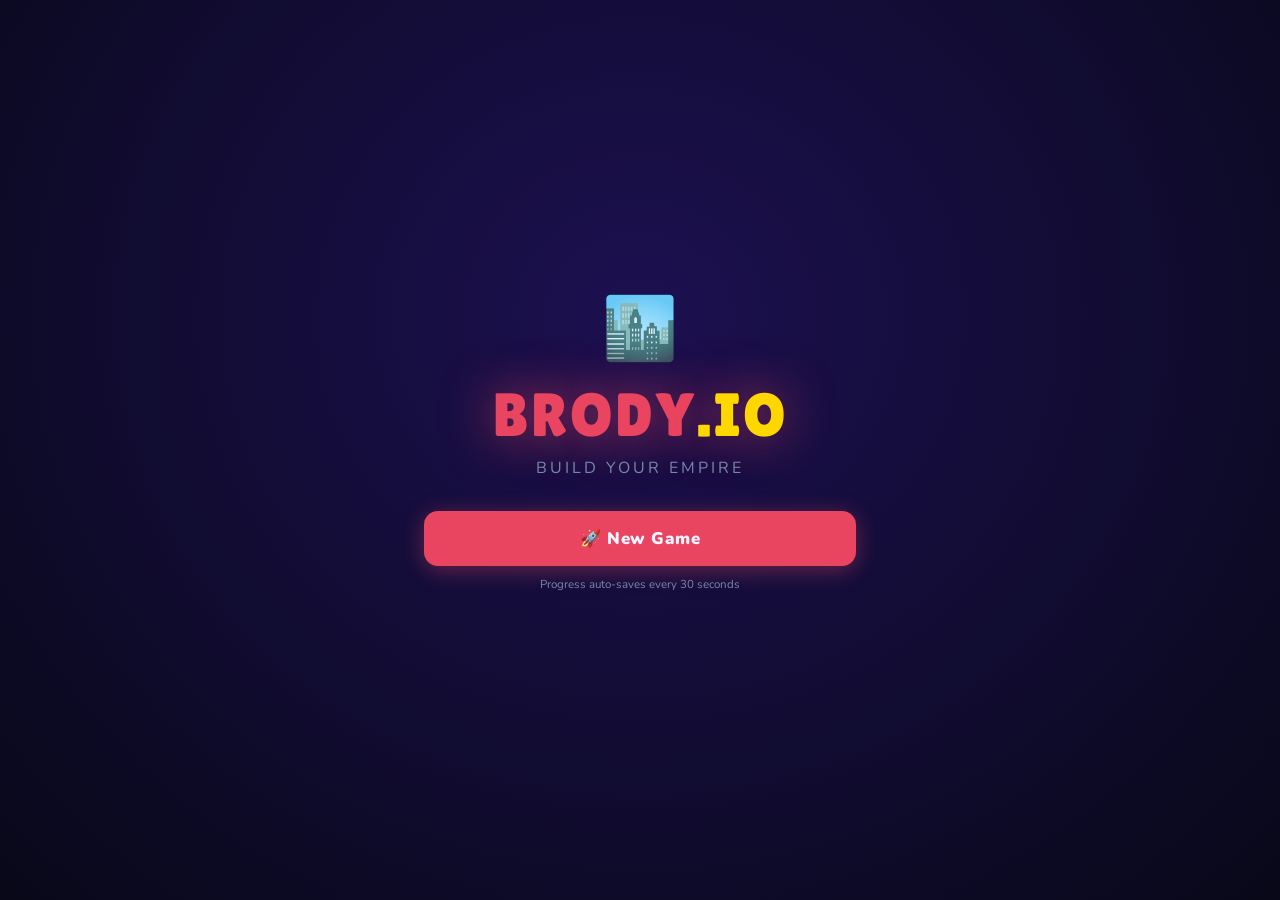
==== index.html @ e06c518a "Update print statement from 'Hello' to 'Goodbye'" ====
<!DOCTYPE html>
<html lang="en">
<head>
<meta charset="UTF-8">
<meta name="viewport" content="width=device-width, initial-scale=1.0">
<title>Brody.io — Trade or Die</title>
<link href="https://fonts.googleapis.com/css2?family=Lilita+One&family=Nunito:wght@700;800;900&display=swap" rel="stylesheet">
<style>
:root{
  --bg:#0f0f1a;--panel:rgba(255,255,255,.06);--panel2:rgba(255,255,255,.11);
  --border:rgba(255,255,255,.09);--accent:#e94560;--gold:#ffd700;
  --green:#00e676;--red:#ff1744;--blue:#00b0ff;--purple:#d500f9;
  --white:#f0f4ff;--dim:#7788aa;
}
*{margin:0;padding:0;box-sizing:border-box;}
html,body{width:100%;min-height:100vh;font-family:'Nunito',sans-serif;background:var(--bg);color:var(--white);overflow-x:hidden;}

/* ═══ CITY SKYLINE ═══ */
#skyline{position:fixed;bottom:0;left:0;right:0;height:200px;pointer-events:none;z-index:0;background:linear-gradient(to top,#050510 0%,transparent 100%);}
.bld{position:absolute;bottom:0;background:linear-gradient(to top,#0a1535,#162860);border-top:2px solid rgba(0,176,255,.5);overflow:hidden;transition:height .7s cubic-bezier(.34,1.56,.64,1),width .5s;}
.bld::after{content:'';position:absolute;top:0;left:0;right:0;height:3px;background:var(--blue);box-shadow:0 0 14px var(--blue);opacity:.8;}
.bw{display:inline-block;width:5px;height:5px;margin:2px;border-radius:1px;}
.bw.on{background:rgba(255,215,0,.8);} .bw.off{background:rgba(0,0,30,.6);}

/* ═══ HEADER ═══ */
#hdr{position:relative;z-index:50;background:rgba(8,8,22,.97);backdrop-filter:blur(12px);border-bottom:2px solid var(--accent);padding:10px 18px;display:flex;align-items:center;gap:10px;flex-wrap:wrap;box-shadow:0 0 32px rgba(233,69,96,.25);}
#logo{font-family:'Lilita One',cursive;font-size:2rem;color:var(--accent);text-shadow:0 0 20px rgba(233,69,96,.6);letter-spacing:2px;user-select:none;}
#logo span{color:var(--gold);}
.hs{background:var(--panel);border:1px solid var(--border);border-radius:10px;padding:5px 12px;text-align:center;min-width:80px;}
.hs .lb{font-size:.56rem;color:var(--dim);text-transform:uppercase;letter-spacing:1px;}
.hs .vl{font-size:1.05rem;font-weight:900;color:var(--gold);}
.hs .vl.g{color:var(--green);}.hs .vl.r{color:var(--red);}
#hdr-right{margin-left:auto;display:flex;align-items:center;gap:8px;flex-wrap:wrap;}
.hbtn{padding:5px 13px;border-radius:8px;cursor:pointer;font-family:'Nunito',sans-serif;font-weight:800;font-size:.76rem;border:1px solid;transition:all .15s;}
#spd-btn{background:var(--panel2);border-color:rgba(255,255,255,.15);color:var(--white);}
#spd-btn:hover{filter:brightness(1.4);}
#save-btn{background:rgba(0,230,118,.08);border-color:var(--green);color:var(--green);}
#save-btn:hover{background:rgba(0,230,118,.2);}
#day-badge{background:var(--accent);border:none;color:var(--white);border-radius:8px;padding:5px 13px;font-family:'Nunito',sans-serif;font-weight:900;font-size:.82rem;}

/* ═══ TABS ═══ */
#tabs{position:relative;z-index:50;display:flex;gap:4px;padding:10px 18px 0;background:rgba(8,8,22,.85);}
.tab{padding:8px 20px;border-radius:10px 10px 0 0;cursor:pointer;font-weight:800;font-size:.82rem;background:var(--panel);color:var(--dim);border:1px solid var(--border);border-bottom:none;transition:all .15s;user-select:none;}
.tab.active{background:rgba(233,69,96,.15);color:var(--accent);border-color:var(--accent);}
.tab:hover:not(.active){color:var(--white);background:var(--panel2);}

/* ═══ MAIN CONTENT ═══ */
#main{position:relative;z-index:50;background:rgba(8,8,22,.92);backdrop-filter:blur(6px);border-top:1px solid rgba(233,69,96,.3);min-height:calc(100vh - 130px);}
.tp{display:none;padding:18px;}
.tp.active{display:block;}

/* ═══ STOCK CARDS ═══ */
#sg{display:grid;grid-template-columns:repeat(auto-fill,minmax(185px,1fr));gap:11px;}
.sc{background:var(--panel);border:1px solid var(--border);border-radius:14px;padding:13px;cursor:pointer;transition:transform .18s,border-color .18s,background .18s;position:relative;overflow:hidden;}
.sc:hover{transform:translateY(-3px);border-color:rgba(255,255,255,.22);box-shadow:0 6px 24px rgba(0,0,0,.45);}
.sc.sel{border-color:var(--accent);background:rgba(233,69,96,.1);}
.sc::before{content:'';position:absolute;top:0;left:0;right:0;height:3px;border-radius:14px 14px 0 0;}
.sc.up::before{background:var(--green)}.sc.dn::before{background:var(--red);}
.sc-top{display:flex;justify-content:space-between;align-items:flex-start;margin-bottom:5px;}
.sc-tkr{font-family:'Lilita One',cursive;font-size:1.1rem;color:var(--gold);}
.sc-tag{font-size:.55rem;color:var(--dim);background:rgba(255,255,255,.06);padding:2px 7px;border-radius:20px;margin-top:2px;}
.sc-nm{font-size:.65rem;color:var(--dim);margin-bottom:4px;white-space:nowrap;overflow:hidden;text-overflow:ellipsis;}
.sc-pr{font-size:1.3rem;font-weight:900;}
.sc-ch{font-size:.75rem;font-weight:800;}
.sc-ch.up{color:var(--green);}.sc-ch.dn{color:var(--red);}
.sc-sp{margin-top:7px;height:28px;}
.sc-sp canvas{width:100%;height:28px;display:block;}

/* ═══ TRADE PANEL ═══ */
#tpanel{background:var(--panel);border:1px solid rgba(255,255,255,.12);border-radius:16px;padding:18px;margin-top:14px;display:none;}
#tpanel.show{display:block;}
#tp-title{font-family:'Lilita One',cursive;font-size:1.25rem;color:var(--accent);margin-bottom:14px;}
.tp-row{display:flex;gap:14px;align-items:flex-start;flex-wrap:wrap;margin-bottom:12px;}
.tp-left{min-width:140px;}
.big-pr{font-size:2rem;font-weight:900;}
.pr-ch{font-size:.9rem;font-weight:800;margin-top:3px;}
.qc{display:flex;align-items:center;gap:5px;background:rgba(0,0,0,.35);border-radius:10px;padding:6px 10px;margin-bottom:8px;}
.qc button{width:30px;height:30px;border:none;border-radius:8px;background:rgba(255,255,255,.1);color:var(--white);font-size:1.1rem;cursor:pointer;font-weight:900;transition:background .1s;}
.qc button:hover{background:var(--accent);}
#qdis{font-size:1.3rem;font-weight:900;min-width:44px;text-align:center;}
.sh-row{display:flex;gap:5px;flex-wrap:wrap;}
.sh{padding:4px 10px;border-radius:8px;border:1px solid var(--border);background:var(--panel);color:var(--dim);cursor:pointer;font-family:'Nunito',sans-serif;font-weight:800;font-size:.7rem;transition:all .1s;}
.sh:hover{background:rgba(255,255,255,.14);color:var(--white);}
#tp-info{font-size:.82rem;color:var(--dim);margin-bottom:10px;}
#tp-info span{color:var(--gold);font-weight:900;}
.tb-row{display:flex;gap:8px;}
.tbtn{flex:1;padding:11px;border:none;border-radius:12px;font-family:'Nunito',sans-serif;font-weight:900;font-size:.95rem;cursor:pointer;letter-spacing:.5px;transition:all .15s;}
.tbtn.buy{background:var(--green);color:#001a00;}
.tbtn.sell{background:var(--red);color:var(--white);}
.tbtn.buy:hover{filter:brightness(1.15);transform:translateY(-2px);}
.tbtn.sell:hover{filter:brightness(1.15);transform:translateY(-2px);}
.tbtn:active{transform:scale(.97)!important;}

/* ═══ PORTFOLIO ═══ */
#port-stats{display:grid;grid-template-columns:1fr 1fr;gap:10px;margin-bottom:14px;}
.ps{background:var(--panel);border:1px solid var(--border);border-radius:14px;padding:14px;text-align:center;}
.ps .lb{font-size:.65rem;color:var(--dim);text-transform:uppercase;letter-spacing:1px;}
.ps .vl{font-size:1.65rem;font-weight:900;margin-top:4px;}
#hold-list{display:grid;gap:8px;}
.hr{background:var(--panel);border:1px solid var(--border);border-radius:12px;padding:11px 14px;display:flex;align-items:center;gap:10px;flex-wrap:wrap;}
.hr-t{font-family:'Lilita One',cursive;font-size:1rem;color:var(--gold);width:55px;}
.hr-mid{flex:1;min-width:120px;}
.hr-q{font-size:.7rem;color:var(--dim);}
.hr-v{font-size:.92rem;font-weight:900;}
.hr-pnl{font-weight:900;font-size:.88rem;text-align:right;}
.hr-pnl.g{color:var(--green);}.hr-pnl.r{color:var(--red);}
.sa-btn{padding:5px 11px;border:1px solid var(--red);background:rgba(255,23,68,.1);color:var(--red);border-radius:8px;cursor:pointer;font-family:'Nunito',sans-serif;font-weight:800;font-size:.68rem;white-space:nowrap;transition:background .1s;}
.sa-btn:hover{background:rgba(255,23,68,.25);}

/* ═══ CITY ═══ */
#city-hd{display:flex;gap:12px;align-items:center;flex-wrap:wrap;margin-bottom:8px;}
#city-name{font-family:'Lilita One',cursive;font-size:1.45rem;color:var(--blue);text-shadow:0 0 18px rgba(0,176,255,.5);}
#pass-badge{background:rgba(0,230,118,.08);border:1px solid var(--green);border-radius:10px;padding:4px 12px;font-size:.8rem;font-weight:800;color:var(--green);}
#bld-grid{display:grid;grid-template-columns:repeat(auto-fill,minmax(205px,1fr));gap:11px;}
.bcard{background:var(--panel);border:1px solid var(--border);border-radius:16px;padding:15px;position:relative;transition:transform .2s,border-color .2s;}
.bcard:hover{transform:translateY(-2px);border-color:rgba(255,255,255,.2);}
.bcard-lv{position:absolute;top:10px;right:10px;background:rgba(0,230,118,.15);border:1px solid var(--green);border-radius:20px;padding:2px 9px;font-size:.66rem;font-weight:900;color:var(--green);}
.bcard-ico{font-size:2.2rem;margin-bottom:6px;}
.bcard-nm{font-family:'Lilita One',cursive;font-size:1rem;}
.bcard-ds{font-size:.68rem;color:var(--dim);margin:4px 0 8px;line-height:1.45;}
.bcard-bar{height:4px;background:rgba(255,255,255,.07);border-radius:2px;margin-bottom:7px;}
.bcard-fill{height:100%;border-radius:2px;background:var(--blue);transition:width .4s;}
.bcard-inc{font-size:.76rem;color:var(--green);font-weight:800;margin-bottom:9px;}
.bcard-btn{width:100%;padding:9px;border:none;border-radius:10px;font-family:'Nunito',sans-serif;font-weight:900;font-size:.8rem;cursor:pointer;transition:all .15s;}
.bcard-btn.can{background:var(--gold);color:#150a00;}
.bcard-btn.cant{background:rgba(255,255,255,.05);color:var(--dim);cursor:not-allowed;}
.bcard-btn.maxd{background:rgba(0,230,118,.1);color:var(--green);cursor:default;border:1px solid var(--green);}
.bcard-btn.can:hover{filter:brightness(1.15);transform:scale(1.02);}

/* ═══ UPGRADES ═══ */
#upg-grid{display:grid;grid-template-columns:repeat(auto-fill,minmax(205px,1fr));gap:11px;}
.ucard{background:var(--panel);border:1px solid var(--border);border-radius:16px;padding:15px;transition:transform .2s;}
.ucard:hover{transform:translateY(-2px);}
.ucard-ico{font-size:2rem;margin-bottom:6px;}
.ucard-nm{font-family:'Lilita One',cursive;font-size:.98rem;color:var(--purple);}
.ucard-ds{font-size:.68rem;color:var(--dim);margin:4px 0 8px;line-height:1.45;}
.ucard-ef{font-size:.74rem;color:var(--blue);font-weight:800;margin-bottom:9px;}
.ucard-btn{width:100%;padding:8px;border:none;border-radius:10px;font-family:'Nunito',sans-serif;font-weight:900;font-size:.78rem;cursor:pointer;transition:all .15s;}
.ucard-btn.can{background:var(--purple);color:var(--white);}
.ucard-btn.cant{background:rgba(255,255,255,.05);color:var(--dim);cursor:not-allowed;}
.ucard-btn.owned{background:rgba(0,230,118,.1);color:var(--green);cursor:default;border:1px solid var(--green);}
.ucard-btn.can:hover{filter:brightness(1.2);transform:scale(1.02);}

/* ═══ NEWS TOASTS ═══ */
#news-area{position:fixed;bottom:18px;left:18px;z-index:300;display:flex;flex-direction:column;gap:7px;pointer-events:none;max-width:290px;}
.nt{background:rgba(8,8,28,.96);border-left:4px solid var(--green);border-radius:10px;padding:8px 13px;font-size:.74rem;line-height:1.45;animation:ntIn .3s ease,ntOut .35s 4s ease forwards;}
.nt.r{border-left-color:var(--red);}.nt.y{border-left-color:var(--gold);}
@keyframes ntIn{from{transform:translateX(-16px);opacity:0}to{transform:none;opacity:1}}
@keyframes ntOut{from{opacity:1}to{opacity:0}}

/* ═══ COIN POP ═══ */
.coin{position:fixed;z-index:400;pointer-events:none;font-weight:900;font-size:.95rem;color:var(--gold);text-shadow:0 0 8px rgba(255,215,0,.6);animation:coinUp 1.1s ease forwards;}
@keyframes coinUp{0%{opacity:1;transform:translateY(0) scale(1)}60%{opacity:1}100%{opacity:0;transform:translateY(-65px) scale(.8)}}

/* ═══ CRASH FX ═══ */
#crash-fx{position:fixed;inset:0;background:rgba(255,20,60,.1);z-index:350;pointer-events:none;display:none;animation:crFx .55s infinite;}
@keyframes crFx{0%,100%{opacity:1}50%{opacity:.15}}

/* ═══ GENERIC POPUP ═══ */
#gpop{position:fixed;inset:0;background:rgba(0,0,0,.82);z-index:600;display:none;align-items:center;justify-content:center;}
#gpop.on{display:flex;}
#gpop-box{background:#0c1530;border:2px solid var(--accent);border-radius:20px;padding:32px;max-width:400px;width:92%;text-align:center;box-shadow:0 0 60px rgba(233,69,96,.35);animation:pIn .38s cubic-bezier(.34,1.56,.64,1);}
@keyframes pIn{from{transform:scale(.7);opacity:0}to{transform:none;opacity:1}}
#gpop-emo{font-size:3.5rem;margin-bottom:10px;}
#gpop-title{font-family:'Lilita One',cursive;font-size:1.65rem;color:var(--accent);margin-bottom:8px;}
#gpop-msg{font-size:.86rem;color:var(--dim);line-height:1.65;margin-bottom:22px;}
#gpop-btn{background:var(--accent);color:var(--white);border:none;border-radius:12px;padding:11px 34px;font-family:'Nunito',sans-serif;font-weight:900;font-size:.94rem;cursor:pointer;transition:all .15s;letter-spacing:.5px;}
#gpop-btn:hover{filter:brightness(1.2);transform:scale(1.04);}

/* ═══════════════════════════════
   WELCOME SCREEN
═══════════════════════════════ */
#welcome{position:fixed;inset:0;z-index:1000;display:flex;align-items:center;justify-content:center;background:radial-gradient(ellipse at 50% 35%,#1c1050 0%,#080818 100%);}
#wbox{text-align:center;padding:28px 24px;max-width:480px;width:100%;}
#w-skyline{font-size:3.8rem;animation:wFloat 3.2s ease-in-out infinite;display:block;margin-bottom:10px;}
@keyframes wFloat{0%,100%{transform:translateY(0)}50%{transform:translateY(-13px)}}
#w-logo{font-family:'Lilita One',cursive;font-size:3.8rem;color:var(--accent);letter-spacing:3px;text-shadow:0 0 50px rgba(233,69,96,.7);animation:logoGlow 2.5s ease-in-out infinite;}
@keyframes logoGlow{0%,100%{text-shadow:0 0 30px rgba(233,69,96,.5)}50%{text-shadow:0 0 70px rgba(233,69,96,.95),0 0 120px rgba(233,69,96,.3)}}
#w-logo span{color:var(--gold);}
#w-tagline{font-size:1rem;color:var(--dim);letter-spacing:3px;margin:8px 0 32px;text-transform:uppercase;}
#w-actions{display:flex;flex-direction:column;gap:10px;}
.wbtn{padding:14px;border-radius:14px;font-family:'Nunito',sans-serif;font-weight:900;font-size:1.05rem;cursor:pointer;letter-spacing:.5px;transition:all .2s;border:2px solid transparent;}
#w-new{background:var(--accent);color:var(--white);box-shadow:0 4px 22px rgba(233,69,96,.4);}
#w-new:hover{transform:translateY(-2px);filter:brightness(1.12);box-shadow:0 8px 32px rgba(233,69,96,.5);}
#w-cont{background:rgba(0,230,118,.08);border-color:var(--green);color:var(--green);display:none;}
#w-cont:hover{background:rgba(0,230,118,.2);transform:translateY(-2px);}
#w-save-info{font-size:.72rem;color:var(--dim);margin-top:10px;}
#w-save-detail{font-size:.68rem;color:rgba(0,230,118,.55);margin-top:4px;min-height:16px;}

/* ═══════════════════════════════
   TUTORIAL  — full-screen card overlay
   (no DOM-position tricks)
═══════════════════════════════ */
#tut-wrap{
  position:fixed;inset:0;z-index:900;
  background:rgba(0,0,0,.88);
  display:none;
  align-items:flex-end;
  justify-content:center;
  padding:0 0 40px 0;
}
#tut-wrap.on{display:flex;}

/* animated image / graphic area at top of card */
#tut-graphic{
  font-size:4rem;margin-bottom:16px;
  animation:tGfx .5s cubic-bezier(.34,1.56,.64,1);
}
@keyframes tGfx{from{transform:scale(.5);opacity:0}to{transform:none;opacity:1}}

#tut-card{
  background:linear-gradient(145deg,#0d1b40,#0a1228);
  border:2px solid var(--accent);
  border-radius:22px;
  padding:28px 28px 24px;
  max-width:420px;width:92%;
  text-align:center;
  box-shadow:0 0 60px rgba(233,69,96,.35),0 20px 60px rgba(0,0,0,.6);
  animation:tCardIn .4s cubic-bezier(.34,1.56,.64,1);
  position:relative;
}
@keyframes tCardIn{from{transform:translateY(60px);opacity:0}to{transform:none;opacity:1}}

/* progress bar at top */
#tut-prog-bar{
  position:absolute;top:0;left:0;right:0;height:4px;
  background:rgba(255,255,255,.08);border-radius:22px 22px 0 0;overflow:hidden;
}
#tut-prog-fill{height:100%;background:var(--accent);transition:width .45s ease;border-radius:22px;}

#tut-step-lbl{font-size:.6rem;color:var(--dim);text-transform:uppercase;letter-spacing:2px;margin-bottom:6px;}
#tut-title{font-family:'Lilita One',cursive;font-size:1.55rem;color:var(--accent);margin-bottom:10px;}
#tut-body{font-size:.88rem;color:var(--white);line-height:1.65;margin-bottom:20px;}

/* dot indicators */
#tut-dots{display:flex;gap:5px;justify-content:center;margin-bottom:20px;}
.tut-dot{width:7px;height:7px;border-radius:50%;background:rgba(255,255,255,.15);transition:all .25s;}
.tut-dot.on{background:var(--accent);width:20px;border-radius:4px;}

#tut-btns{display:flex;gap:8px;}
#tut-next{
  flex:1;padding:11px;border:none;border-radius:12px;
  background:var(--accent);color:var(--white);
  font-family:'Nunito',sans-serif;font-weight:900;font-size:.92rem;
  cursor:pointer;letter-spacing:.5px;transition:all .15s;
}
#tut-next:hover{filter:brightness(1.18);}
#tut-skip{
  padding:11px 16px;border-radius:12px;border:1px solid rgba(255,255,255,.15);
  background:transparent;color:var(--dim);
  font-family:'Nunito',sans-serif;font-weight:800;font-size:.82rem;cursor:pointer;transition:all .15s;
}
#tut-skip:hover{color:var(--white);border-color:rgba(255,255,255,.3);}

/* highlight ring for tutorial targets */
.tut-highlight{
  outline:3px solid var(--accent)!important;
  outline-offset:3px!important;
  border-radius:14px!important;
  animation:hlPulse 1.2s ease-in-out infinite;
}
@keyframes hlPulse{0%,100%{outline-color:var(--accent)}50%{outline-color:rgba(233,69,96,.3)}}

/* ═══ SCROLLBAR ═══ */
::-webkit-scrollbar{width:4px}
::-webkit-scrollbar-track{background:transparent}
::-webkit-scrollbar-thumb{background:rgba(255,255,255,.12);border-radius:3px}
::-webkit-scrollbar-thumb:hover{background:rgba(255,255,255,.22)}

/* save flash */
@keyframes saveFlash{0%,100%{opacity:1}50%{opacity:.4}}
.flashing{animation:saveFlash .45s ease;}
</style>
</head>
<body>

<!-- ═══ CITY SKYLINE ═══ -->
<div id="skyline"></div>

<!-- ═══ CRASH FX ═══ -->
<div id="crash-fx"></div>

<!-- ═══ NEWS AREA ═══ -->
<div id="news-area"></div>

<!-- ═══════════════════════════════════════
     WELCOME SCREEN
═══════════════════════════════════════ -->
<div id="welcome">
  <div id="wbox">
    <span id="w-skyline">🏙️</span>
    <div id="w-logo">BRODY<span>.IO</span></div>
    <div id="w-tagline">Build Your Empire</div>
    <div id="w-actions">
      <button class="wbtn" id="w-new" onclick="startNew()">🚀 New Game</button>
      <button class="wbtn" id="w-cont" onclick="loadGame()">▶ Continue</button>
    </div>
    <div id="w-save-info">Progress auto-saves every 30 seconds</div>
    <div id="w-save-detail"></div>
  </div>
</div>

<!-- ═══════════════════════════════════════
     TUTORIAL OVERLAY
═══════════════════════════════════════ -->
<div id="tut-wrap">
  <div id="tut-card">
    <div id="tut-prog-bar"><div id="tut-prog-fill" style="width:0%"></div></div>
    <div id="tut-graphic">🏙️</div>
    <div id="tut-step-lbl">STEP 1 OF 7</div>
    <div id="tut-title">Welcome!</div>
    <div id="tut-dots"></div>
    <div id="tut-body">Let's get started.</div>
    <div id="tut-btns">
      <button id="tut-next" onclick="tutAdvance()">Next →</button>
      <button id="tut-skip" onclick="tutEnd()">Skip</button>
    </div>
  </div>
</div>

<!-- ═══════════════════════════════════════
     GENERIC POPUP
═══════════════════════════════════════ -->
<div id="gpop">
  <div id="gpop-box">
    <div id="gpop-emo">🎉</div>
    <div id="gpop-title">Title</div>
    <div id="gpop-msg">Message</div>
    <button id="gpop-btn" onclick="closeGpop()">OK!</button>
  </div>
</div>

<!-- ═══════════════════════════════════════
     GAME UI
═══════════════════════════════════════ -->
<div id="hdr">
  <div id="logo">BRODY<span>.IO</span></div>
  <div class="hs"><div class="lb">Cash</div><div class="vl" id="h-cash">$5,000</div></div>
  <div class="hs"><div class="lb">Net Worth</div><div class="vl g" id="h-nw">$5,000</div></div>
  <div class="hs"><div class="lb">Today P&L</div><div class="vl" id="h-pnl">$0.00</div></div>
  <div class="hs"><div class="lb">Passive/min</div><div class="vl g" id="h-pass">$0</div></div>
  <div id="hdr-right">
    <div id="day-badge">DAY 1</div>
    <button class="hbtn" id="spd-btn" onclick="toggleSpeed()">⚡ 1×</button>
    <button class="hbtn" id="save-btn" onclick="manualSave()">💾 Save</button>
  </div>
</div>

<div id="tabs">
  <div class="tab active" id="tab-btn-market" onclick="showTab('market',this)">📈 Market</div>
  <div class="tab" id="tab-btn-port"   onclick="showTab('port',this)">💼 Portfolio</div>
  <div class="tab" id="tab-btn-city"   onclick="showTab('city',this)">🏙️ City</div>
  <div class="tab" id="tab-btn-upg"    onclick="showTab('upg',this)">⚗️ Upgrades</div>
</div>

<div id="main">

  <!-- MARKET TAB -->
  <div class="tp active" id="tab-market">
    <div id="sg"></div>
    <div id="tpanel">
      <div id="tp-title">Select a stock above ↑</div>
      <div class="tp-row">
        <div class="tp-left">
          <div class="big-pr" id="tp-pr">—</div>
          <div class="pr-ch" id="tp-ch"></div>
        </div>
        <div>
          <div class="qc">
            <button onclick="adjQ(-10)">−−</button>
            <button onclick="adjQ(-1)">−</button>
            <div id="qdis">1</div>
            <button onclick="adjQ(1)">+</button>
            <button onclick="adjQ(10)">++</button>
          </div>
          <div class="sh-row">
            <div class="sh" onclick="setQ(1)">1</div>
            <div class="sh" onclick="setQ(5)">5</div>
            <div class="sh" onclick="setQ(10)">10</div>
            <div class="sh" onclick="setQ(25)">25</div>
            <div class="sh" onclick="setQP(.5)">½ Cash</div>
            <div class="sh" onclick="setQP(1)">🔥 All In</div>
          </div>
        </div>
      </div>
      <div id="tp-info">Cost: <span id="tp-cost">$0</span> &nbsp;·&nbsp; You own: <span id="tp-own">0 shares</span></div>
      <div class="tb-row">
        <button class="tbtn buy" onclick="trade('buy')">BUY 🟢</button>
        <button class="tbtn sell" onclick="trade('sell')">SELL 🔴</button>
      </div>
    </div>
  </div>

  <!-- PORTFOLIO TAB -->
  <div class="tp" id="tab-port">
    <div id="port-stats">
      <div class="ps"><div class="lb">Cash</div><div class="vl" id="pt-cash">—</div></div>
      <div class="ps"><div class="lb">Holdings</div><div class="vl" id="pt-hold">—</div></div>
      <div class="ps"><div class="lb">Net Worth</div><div class="vl g" id="pt-nw">—</div></div>
      <div class="ps"><div class="lb">All-Time P&L</div><div class="vl" id="pt-pnl">—</div></div>
    </div>
    <div id="hold-list"></div>
  </div>

  <!-- CITY TAB -->
  <div class="tp" id="tab-city">
    <div id="city-hd">
      <div id="city-name">🏙️ Your City</div>
      <div id="pass-badge">+$0 / min</div>
    </div>
    <p style="color:var(--dim);font-size:.78rem;margin-bottom:14px">Buildings earn <strong style="color:var(--green)">passive cash every minute</strong> — even while you're not trading! Upgrade each one 3× for huge bonuses.</p>
    <div id="bld-grid"></div>
  </div>

  <!-- UPGRADES TAB -->
  <div class="tp" id="tab-upg">
    <p style="color:var(--dim);font-size:.78rem;margin-bottom:14px">Spend cash on <strong style="color:var(--purple)">permanent upgrades</strong> that boost trading and income.</p>
    <div id="upg-grid"></div>
  </div>

</div><!-- #main -->

<script>
/* ════════════════════════════════════════════
   DATA
════════════════════════════════════════════ */
const STOCKS=[
  {t:'JAGN', n:'Jagan Brokerage',       p:100, v:.018, e:'🏦', k:'STOCK'},
  {t:'ABEL', n:'Abel Group',             p:74,  v:.022, e:'💼', k:'STOCK'},
  {t:'BROD', n:'BrodyCoin',              p:12,  v:.055, e:'🪙', k:'CRYPTO'},
  {t:'AUVI', n:'AuviX',                  p:45,  v:.028, e:'💻', k:'STOCK'},
  {t:'SUNY', n:'SunnyD',                 p:33,  v:.020, e:'🍊', k:'STOCK'},
  {t:'JOHN', n:'John Pork Jerky',        p:22,  v:.024, e:'🥩', k:'STOCK'},
  {t:'CARV', n:"Carver's Cars",          p:61,  v:.025, e:'🚗', k:'STOCK'},
  {t:'3000', n:'Turbo Technologies',     p:88,  v:.030, e:'⚙️', k:'STOCK'},
  {t:'MONT', n:'MontyCoin',              p:8,   v:.065, e:'🪙', k:'CRYPTO'},
  {t:'HIMYU',n:'HimyuCoin',              p:5,   v:.070, e:'🪙', k:'CRYPTO'},
  {t:'LIAM', n:'LiamX',                  p:19,  v:.060, e:'🪙', k:'CRYPTO'},
  {t:'JAX',  n:'JaxCoin',                p:15,  v:.062, e:'🪙', k:'CRYPTO'},
  {t:'DYLN', n:'DeylinCoin',             p:11,  v:.068, e:'🪙', k:'CRYPTO'},
  {t:'MATT', n:'MattCoin',               p:9,   v:.072, e:'🪙', k:'CRYPTO'},
  {t:'SAVD', n:'SaviorCoin',             p:6,   v:.080, e:'🪙', k:'CRYPTO'},
  {t:'VINY', n:'Vinny Basketball',       p:55,  v:.021, e:'🏀', k:'STOCK'},
  {t:'TIMM', n:'TimmyCoin',              p:7,   v:.075, e:'🪙', k:'CRYPTO'},
];

const BUILDINGS=[
  {id:'kiosk',   e:'🏪', n:'Street Kiosk',   d:'Humble start. Every empire begins here.',      b:10,  c:400,    m:3},
  {id:'diner',   e:'🍽️', n:'Brody Diner',     d:'Burgers, fries, and steady cash flow.',        b:28,  c:1200,   m:3},
  {id:'carwash', e:'🚗', n:'Speed Wash',      d:'Cars in, money out. Simple.',                  b:50,  c:2800,   m:3},
  {id:'gym',     e:'💪', n:'Gains Gym',       d:'Monthly memberships. Perpetual gains.',        b:80,  c:6000,   m:3},
  {id:'mall',    e:'🛍️', n:'Brody Mall',      d:'Dozens of shops. One roof. All yours.',        b:160, c:14000,  m:3},
  {id:'hotel',   e:'🏨', n:'Hotel Brody',     d:'Five stars. Five figures a minute.',           b:280, c:30000,  m:3},
  {id:'casino',  e:'🎰', n:'Brody Casino',    d:'The house always wins. Especially yours.',     b:500, c:60000,  m:3},
  {id:'tower',   e:'🏢', n:'Brody Tower',     d:'Crown jewel of your skyline.',                 b:900, c:120000, m:3},
  {id:'stadium', e:'🏟️', n:'Vinny Arena',     d:'Home of champions. Pure revenue machine.',     b:1500,c:250000, m:3},
];

const UPGRADES=[
  {id:'turbo',   e:'⚡', n:'Turbo Feed',       d:'Market prices update twice as fast.',           f:'+100% tick speed',    c:2000},
  {id:'insider', e:'🕵️', n:'Insider Network',  d:'Stocks are 20% less volatile — easier trends.', f:'-20% volatility',     c:4000},
  {id:'passive', e:'📦', n:'Logistics Empire', d:'All buildings earn 50% more per minute.',       f:'+50% passive income', c:8000},
  {id:'shield',  e:'🛡️', n:'Crash Insurance',  d:'Market crashes barely scratch your crypto.',    f:'Crash protection',    c:10000},
  {id:'dividend',e:'💸', n:'Dividend Engine',  d:'Earn 1% of your holdings value every minute.',  f:'+1%/min on holdings', c:18000},
  {id:'maker',   e:'🏦', n:'Market Maker',     d:'Get 1% cash back on every buy order.',          f:'+1% buy rebate',      c:25000},
  {id:'moon',    e:'🚀', n:'Moon Protocol',    d:'Once per day a random crypto 5×\'s.',           f:'Daily 5× event',      c:40000},
  {id:'oracle',  e:'🔮', n:'Market Oracle',    d:'See trend direction hints on every stock.',     f:'Price direction hints',c:15000},
];

const NEWS_POOL=[
  {col:'g', f:s=>`${s.t} smashes earnings — shares POPPING! 🔥`,       sent:3},
  {col:'r', f:s=>`${s.t} CEO steps down amid controversy.`,             sent:-3},
  {col:'g', f:s=>`Analysts upgrade ${s.t} to STRONG BUY.`,             sent:2},
  {col:'r', f:s=>`${s.t} faces massive class-action lawsuit.`,          sent:-2},
  {col:'y', f:s=>`${s.t} merger rumors swirling. Hold tight.`,         sent:1},
  {col:'g', f:s=>`Whale buys 100M shares of ${s.t}. 👀`,               sent:4},
  {col:'r', f:s=>`${s.t} exploit discovered. Panic selling.`,           sent:-4},
  {col:'g', f:s=>`Government contract awarded to ${s.t}!`,             sent:3},
  {col:'r', f:s=>`${s.t} misses revenue forecast by 40%. Ouch.`,        sent:-3},
  {col:'y', f:s=>`${s.t} announces stock buyback program.`,            sent:0},
  {col:'g', f:s=>`${s.t} posts record quarterly results. 📈`,          sent:2},
  {col:'r', f:s=>`Insider selling detected at ${s.t}.`,                sent:-2},
];

/* ════════════════════════════════════════════
   GAME STATE
════════════════════════════════════════════ */
const G={
  cash:5000, startCash:5000, dayStartNW:5000,
  stocks:[],
  pos:{},           // {ticker: {qty, avg}}
  buildings:{},     // {id: {level}}
  upgrades:{},      // {id: true}
  sel:null,         // selected ticker
  qty:1,
  day:1,
  speed:1,
  // upgrade flags
  volMult:1, passBoost:1, crashShield:false,
  dividends:false, tradeBonus:0,
  moonActive:false, moonUsed:false, oracle:false,
  totalTrades:0, bestTrade:0,
};

/* ════════════════════════════════════════════
   COOKIE SAVE / LOAD
════════════════════════════════════════════ */
const SAVE_KEY='brodio_v4';

function saveGame(){
  const payload={
    cash:G.cash, startCash:G.startCash, dayStartNW:G.dayStartNW,
    pos:G.pos, buildings:G.buildings, upgrades:G.upgrades,
    day:G.day, speed:G.speed, volMult:G.volMult, passBoost:G.passBoost,
    crashShield:G.crashShield, dividends:G.dividends, tradeBonus:G.tradeBonus,
    moonActive:G.moonActive, moonUsed:G.moonUsed, oracle:G.oracle,
    totalTrades:G.totalTrades, bestTrade:G.bestTrade,
    nw:getNW(), savedAt:new Date().toISOString(),
  };
  const exp=new Date(Date.now()+30*864e5).toUTCString();
  document.cookie=`${SAVE_KEY}=${encodeURIComponent(JSON.stringify(payload))};expires=${exp};path=/;SameSite=Lax`;
}

function readSave(){
  const match=document.cookie.split(';').find(c=>c.trim().startsWith(SAVE_KEY+'='));
  if(!match)return null;
  try{return JSON.parse(decodeURIComponent(match.trim().slice(SAVE_KEY.length+1)));}
  catch{return null;}
}

function nukeSave(){
  document.cookie=`${SAVE_KEY}=;expires=Thu,01 Jan 1970 00:00:00 UTC;path=/;`;
}

function manualSave(){
  saveGame();
  const btn=document.getElementById('save-btn');
  const orig=btn.textContent;
  btn.textContent='✅ Saved!';
  btn.classList.add('flashing');
  setTimeout(()=>{btn.textContent=orig;btn.classList.remove('flashing');},1500);
  toast('💾 Game saved!','y');
}

/* ════════════════════════════════════════════
   WELCOME SCREEN
════════════════════════════════════════════ */
function initWelcome(){
  const sv=readSave();
  if(sv){
    document.getElementById('w-cont').style.display='block';
    const ago=timeAgo(new Date(sv.savedAt));
    document.getElementById('w-save-detail').textContent=
      `Saved ${ago} · Day ${sv.day} · $${fmtN(sv.nw||0)} net worth`;
  }
}

function timeAgo(d){
  const s=Math.floor((Date.now()-d)/1000);
  if(s<60)return'just now';
  if(s<3600)return Math.floor(s/60)+'m ago';
  if(s<86400)return Math.floor(s/3600)+'h ago';
  return Math.floor(s/86400)+'d ago';
}

function startNew(){
  nukeSave();
  resetState();
  initStocks();
  hideWelcome();
  startTutorial();   // tutorial shown BEFORE engine starts
}

function loadGame(){
  const sv=readSave();
  if(!sv){startNew();return;}
  Object.assign(G,{
    cash:sv.cash, startCash:sv.startCash, dayStartNW:sv.dayStartNW,
    pos:sv.pos||{}, buildings:sv.buildings||{}, upgrades:sv.upgrades||{},
    day:sv.day||1, speed:sv.speed||1, volMult:sv.volMult||1,
    passBoost:sv.passBoost||1, crashShield:sv.crashShield||false,
    dividends:sv.dividends||false, tradeBonus:sv.tradeBonus||0,
    moonActive:sv.moonActive||false, moonUsed:sv.moonUsed||false,
    oracle:sv.oracle||false, totalTrades:sv.totalTrades||0, bestTrade:sv.bestTrade||0,
  });
  initStocks();
  applyAllUpgrades();
  hideWelcome();
  bootGame();   // skip tutorial for loaded saves
  toast('▶ Welcome back! Day '+G.day,'y');
}

function hideWelcome(){
  document.getElementById('welcome').style.display='none';
}

function resetState(){
  Object.assign(G,{
    cash:5000, startCash:5000, dayStartNW:5000,
    pos:{}, buildings:{}, upgrades:{},
    day:1, speed:1, volMult:1, passBoost:1,
    crashShield:false, dividends:false, tradeBonus:0,
    moonActive:false, moonUsed:false, oracle:false,
    totalTrades:0, bestTrade:0, sel:null, qty:1,
  });
}

/* ════════════════════════════════════════════
   STOCKS INIT
════════════════════════════════════════════ */
function initStocks(){
  G.stocks=STOCKS.map(s=>({
    ...s,
    cur:s.p,
    open:s.p,
    prev:s.p,
    sent:0,
    hist:Array.from({length:40},()=>s.p*(1+(Math.random()-.5)*.08)),
  }));
}

/* ════════════════════════════════════════════
   ENGINE  (only runs after tutorial ends)
════════════════════════════════════════════ */
let _tick,_pass,_news,_day,_render,_autoSave;

function bootGame(){
  stopEngine();
  const sp=G.speed;
  const baseMs=G.upgrades['turbo']?400:800;
  _tick    =setInterval(tickPrices,  baseMs/sp);
  _pass    =setInterval(passiveTick, 60000/sp);
  _news    =setInterval(fireNews,    9000/sp);
  _day     =setInterval(advanceDay,  90000/sp);
  _render  =setInterval(renderAll,   600);
  _autoSave=setInterval(saveGame,    30000);
  renderAll();
  renderBuildings();
  renderUpgrades();
  rebuildSkyline();
}

function stopEngine(){
  [_tick,_pass,_news,_day,_render,_autoSave].forEach(t=>clearInterval(t));
}

function tickPrices(){
  G.stocks.forEach(s=>{
    const d=(Math.random()-.496+s.sent*.008)*s.v*G.volMult;
    s.prev=s.cur;
    s.cur=Math.max(.01, s.cur+s.cur*d);
    s.hist.push(s.cur);
    if(s.hist.length>90)s.hist.shift();
    s.sent*=.93;
  });
}

function passiveTick(){
  const inc=calcPassive();
  if(inc>0){ G.cash+=inc; spawnCoin('+$'+Math.round(inc)+' 🏙️'); }
  if(G.dividends){
    let hv=0;
    Object.entries(G.pos).forEach(([t,p])=>{
      const s=G.stocks.find(x=>x.t===t);
      if(s&&p.qty>0) hv+=s.cur*p.qty;
    });
    const div=hv*.01;
    if(div>0){ G.cash+=div; spawnCoin('+$'+div.toFixed(0)+' 💸'); }
  }
}

function calcPassive(){
  let total=0;
  BUILDINGS.forEach(b=>{
    const o=G.buildings[b.id];
    if(!o||o.level<1)return;
    // level 1=1×, level 2=2×, level 3=3.5× (index is level-1)
    const lm=[1,2,3.5][o.level-1]||1;
    total+=b.b*lm*G.passBoost;
  });
  return Math.floor(total);
}

function fireNews(){
  const s=G.stocks[Math.floor(Math.random()*G.stocks.length)];
  const n=NEWS_POOL[Math.floor(Math.random()*NEWS_POOL.length)];
  s.sent=(s.sent||0)+n.sent;
  const icon=n.col==='g'?'🟢':n.col==='r'?'🔴':'🟡';
  toast(icon+' '+n.f(s), n.col==='r'?'r':n.col==='y'?'y':'');
  if(Math.random()<.03) triggerCrash();
  if(G.moonActive&&!G.moonUsed&&Math.random()<.12) doMoonShot();
}

function triggerCrash(){
  document.getElementById('crash-fx').style.display='block';
  const severity=G.crashShield?-3:-10;
  G.stocks.filter(s=>s.k==='CRYPTO').forEach(s=>s.sent+=severity);
  toast('💥 MARKET CRASH! Crypto bleeding!','r');
  if(G.crashShield) setTimeout(()=>toast('🛡️ Crash Insurance softened the blow!','y'),400);
  setTimeout(()=>document.getElementById('crash-fx').style.display='none',3000);
}

function doMoonShot(){
  G.moonUsed=true;
  const cryptos=G.stocks.filter(s=>s.k==='CRYPTO');
  const target=cryptos[Math.floor(Math.random()*cryptos.length)];
  target.cur*=5; target.sent=15;
  toast('🚀 MOON SHOT! '+target.t+' just 5×\'d!','y');
  showGpop('🚀','MOON SHOT!',`<strong style="color:var(--green)">${target.n} (${target.t})</strong> rocketed <strong style="color:var(--gold)">5×</strong> overnight!<br><br>Hope you were holding some. 💰`);
}

function advanceDay(){
  G.day++;
  G.moonUsed=false;
  G.dayStartNW=getNW();
  G.stocks.forEach(s=>s.open=s.cur);
  const mood=Math.random()<.5?'🐂 Bullish':'🐻 Bearish';
  toast(`📅 Day ${G.day} — ${mood}`,'y');
  saveGame();
  renderAll();
}

/* ════════════════════════════════════════════
   APPLY UPGRADES FROM SAVE
════════════════════════════════════════════ */
function applyAllUpgrades(){
  if(G.upgrades['insider'])  G.volMult=0.8;
  if(G.upgrades['passive'])  G.passBoost=1.5;
  if(G.upgrades['shield'])   G.crashShield=true;
  if(G.upgrades['dividend']) G.dividends=true;
  if(G.upgrades['maker'])    G.tradeBonus=0.01;
  if(G.upgrades['moon'])     G.moonActive=true;
  if(G.upgrades['oracle'])   G.oracle=true;
}

/* ════════════════════════════════════════════
   TRADING
════════════════════════════════════════════ */
function selectStock(ticker){
  G.sel=ticker;
  G.qty=1;
  document.getElementById('tpanel').classList.add('show');
  renderStockCards();
  updateTP();
  setTimeout(()=>document.getElementById('tpanel').scrollIntoView({behavior:'smooth',block:'nearest'}),80);
}

function adjQ(d){
  G.qty=Math.max(1,G.qty+d);
  updateTP();
}
function setQ(n){ G.qty=n; updateTP(); }
function setQP(pct){
  const s=getSel(); if(!s)return;
  G.qty=Math.max(1,Math.floor(G.cash*pct/s.cur));
  updateTP();
}

function getSel(){return G.stocks.find(s=>s.t===G.sel)||null;}

function updateTP(){
  const s=getSel(); if(!s)return;
  const chg=(s.cur-s.open)/s.open*100;
  document.getElementById('tp-title').textContent=s.e+' '+s.t+' — '+s.n;
  document.getElementById('tp-pr').textContent='$'+fmtP(s.cur);
  const ce=document.getElementById('tp-ch');
  ce.textContent=(chg>=0?'▲ +':'▼ ')+Math.abs(chg).toFixed(2)+'%';
  ce.style.color=chg>=0?'var(--green)':'var(--red)';
  document.getElementById('qdis').textContent=G.qty;
  document.getElementById('tp-cost').textContent='$'+fmtN(G.qty*s.cur);
  const pos=G.pos[s.t];
  let ownStr=(pos&&pos.qty>0)?pos.qty+' shares':'0 shares';
  if(G.oracle){
    const hint=s.sent>0.5?'📈 Trending UP':s.sent<-0.5?'📉 Trending DOWN':'➡️ Sideways';
    ownStr+=' · '+hint;
  }
  document.getElementById('tp-own').textContent=ownStr;
}

function trade(side){
  const s=getSel();
  if(!s){toast('❌ Select a stock first!','r');return;}
  if(G.qty<1){toast('❌ Quantity must be at least 1','r');return;}

  if(side==='buy'){
    const cost=G.qty*s.cur;
    if(cost>G.cash){toast('❌ Not enough cash! Need $'+fmtN(cost),'r');return;}
    G.cash-=cost;
    if(G.tradeBonus>0) G.cash+=cost*G.tradeBonus;
    if(!G.pos[s.t]) G.pos[s.t]={qty:0,avg:0};
    const pos=G.pos[s.t];
    pos.avg=(pos.qty*pos.avg+cost)/(pos.qty+G.qty);
    pos.qty+=G.qty;
    G.totalTrades++;
    spawnCoin('Bought '+G.qty+'× '+s.t);
    toast('🟢 Bought '+G.qty+'× '+s.t+' @ $'+fmtP(s.cur),'');

  } else {
    const pos=G.pos[s.t];
    if(!pos||pos.qty<G.qty){toast('❌ Not enough shares to sell!','r');return;}
    const revenue=G.qty*s.cur;
    const pnl=(s.cur-pos.avg)*G.qty;
    G.cash+=revenue;
    pos.qty-=G.qty;
    if(pos.qty===0) pos.avg=0;
    G.totalTrades++;
    if(pnl>G.bestTrade) G.bestTrade=pnl;
    spawnCoin((pnl>=0?'+':'')+' $'+Math.abs(pnl).toFixed(0));
    toast((pnl>=0?'🟢':'🔴')+' Sold '+G.qty+'× '+s.t+' — P&L: '+(pnl>=0?'+':'')+' $'+fmtN(Math.abs(pnl)), pnl<0?'r':'');
  }
  updateTP();
}

function sellAll(ticker){
  const s=G.stocks.find(x=>x.t===ticker);
  const pos=G.pos[ticker];
  if(!s||!pos||pos.qty===0){toast('❌ Nothing to sell','r');return;}
  const revenue=pos.qty*s.cur;
  const pnl=(s.cur-pos.avg)*pos.qty;
  G.cash+=revenue;
  pos.qty=0; pos.avg=0;
  G.totalTrades++;
  if(pnl>G.bestTrade) G.bestTrade=pnl;
  toast((pnl>=0?'🟢':'🔴')+' Sold all '+ticker+' — P&L: '+(pnl>=0?'+':'')+' $'+fmtN(Math.abs(pnl)), pnl<0?'r':'');
  renderPortfolio();
  renderAll();
}

/* ════════════════════════════════════════════
   BUILDINGS
════════════════════════════════════════════ */
function getBCost(b,owned){
  return Math.floor(b.c*Math.pow(2.2, owned?owned.level:0));
}

function buyBuilding(id){
  const b=BUILDINGS.find(x=>x.id===id);
  if(!b){return;}
  const owned=G.buildings[id];
  if(owned&&owned.level>=b.m){toast('✅ Already maxed out!','y');return;}
  const cost=getBCost(b,owned);
  if(G.cash<cost){toast('❌ Need $'+fmtN(cost)+' — keep trading!','r');return;}
  G.cash-=cost;
  if(!owned) G.buildings[id]={level:1};
  else owned.level++;
  const lv=G.buildings[id].level;
  spawnCoin(b.e+' '+b.n+' LV'+lv+'!');
  toast('🏗️ '+b.n+' built! (Level '+lv+')','y');
  rebuildSkyline();
  renderBuildings();
  renderAll();
}

/* ════════════════════════════════════════════
   UPGRADES
════════════════════════════════════════════ */
function buyUpgrade(id){
  if(G.upgrades[id]){toast('✅ Already active!','y');return;}
  const u=UPGRADES.find(x=>x.id===id);
  if(!u){return;}
  if(G.cash<u.c){toast('❌ Need $'+fmtN(u.c)+' for this upgrade','r');return;}
  G.cash-=u.c;
  G.upgrades[id]=true;
  // Apply effect immediately
  if(id==='turbo'){
    clearInterval(_tick);
    _tick=setInterval(tickPrices,400/G.speed);
  }
  if(id==='insider')  G.volMult=0.8;
  if(id==='passive')  G.passBoost=1.5;
  if(id==='shield')   G.crashShield=true;
  if(id==='dividend') G.dividends=true;
  if(id==='maker')    G.tradeBonus=0.01;
  if(id==='moon')     G.moonActive=true;
  if(id==='oracle')   G.oracle=true;
  toast('⚗️ Unlocked: '+u.n+'!','y');
  showGpop(u.e, 'UPGRADE UNLOCKED', '<strong style="color:var(--white)">'+u.n+'</strong><br><br>'+u.d+'<br><br><strong style="color:var(--blue)">'+u.f+'</strong>');
  renderUpgrades();
  renderAll();
}

/* ════════════════════════════════════════════
   SKYLINE BUILDER
════════════════════════════════════════════ */
function rebuildSkyline(){
  const sky=document.getElementById('skyline');
  sky.innerHTML='';
  const owned=Object.entries(G.buildings).filter(([_,v])=>v&&v.level>0);
  if(!owned.length)return;
  let x=16;
  owned.forEach(([id,data],i)=>{
    const b=BUILDINGS.find(b=>b.id===id);
    if(!b)return;
    const lv=data.level;
    const w=32+lv*16+i*6;
    const h=36+lv*26+i*9;
    const el=document.createElement('div');
    el.className='bld';
    el.style.cssText=`left:${x}px;width:${w}px;height:${h}px;`;
    let wins='';
    const cols=Math.floor(w/9), rows2=Math.floor(h/11);
    for(let r=0;r<rows2;r++)
      for(let c=0;c<cols;c++)
        wins+=`<span class="bw ${Math.random()<.62?'on':'off'}"></span>`;
    el.innerHTML=wins;
    sky.appendChild(el);
    x+=w+5;
  });
}

/* ════════════════════════════════════════════
   RENDER FUNCTIONS
════════════════════════════════════════════ */
function renderAll(){
  renderHeader();
  renderStockCards();
  renderPortfolio();
  // passive
  const inc=calcPassive();
  document.getElementById('h-pass').textContent='+$'+inc+'/min';
  document.getElementById('pass-badge').textContent='+$'+inc+' / min';
  const nw=getNW();
  document.getElementById('city-name').textContent=
    nw>=1e6?'🌆 Brody Metropolis':nw>=250000?'🏙️ Brody City':nw>=50000?'🏘️ Brody Town':'🏙️ Your City';
  // keep building/upgrade buttons fresh if tabs open
  if(document.getElementById('tab-city').classList.contains('active')) renderBuildings();
  if(document.getElementById('tab-upg').classList.contains('active')) renderUpgrades();
}

function renderHeader(){
  const nw=getNW(), dp=nw-G.dayStartNW;
  document.getElementById('h-cash').textContent='$'+fmtN(G.cash);
  document.getElementById('h-nw').textContent='$'+fmtN(nw);
  const pe=document.getElementById('h-pnl');
  pe.textContent=(dp>=0?'+ $':'- $')+fmtN(Math.abs(dp));
  pe.className='vl '+(dp>=0?'g':'r');
  document.getElementById('day-badge').textContent='DAY '+G.day;
  if(G.sel) updateTP();
}

function renderStockCards(){
  const grid=document.getElementById('sg');
  grid.innerHTML=G.stocks.map(s=>{
    const chg=(s.cur-s.open)/s.open*100;
    const dir=chg>=0?'up':'dn';
    const sel=s.t===G.sel?'sel':'';
    return `<div class="sc ${dir} ${sel}" onclick="selectStock('${s.t}')">
      <div class="sc-top">
        <span class="sc-tkr">${s.e} ${s.t}</span>
        <span class="sc-tag">${s.k}</span>
      </div>
      <div class="sc-nm">${s.n}</div>
      <div class="sc-pr" style="color:${chg>=0?'var(--green)':'var(--red)'}">${'$'+fmtP(s.cur)}</div>
      <div class="sc-ch ${dir}">${chg>=0?'▲':'▼'} ${Math.abs(chg).toFixed(2)}%</div>
      <div class="sc-sp"><canvas id="sp-${s.t}" width="160" height="28"></canvas></div>
    </div>`;
  }).join('');
  // draw sparklines after DOM update
  requestAnimationFrame(()=>{
    G.stocks.forEach(s=>{
      const c=document.getElementById('sp-'+s.t);
      if(c) drawSpark(c, s.hist, s.cur>=s.open);
    });
  });
}

function drawSpark(canvas,pts,isUp){
  const ctx=canvas.getContext('2d');
  const W=canvas.width, H=canvas.height;
  ctx.clearRect(0,0,W,H);
  if(pts.length<2)return;
  const mn=Math.min(...pts), mx=Math.max(...pts), rng=mx-mn||1;
  const tx=i=>(i/(pts.length-1))*W;
  const ty=p=>H-((p-mn)/rng)*(H-4)-2;
  ctx.beginPath();
  pts.forEach((p,i)=>i===0?ctx.moveTo(tx(0),ty(p)):ctx.lineTo(tx(i),ty(p)));
  ctx.strokeStyle=isUp?'#00e676':'#ff1744';
  ctx.lineWidth=1.5;
  ctx.stroke();
}

function renderPortfolio(){
  const nw=getNW(), hold=nw-G.cash, pnl=nw-G.startCash;
  document.getElementById('pt-cash').textContent='$'+fmtN(G.cash);
  document.getElementById('pt-hold').textContent='$'+fmtN(Math.max(0,hold));
  const nwEl=document.getElementById('pt-nw');
  nwEl.textContent='$'+fmtN(nw);
  nwEl.className='vl '+(pnl>=0?'g':'r');
  const pEl=document.getElementById('pt-pnl');
  pEl.textContent=(pnl>=0?'+ $':'- $')+fmtN(Math.abs(pnl));
  pEl.className='vl '+(pnl>=0?'g':'r');

  const rows=Object.entries(G.pos)
    .filter(([_,p])=>p.qty>0)
    .map(([ticker,pos])=>{
      const s=G.stocks.find(x=>x.t===ticker);
      if(!s)return'';
      const val=s.cur*pos.qty;
      const pnl2=(s.cur-pos.avg)*pos.qty;
      return `<div class="hr">
        <div class="hr-t">${s.e} ${ticker}</div>
        <div class="hr-mid">
          <div class="hr-q">${pos.qty} shares · avg $${fmtP(pos.avg)}</div>
          <div class="hr-v">$${fmtN(val)}</div>
        </div>
        <div class="hr-pnl ${pnl2>=0?'g':'r'}">${pnl2>=0?'+ $':'- $'}${fmtN(Math.abs(pnl2))}</div>
        <button class="sa-btn" onclick="sellAll('${ticker}')">Sell All</button>
      </div>`;
    }).join('');

  document.getElementById('hold-list').innerHTML=rows||
    '<div style="color:var(--dim);padding:24px;text-align:center;font-size:.9rem">No positions yet.<br>Go to the Market tab and buy something! 📈</div>';
}

function renderBuildings(){
  document.getElementById('bld-grid').innerHTML=BUILDINGS.map(b=>{
    const o=G.buildings[b.id];
    const lv=o?o.level:0;
    const cost=getBCost(b,o);
    const maxd=lv>=b.m;
    const can=!maxd&&G.cash>=cost;
    const incMult=lv>0?([1,2,3.5][lv-1]||1):1;
    const inc=Math.floor(b.b*incMult*G.passBoost);
    const pct=(lv/b.m)*100;
    const bCls=maxd?'maxd':can?'can':'cant';
    const bTxt=maxd?'✅ MAXED OUT'
      :can?(lv>0?'⬆ UPGRADE — $'+fmtN(cost):'🏗️ BUILD — $'+fmtN(cost))
      :'$'+fmtN(cost)+' needed';
    return `<div class="bcard">
      ${lv>0?`<div class="bcard-lv">LV ${lv}</div>`:''}
      <div class="bcard-ico">${b.e}</div>
      <div class="bcard-nm">${b.n}</div>
      <div class="bcard-ds">${b.d}</div>
      <div class="bcard-bar"><div class="bcard-fill" style="width:${pct}%"></div></div>
      <div class="bcard-inc">+$${inc}/min</div>
      <button class="bcard-btn ${bCls}" onclick="buyBuilding('${b.id}')">${bTxt}</button>
    </div>`;
  }).join('');
}

function renderUpgrades(){
  document.getElementById('upg-grid').innerHTML=UPGRADES.map(u=>{
    const owned=!!G.upgrades[u.id];
    const can=!owned&&G.cash>=u.c;
    const bCls=owned?'owned':can?'can':'cant';
    const bTxt=owned?'✅ ACTIVE':can?'UNLOCK — $'+fmtN(u.c):'$'+fmtN(u.c)+' needed';
    return `<div class="ucard">
      <div class="ucard-ico">${u.e}</div>
      <div class="ucard-nm">${u.n}</div>
      <div class="ucard-ds">${u.d}</div>
      <div class="ucard-ef">${u.f}</div>
      <button class="ucard-btn ${bCls}" onclick="buyUpgrade('${u.id}')">${bTxt}</button>
    </div>`;
  }).join('');
}

/* ════════════════════════════════════════════
   UI HELPERS
════════════════════════════════════════════ */
function showTab(id,el){
  document.querySelectorAll('.tp').forEach(p=>p.classList.remove('active'));
  document.querySelectorAll('.tab').forEach(t=>t.classList.remove('active'));
  const panel=document.getElementById('tab-'+id);
  if(panel) panel.classList.add('active');
  if(el) el.classList.add('active');
  if(id==='city'){renderBuildings();rebuildSkyline();}
  if(id==='upg')renderUpgrades();
  if(id==='port')renderPortfolio();
}

function toggleSpeed(){
  G.speed=G.speed===1?3:G.speed===3?6:1;
  document.getElementById('spd-btn').textContent='⚡ '+G.speed+'×';
  bootGame();
}

function getNW(){
  let nw=G.cash;
  Object.entries(G.pos).forEach(([t,p])=>{
    const s=G.stocks.find(x=>x.t===t);
    if(s&&p.qty>0) nw+=s.cur*p.qty;
  });
  return nw;
}

function fmtN(n){
  const abs=Math.abs(n);
  if(abs>=1e6) return (n/1e6).toFixed(2)+'M';
  if(abs>=1000)return (n/1000).toFixed(1)+'K';
  return n.toFixed(2);
}
function fmtP(n){
  return n<1?n.toFixed(4):n.toFixed(2);
}

function toast(msg, col){
  const a=document.getElementById('news-area');
  const el=document.createElement('div');
  el.className='nt'+(col?' '+col:'');
  el.textContent=msg;
  a.appendChild(el);
  setTimeout(()=>el&&el.remove(), 4600);
}

function spawnCoin(txt){
  const el=document.createElement('div');
  el.className='coin';
  el.textContent=txt;
  el.style.left=(20+Math.random()*60)+'vw';
  el.style.top=(30+Math.random()*30)+'vh';
  document.body.appendChild(el);
  setTimeout(()=>el&&el.remove(), 1200);
}

function showGpop(emo,title,msg){
  document.getElementById('gpop-emo').textContent=emo;
  document.getElementById('gpop-title').textContent=title;
  document.getElementById('gpop-msg').innerHTML=msg;
  document.getElementById('gpop').classList.add('on');
}
function closeGpop(){ document.getElementById('gpop').classList.remove('on'); }

/* ════════════════════════════════════════════
   TUTORIAL
   — Full-screen bottom card, no DOM position
   — Game engine does NOT run during tutorial
════════════════════════════════════════════ */
const TUT=[
  {
    g:'🏙️',
    title:'Welcome to Brody.io!',
    body:'You start with <strong style="color:var(--gold)">$5,000 cash</strong>. Buy stocks to profit, build a city for passive income, and unlock upgrades to dominate the market!',
    hl:null, btn:'Let\'s go! →',
  },
  {
    g:'📈',
    title:'The Market Tab',
    body:'The <strong style="color:var(--accent)">Market tab</strong> shows all 17 stocks — regular stocks and wild crypto coins. Each card shows the current price and a mini chart. <strong>Green = going up. Red = going down.</strong>',
    hl:'tab-btn-market', btn:'Got it →',
    action:()=>showTab('market',document.getElementById('tab-btn-market')),
  },
  {
    g:'💰',
    title:'Buying Stocks',
    body:'<strong>Tap any stock card</strong> to open the trade panel. Use <strong>+/−</strong> to set how many shares, or hit <strong>🔥 All In</strong> to go big. Then press <strong style="color:var(--green)">BUY</strong>!',
    hl:'sg', btn:'Nice →',
  },
  {
    g:'💸',
    title:'Selling for Profit',
    body:'When a stock goes up, <strong>sell it for profit!</strong> Press <strong style="color:var(--red)">SELL</strong> in the trade panel, or go to the <strong>Portfolio tab</strong> and hit <em>Sell All</em> on any position.',
    hl:null, btn:'Understood →',
  },
  {
    g:'🏗️',
    title:'Build Your City',
    body:'Go to the <strong style="color:var(--blue)">City tab</strong> to buy buildings. A <strong>Street Kiosk</strong> earns you $10/min passively — even when you\'re not trading. Upgrade buildings 3× for massive bonuses!',
    hl:'tab-btn-city', btn:'Show me →',
    action:()=>showTab('city',document.getElementById('tab-btn-city')),
  },
  {
    g:'⚗️',
    title:'Market Upgrades',
    body:'The <strong style="color:var(--purple)">Upgrades tab</strong> has permanent power-ups: faster prices, crash insurance, dividends, and the legendary <strong>Moon Protocol</strong> that 5×\'s a crypto once a day!',
    hl:'tab-btn-upg', btn:'Awesome →',
    action:()=>showTab('upg',document.getElementById('tab-btn-upg')),
  },
  {
    g:'🚀',
    title:'Ready to Trade!',
    body:'📈 <strong>Trade stocks</strong> to grow your cash fast.<br>🏗️ <strong>Build your city</strong> for passive income.<br>⚗️ <strong>Buy upgrades</strong> to go parabolic.<br><br><strong style="color:var(--gold)">Good luck. The market waits for no one!</strong>',
    hl:null, btn:'Start Trading! 🚀',
    action:()=>showTab('market',document.getElementById('tab-btn-market')),
  },
];

let tutIdx=0;

function startTutorial(){
  tutIdx=0;
  document.getElementById('tut-wrap').classList.add('on');
  renderTutStep();
}

function renderTutStep(){
  const step=TUT[tutIdx];
  const total=TUT.length;

  // progress bar
  document.getElementById('tut-prog-fill').style.width=((tutIdx/total)*100)+'%';
  // step label
  document.getElementById('tut-step-lbl').textContent='STEP '+(tutIdx+1)+' OF '+total;
  // content (re-create graphic to re-trigger animation)
  const gEl=document.getElementById('tut-graphic');
  gEl.style.animation='none';
  gEl.textContent=step.g;
  requestAnimationFrame(()=>{ gEl.style.animation=''; gEl.style.animation='tGfx .5s cubic-bezier(.34,1.56,.64,1)'; });
  document.getElementById('tut-title').textContent=step.title;
  document.getElementById('tut-body').innerHTML=step.body;
  document.getElementById('tut-next').textContent=step.btn||'Next →';

  // dots
  let dots='';
  for(let i=0;i<total;i++) dots+=`<div class="tut-dot${i===tutIdx?' on':''}"></div>`;
  document.getElementById('tut-dots').innerHTML=dots;

  // clear old highlight
  document.querySelectorAll('.tut-highlight').forEach(el=>el.classList.remove('tut-highlight'));
  // apply new highlight
  if(step.hl){
    const target=document.getElementById(step.hl);
    if(target) target.classList.add('tut-highlight');
  }
  // run any tab-switch action
  if(step.action) step.action();
}

function tutAdvance(){
  // clear highlight from current step
  const cur=TUT[tutIdx];
  if(cur.hl){
    const el=document.getElementById(cur.hl);
    if(el) el.classList.remove('tut-highlight');
  }
  tutIdx++;
  if(tutIdx>=TUT.length){
    tutEnd();
    return;
  }
  renderTutStep();
}

function tutEnd(){
  // clear any leftover highlights
  document.querySelectorAll('.tut-highlight').forEach(el=>el.classList.remove('tut-highlight'));
  document.getElementById('tut-wrap').classList.remove('on');
  // Go to market
  showTab('market',document.getElementById('tab-btn-market'));
  // NOW start the game engine
  bootGame();
  toast('🚀 Let\'s trade! Good luck!','y');
}

/* ════════════════════════════════════════════
   BOOT
════════════════════════════════════════════ */
initWelcome();
</script>
</body>
</html>
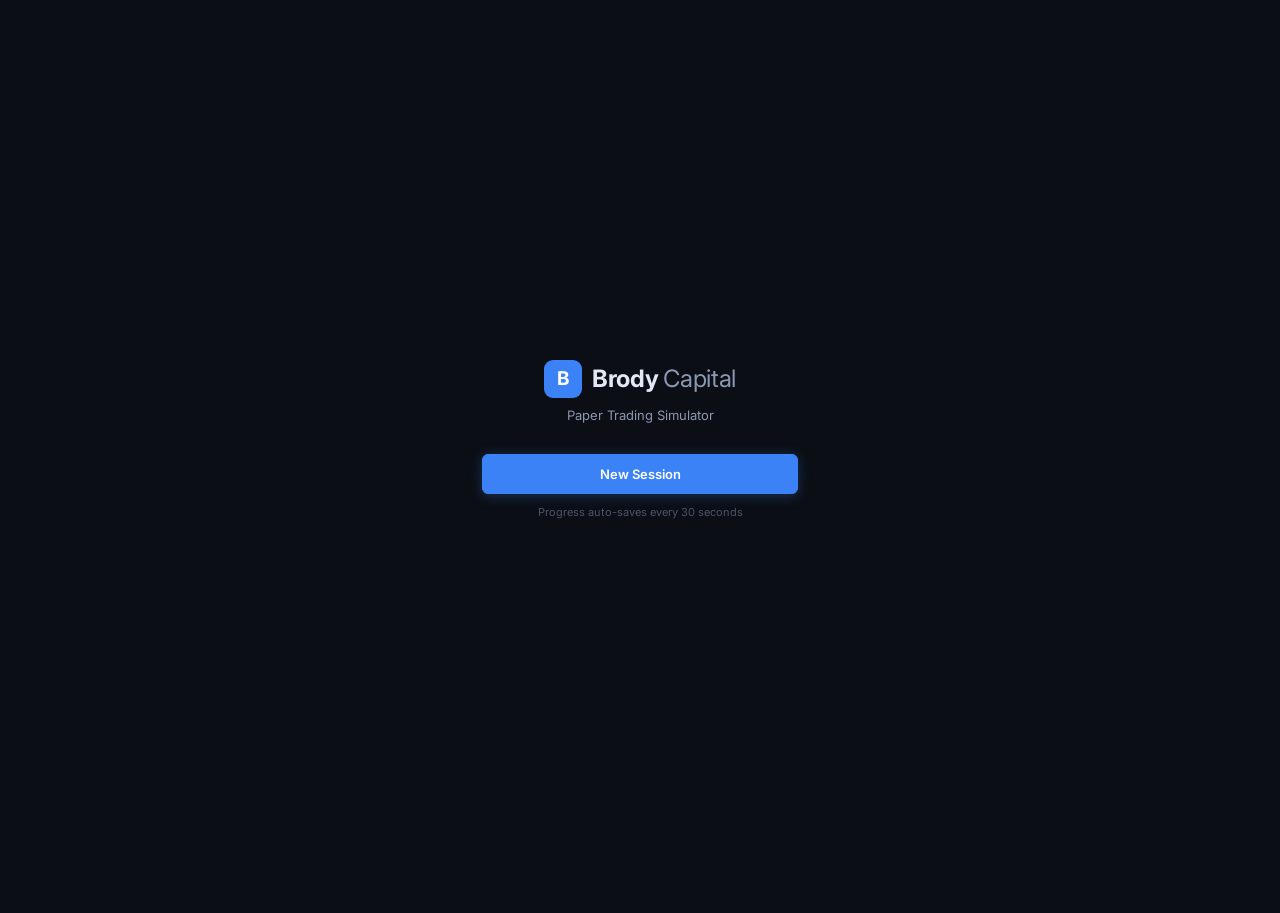
==== commit 77db94c8: "Update index.html" ====
--- a/index.html
+++ b/index.html
@@ -3,314 +3,281 @@
 <head>
 <meta charset="UTF-8">
 <meta name="viewport" content="width=device-width, initial-scale=1.0">
-<title>Brody.io — Trade or Die</title>
-<link href="https://fonts.googleapis.com/css2?family=Lilita+One&family=Nunito:wght@700;800;900&display=swap" rel="stylesheet">
+<title>Brody Capital — Paper Trading Platform</title>
+<link href="https://fonts.googleapis.com/css2?family=Inter:wght@400;500;600;700&family=DM+Mono:wght@400;500&display=swap" rel="stylesheet">
 <style>
 :root{
-  --bg:#0f0f1a;--panel:rgba(255,255,255,.06);--panel2:rgba(255,255,255,.11);
-  --border:rgba(255,255,255,.09);--accent:#e94560;--gold:#ffd700;
-  --green:#00e676;--red:#ff1744;--blue:#00b0ff;--purple:#d500f9;
-  --white:#f0f4ff;--dim:#7788aa;
+  --bg:#0b0e14;--surface:#111620;--surface2:#161c28;
+  --border:#1e2738;--border2:#252f42;
+  --text:#e2e8f4;--text2:#8a97b0;--text3:#4a5568;
+  --green:#22c55e;--red:#ef4444;--blue:#3b82f6;
+  --gold:#f59e0b;
 }
 *{margin:0;padding:0;box-sizing:border-box;}
-html,body{width:100%;min-height:100vh;font-family:'Nunito',sans-serif;background:var(--bg);color:var(--white);overflow-x:hidden;}
-
-/* ═══ CITY SKYLINE ═══ */
-#skyline{position:fixed;bottom:0;left:0;right:0;height:200px;pointer-events:none;z-index:0;background:linear-gradient(to top,#050510 0%,transparent 100%);}
-.bld{position:absolute;bottom:0;background:linear-gradient(to top,#0a1535,#162860);border-top:2px solid rgba(0,176,255,.5);overflow:hidden;transition:height .7s cubic-bezier(.34,1.56,.64,1),width .5s;}
-.bld::after{content:'';position:absolute;top:0;left:0;right:0;height:3px;background:var(--blue);box-shadow:0 0 14px var(--blue);opacity:.8;}
-.bw{display:inline-block;width:5px;height:5px;margin:2px;border-radius:1px;}
-.bw.on{background:rgba(255,215,0,.8);} .bw.off{background:rgba(0,0,30,.6);}
-
-/* ═══ HEADER ═══ */
-#hdr{position:relative;z-index:50;background:rgba(8,8,22,.97);backdrop-filter:blur(12px);border-bottom:2px solid var(--accent);padding:10px 18px;display:flex;align-items:center;gap:10px;flex-wrap:wrap;box-shadow:0 0 32px rgba(233,69,96,.25);}
-#logo{font-family:'Lilita One',cursive;font-size:2rem;color:var(--accent);text-shadow:0 0 20px rgba(233,69,96,.6);letter-spacing:2px;user-select:none;}
-#logo span{color:var(--gold);}
-.hs{background:var(--panel);border:1px solid var(--border);border-radius:10px;padding:5px 12px;text-align:center;min-width:80px;}
-.hs .lb{font-size:.56rem;color:var(--dim);text-transform:uppercase;letter-spacing:1px;}
-.hs .vl{font-size:1.05rem;font-weight:900;color:var(--gold);}
-.hs .vl.g{color:var(--green);}.hs .vl.r{color:var(--red);}
-#hdr-right{margin-left:auto;display:flex;align-items:center;gap:8px;flex-wrap:wrap;}
-.hbtn{padding:5px 13px;border-radius:8px;cursor:pointer;font-family:'Nunito',sans-serif;font-weight:800;font-size:.76rem;border:1px solid;transition:all .15s;}
-#spd-btn{background:var(--panel2);border-color:rgba(255,255,255,.15);color:var(--white);}
-#spd-btn:hover{filter:brightness(1.4);}
-#save-btn{background:rgba(0,230,118,.08);border-color:var(--green);color:var(--green);}
-#save-btn:hover{background:rgba(0,230,118,.2);}
-#day-badge{background:var(--accent);border:none;color:var(--white);border-radius:8px;padding:5px 13px;font-family:'Nunito',sans-serif;font-weight:900;font-size:.82rem;}
-
-/* ═══ TABS ═══ */
-#tabs{position:relative;z-index:50;display:flex;gap:4px;padding:10px 18px 0;background:rgba(8,8,22,.85);}
-.tab{padding:8px 20px;border-radius:10px 10px 0 0;cursor:pointer;font-weight:800;font-size:.82rem;background:var(--panel);color:var(--dim);border:1px solid var(--border);border-bottom:none;transition:all .15s;user-select:none;}
-.tab.active{background:rgba(233,69,96,.15);color:var(--accent);border-color:var(--accent);}
-.tab:hover:not(.active){color:var(--white);background:var(--panel2);}
-
-/* ═══ MAIN CONTENT ═══ */
-#main{position:relative;z-index:50;background:rgba(8,8,22,.92);backdrop-filter:blur(6px);border-top:1px solid rgba(233,69,96,.3);min-height:calc(100vh - 130px);}
-.tp{display:none;padding:18px;}
+html,body{width:100%;min-height:100vh;font-family:'Inter',system-ui,sans-serif;background:var(--bg);color:var(--text);overflow-x:hidden;font-size:14px;line-height:1.5;}
+
+/* TICKER */
+#ticker-wrap{background:var(--surface);border-bottom:1px solid var(--border);overflow:hidden;height:30px;display:flex;align-items:center;position:relative;z-index:60;}
+#ticker-inner{display:flex;gap:0;white-space:nowrap;animation:tickScroll 55s linear infinite;font-family:'DM Mono',monospace;font-size:11px;}
+@keyframes tickScroll{0%{transform:translateX(0)}100%{transform:translateX(-50%)}}
+.tick-item{padding:0 18px;border-right:1px solid var(--border);display:flex;align-items:center;gap:8px;height:30px;flex-shrink:0;}
+.tick-sym{color:var(--text2);font-weight:500;}
+.tick-pr{color:var(--text);}
+.tick-ch.g{color:var(--green);font-size:10px;} .tick-ch.r{color:var(--red);font-size:10px;}
+
+/* HEADER */
+#hdr{position:relative;z-index:50;background:var(--surface);border-bottom:1px solid var(--border);padding:0 20px;display:flex;align-items:center;gap:0;height:52px;}
+#logo{font-size:15px;font-weight:700;color:var(--text);display:flex;align-items:center;gap:8px;flex-shrink:0;cursor:default;padding-right:20px;margin-right:4px;}
+#logo-mark{width:24px;height:24px;background:var(--blue);border-radius:5px;display:flex;align-items:center;justify-content:center;font-size:12px;font-weight:700;color:#fff;}
+#logo span{color:var(--text2);font-weight:400;}
+.hs{display:flex;flex-direction:column;justify-content:center;padding:0 16px;border-left:1px solid var(--border);height:100%;}
+.hs .lb{font-size:10px;color:var(--text3);text-transform:uppercase;letter-spacing:.8px;font-weight:500;}
+.hs .vl{font-size:13px;font-weight:600;color:var(--text);font-family:'DM Mono',monospace;}
+.hs .vl.g{color:var(--green);} .hs .vl.r{color:var(--red);}
+#hdr-right{margin-left:auto;display:flex;align-items:center;gap:8px;}
+.hbtn{padding:5px 12px;border-radius:5px;cursor:pointer;font-family:'Inter',sans-serif;font-weight:500;font-size:12px;border:1px solid var(--border2);background:transparent;color:var(--text2);transition:all .15s;}
+.hbtn:hover{background:var(--surface2);color:var(--text);}
+#save-btn{border-color:var(--blue);color:var(--blue);}
+#save-btn:hover{background:rgba(59,130,246,.1);}
+#session-badge{font-family:'DM Mono',monospace;font-size:11px;color:var(--text3);padding:4px 10px;background:var(--surface2);border:1px solid var(--border);border-radius:4px;}
+
+/* TABS */
+#tabs{position:relative;z-index:50;display:flex;background:var(--surface);border-bottom:1px solid var(--border);padding:0 20px;}
+.tab{padding:11px 16px;cursor:pointer;font-weight:500;font-size:12px;color:var(--text2);border:none;background:none;border-bottom:2px solid transparent;transition:all .15s;user-select:none;}
+.tab:hover{color:var(--text);}
+.tab.active{color:var(--blue);border-bottom-color:var(--blue);}
+
+/* MAIN */
+#main{position:relative;z-index:50;background:var(--bg);min-height:calc(100vh - 112px);}
+.tp{display:none;padding:20px;}
 .tp.active{display:block;}
 
-/* ═══ STOCK CARDS ═══ */
-#sg{display:grid;grid-template-columns:repeat(auto-fill,minmax(185px,1fr));gap:11px;}
-.sc{background:var(--panel);border:1px solid var(--border);border-radius:14px;padding:13px;cursor:pointer;transition:transform .18s,border-color .18s,background .18s;position:relative;overflow:hidden;}
-.sc:hover{transform:translateY(-3px);border-color:rgba(255,255,255,.22);box-shadow:0 6px 24px rgba(0,0,0,.45);}
-.sc.sel{border-color:var(--accent);background:rgba(233,69,96,.1);}
-.sc::before{content:'';position:absolute;top:0;left:0;right:0;height:3px;border-radius:14px 14px 0 0;}
-.sc.up::before{background:var(--green)}.sc.dn::before{background:var(--red);}
-.sc-top{display:flex;justify-content:space-between;align-items:flex-start;margin-bottom:5px;}
-.sc-tkr{font-family:'Lilita One',cursive;font-size:1.1rem;color:var(--gold);}
-.sc-tag{font-size:.55rem;color:var(--dim);background:rgba(255,255,255,.06);padding:2px 7px;border-radius:20px;margin-top:2px;}
-.sc-nm{font-size:.65rem;color:var(--dim);margin-bottom:4px;white-space:nowrap;overflow:hidden;text-overflow:ellipsis;}
-.sc-pr{font-size:1.3rem;font-weight:900;}
-.sc-ch{font-size:.75rem;font-weight:800;}
-.sc-ch.up{color:var(--green);}.sc-ch.dn{color:var(--red);}
-.sc-sp{margin-top:7px;height:28px;}
-.sc-sp canvas{width:100%;height:28px;display:block;}
-
-/* ═══ TRADE PANEL ═══ */
-#tpanel{background:var(--panel);border:1px solid rgba(255,255,255,.12);border-radius:16px;padding:18px;margin-top:14px;display:none;}
-#tpanel.show{display:block;}
-#tp-title{font-family:'Lilita One',cursive;font-size:1.25rem;color:var(--accent);margin-bottom:14px;}
-.tp-row{display:flex;gap:14px;align-items:flex-start;flex-wrap:wrap;margin-bottom:12px;}
-.tp-left{min-width:140px;}
-.big-pr{font-size:2rem;font-weight:900;}
-.pr-ch{font-size:.9rem;font-weight:800;margin-top:3px;}
-.qc{display:flex;align-items:center;gap:5px;background:rgba(0,0,0,.35);border-radius:10px;padding:6px 10px;margin-bottom:8px;}
-.qc button{width:30px;height:30px;border:none;border-radius:8px;background:rgba(255,255,255,.1);color:var(--white);font-size:1.1rem;cursor:pointer;font-weight:900;transition:background .1s;}
-.qc button:hover{background:var(--accent);}
-#qdis{font-size:1.3rem;font-weight:900;min-width:44px;text-align:center;}
-.sh-row{display:flex;gap:5px;flex-wrap:wrap;}
-.sh{padding:4px 10px;border-radius:8px;border:1px solid var(--border);background:var(--panel);color:var(--dim);cursor:pointer;font-family:'Nunito',sans-serif;font-weight:800;font-size:.7rem;transition:all .1s;}
-.sh:hover{background:rgba(255,255,255,.14);color:var(--white);}
-#tp-info{font-size:.82rem;color:var(--dim);margin-bottom:10px;}
-#tp-info span{color:var(--gold);font-weight:900;}
-.tb-row{display:flex;gap:8px;}
-.tbtn{flex:1;padding:11px;border:none;border-radius:12px;font-family:'Nunito',sans-serif;font-weight:900;font-size:.95rem;cursor:pointer;letter-spacing:.5px;transition:all .15s;}
-.tbtn.buy{background:var(--green);color:#001a00;}
-.tbtn.sell{background:var(--red);color:var(--white);}
-.tbtn.buy:hover{filter:brightness(1.15);transform:translateY(-2px);}
-.tbtn.sell:hover{filter:brightness(1.15);transform:translateY(-2px);}
-.tbtn:active{transform:scale(.97)!important;}
-
-/* ═══ PORTFOLIO ═══ */
-#port-stats{display:grid;grid-template-columns:1fr 1fr;gap:10px;margin-bottom:14px;}
-.ps{background:var(--panel);border:1px solid var(--border);border-radius:14px;padding:14px;text-align:center;}
-.ps .lb{font-size:.65rem;color:var(--dim);text-transform:uppercase;letter-spacing:1px;}
-.ps .vl{font-size:1.65rem;font-weight:900;margin-top:4px;}
-#hold-list{display:grid;gap:8px;}
-.hr{background:var(--panel);border:1px solid var(--border);border-radius:12px;padding:11px 14px;display:flex;align-items:center;gap:10px;flex-wrap:wrap;}
-.hr-t{font-family:'Lilita One',cursive;font-size:1rem;color:var(--gold);width:55px;}
-.hr-mid{flex:1;min-width:120px;}
-.hr-q{font-size:.7rem;color:var(--dim);}
-.hr-v{font-size:.92rem;font-weight:900;}
-.hr-pnl{font-weight:900;font-size:.88rem;text-align:right;}
-.hr-pnl.g{color:var(--green);}.hr-pnl.r{color:var(--red);}
-.sa-btn{padding:5px 11px;border:1px solid var(--red);background:rgba(255,23,68,.1);color:var(--red);border-radius:8px;cursor:pointer;font-family:'Nunito',sans-serif;font-weight:800;font-size:.68rem;white-space:nowrap;transition:background .1s;}
-.sa-btn:hover{background:rgba(255,23,68,.25);}
-
-/* ═══ CITY ═══ */
-#city-hd{display:flex;gap:12px;align-items:center;flex-wrap:wrap;margin-bottom:8px;}
-#city-name{font-family:'Lilita One',cursive;font-size:1.45rem;color:var(--blue);text-shadow:0 0 18px rgba(0,176,255,.5);}
-#pass-badge{background:rgba(0,230,118,.08);border:1px solid var(--green);border-radius:10px;padding:4px 12px;font-size:.8rem;font-weight:800;color:var(--green);}
-#bld-grid{display:grid;grid-template-columns:repeat(auto-fill,minmax(205px,1fr));gap:11px;}
-.bcard{background:var(--panel);border:1px solid var(--border);border-radius:16px;padding:15px;position:relative;transition:transform .2s,border-color .2s;}
-.bcard:hover{transform:translateY(-2px);border-color:rgba(255,255,255,.2);}
-.bcard-lv{position:absolute;top:10px;right:10px;background:rgba(0,230,118,.15);border:1px solid var(--green);border-radius:20px;padding:2px 9px;font-size:.66rem;font-weight:900;color:var(--green);}
-.bcard-ico{font-size:2.2rem;margin-bottom:6px;}
-.bcard-nm{font-family:'Lilita One',cursive;font-size:1rem;}
-.bcard-ds{font-size:.68rem;color:var(--dim);margin:4px 0 8px;line-height:1.45;}
-.bcard-bar{height:4px;background:rgba(255,255,255,.07);border-radius:2px;margin-bottom:7px;}
-.bcard-fill{height:100%;border-radius:2px;background:var(--blue);transition:width .4s;}
-.bcard-inc{font-size:.76rem;color:var(--green);font-weight:800;margin-bottom:9px;}
-.bcard-btn{width:100%;padding:9px;border:none;border-radius:10px;font-family:'Nunito',sans-serif;font-weight:900;font-size:.8rem;cursor:pointer;transition:all .15s;}
-.bcard-btn.can{background:var(--gold);color:#150a00;}
-.bcard-btn.cant{background:rgba(255,255,255,.05);color:var(--dim);cursor:not-allowed;}
-.bcard-btn.maxd{background:rgba(0,230,118,.1);color:var(--green);cursor:default;border:1px solid var(--green);}
-.bcard-btn.can:hover{filter:brightness(1.15);transform:scale(1.02);}
-
-/* ═══ UPGRADES ═══ */
-#upg-grid{display:grid;grid-template-columns:repeat(auto-fill,minmax(205px,1fr));gap:11px;}
-.ucard{background:var(--panel);border:1px solid var(--border);border-radius:16px;padding:15px;transition:transform .2s;}
-.ucard:hover{transform:translateY(-2px);}
-.ucard-ico{font-size:2rem;margin-bottom:6px;}
-.ucard-nm{font-family:'Lilita One',cursive;font-size:.98rem;color:var(--purple);}
-.ucard-ds{font-size:.68rem;color:var(--dim);margin:4px 0 8px;line-height:1.45;}
-.ucard-ef{font-size:.74rem;color:var(--blue);font-weight:800;margin-bottom:9px;}
-.ucard-btn{width:100%;padding:8px;border:none;border-radius:10px;font-family:'Nunito',sans-serif;font-weight:900;font-size:.78rem;cursor:pointer;transition:all .15s;}
-.ucard-btn.can{background:var(--purple);color:var(--white);}
-.ucard-btn.cant{background:rgba(255,255,255,.05);color:var(--dim);cursor:not-allowed;}
-.ucard-btn.owned{background:rgba(0,230,118,.1);color:var(--green);cursor:default;border:1px solid var(--green);}
-.ucard-btn.can:hover{filter:brightness(1.2);transform:scale(1.02);}
-
-/* ═══ NEWS TOASTS ═══ */
-#news-area{position:fixed;bottom:18px;left:18px;z-index:300;display:flex;flex-direction:column;gap:7px;pointer-events:none;max-width:290px;}
-.nt{background:rgba(8,8,28,.96);border-left:4px solid var(--green);border-radius:10px;padding:8px 13px;font-size:.74rem;line-height:1.45;animation:ntIn .3s ease,ntOut .35s 4s ease forwards;}
-.nt.r{border-left-color:var(--red);}.nt.y{border-left-color:var(--gold);}
-@keyframes ntIn{from{transform:translateX(-16px);opacity:0}to{transform:none;opacity:1}}
-@keyframes ntOut{from{opacity:1}to{opacity:0}}
-
-/* ═══ COIN POP ═══ */
-.coin{position:fixed;z-index:400;pointer-events:none;font-weight:900;font-size:.95rem;color:var(--gold);text-shadow:0 0 8px rgba(255,215,0,.6);animation:coinUp 1.1s ease forwards;}
-@keyframes coinUp{0%{opacity:1;transform:translateY(0) scale(1)}60%{opacity:1}100%{opacity:0;transform:translateY(-65px) scale(.8)}}
-
-/* ═══ CRASH FX ═══ */
-#crash-fx{position:fixed;inset:0;background:rgba(255,20,60,.1);z-index:350;pointer-events:none;display:none;animation:crFx .55s infinite;}
-@keyframes crFx{0%,100%{opacity:1}50%{opacity:.15}}
-
-/* ═══ GENERIC POPUP ═══ */
-#gpop{position:fixed;inset:0;background:rgba(0,0,0,.82);z-index:600;display:none;align-items:center;justify-content:center;}
+/* MARKET LAYOUT */
+#market-layout{display:flex;gap:16px;}
+#market-sidebar{width:255px;flex-shrink:0;}
+#market-right{flex:1;min-width:0;}
+
+/* SECTION LABEL */
+.section-label{font-size:10px;font-weight:600;color:var(--text3);text-transform:uppercase;letter-spacing:1px;padding-bottom:8px;border-bottom:1px solid var(--border);margin-bottom:6px;}
+
+/* INSTRUMENT LIST */
+#inst-list{display:flex;flex-direction:column;gap:1px;}
+.inst-row{display:flex;align-items:center;gap:8px;padding:7px 8px;border-radius:5px;cursor:pointer;transition:background .1s;border:1px solid transparent;}
+.inst-row:hover{background:var(--surface);}
+.inst-row.sel{background:var(--surface);border-color:var(--border2);}
+.inst-sym{font-family:'DM Mono',monospace;font-size:11px;font-weight:500;color:var(--text);width:44px;flex-shrink:0;}
+.inst-info{flex:1;min-width:0;}
+.inst-name{font-size:10px;color:var(--text2);white-space:nowrap;overflow:hidden;text-overflow:ellipsis;}
+.inst-tag{display:inline-block;font-size:9px;color:var(--text3);background:var(--surface2);border:1px solid var(--border);padding:0 4px;border-radius:2px;margin-top:1px;}
+.inst-spark{flex-shrink:0;}
+.inst-right{text-align:right;flex-shrink:0;}
+.inst-pr{font-family:'DM Mono',monospace;font-size:11px;font-weight:500;color:var(--text);}
+.inst-ch{font-size:10px;font-weight:500;}
+.inst-ch.g{color:var(--green);} .inst-ch.r{color:var(--red);}
+
+/* ORDER PANEL */
+#order-panel{background:var(--surface);border:1px solid var(--border);border-radius:7px;overflow:hidden;margin-bottom:14px;}
+#op-header{padding:12px 16px;border-bottom:1px solid var(--border);display:flex;align-items:baseline;gap:10px;flex-wrap:wrap;}
+#op-sym{font-family:'DM Mono',monospace;font-size:16px;font-weight:600;color:var(--text);}
+#op-name{font-size:11px;color:var(--text2);}
+#op-price{font-family:'DM Mono',monospace;font-size:20px;font-weight:600;color:var(--text);margin-left:auto;}
+#op-chg{font-size:12px;font-weight:500;}
+#op-chart-wrap{padding:0 12px 12px;display:none;}
+#op-chart-wrap canvas{width:100%;height:72px;display:block;border:1px solid var(--border);border-radius:4px;background:var(--surface2);}
+#op-body{padding:14px 16px;}
+.op-label{font-size:10px;color:var(--text3);font-weight:600;text-transform:uppercase;letter-spacing:.7px;margin-bottom:6px;display:block;}
+.op-tabs{display:flex;gap:6px;margin-bottom:12px;}
+.op-tab{flex:1;padding:7px;border-radius:4px;font-size:12px;font-weight:600;cursor:pointer;border:1px solid var(--border);background:var(--surface2);color:var(--text2);transition:all .15s;text-align:center;}
+.op-tab.act-buy{background:rgba(34,197,94,.1);color:var(--green);border-color:rgba(34,197,94,.25);}
+.op-tab.act-sell{background:rgba(239,68,68,.1);color:var(--red);border-color:rgba(239,68,68,.25);}
+.op-tab:hover:not(.act-buy):not(.act-sell){color:var(--text);background:var(--surface);}
+.qty-row{display:flex;align-items:center;border:1px solid var(--border2);border-radius:5px;overflow:hidden;background:var(--surface2);margin-bottom:8px;}
+.qty-row button{width:32px;height:32px;border:none;background:transparent;color:var(--text2);font-size:14px;cursor:pointer;transition:background .1s;flex-shrink:0;}
+.qty-row button:hover{background:var(--border);color:var(--text);}
+#qdis{flex:1;text-align:center;font-family:'DM Mono',monospace;font-size:14px;font-weight:500;color:var(--text);border:none;border-left:1px solid var(--border);border-right:1px solid var(--border);background:transparent;padding:6px 0;}
+.preset-row{display:flex;gap:4px;margin-bottom:10px;}
+.pre{flex:1;padding:4px 0;text-align:center;border:1px solid var(--border);border-radius:4px;background:var(--surface2);color:var(--text2);cursor:pointer;font-size:10px;font-weight:500;transition:all .1s;}
+.pre:hover{background:var(--border);color:var(--text);}
+.order-meta{font-size:11px;color:var(--text2);margin-bottom:8px;display:flex;justify-content:space-between;}
+.order-meta span{color:var(--text);font-family:'DM Mono',monospace;}
+.exec-btn{width:100%;padding:9px;border:none;border-radius:5px;font-family:'Inter',sans-serif;font-weight:600;font-size:13px;cursor:pointer;transition:all .15s;}
+.exec-btn.buy{background:var(--green);color:#fff;}
+.exec-btn.sell{background:var(--red);color:#fff;}
+.exec-btn:hover{filter:brightness(1.08);}
+.exec-btn:active{filter:brightness(.95);}
+
+/* TABLES */
+.table-wrap{background:var(--surface);border:1px solid var(--border);border-radius:7px;overflow:hidden;}
+.tbl-head{padding:10px 16px;border-bottom:1px solid var(--border);font-size:11px;font-weight:600;color:var(--text2);display:flex;justify-content:space-between;align-items:center;}
+table{width:100%;border-collapse:collapse;font-size:12px;}
+thead th{padding:8px 14px;text-align:left;font-size:10px;font-weight:600;color:var(--text3);text-transform:uppercase;letter-spacing:.7px;border-bottom:1px solid var(--border);}
+tbody tr{border-bottom:1px solid var(--border);transition:background .1s;}
+tbody tr:last-child{border-bottom:none;}
+tbody tr:hover{background:rgba(255,255,255,.02);}
+tbody td{padding:8px 14px;}
+.td-sym{font-family:'DM Mono',monospace;font-weight:500;}
+.td-num{font-family:'DM Mono',monospace;color:var(--text2);}
+.td-g{font-family:'DM Mono',monospace;color:var(--green);}
+.td-r{font-family:'DM Mono',monospace;color:var(--red);}
+.close-btn{padding:3px 8px;border:1px solid var(--border2);background:transparent;color:var(--text2);border-radius:4px;cursor:pointer;font-size:11px;font-family:'Inter',sans-serif;transition:all .1s;}
+.close-btn:hover{border-color:var(--red);color:var(--red);background:rgba(239,68,68,.08);}
+
+/* PORTFOLIO CARDS */
+.port-grid{display:grid;grid-template-columns:repeat(4,1fr);gap:12px;margin-bottom:16px;}
+@media(max-width:800px){.port-grid{grid-template-columns:1fr 1fr;}}
+.pcard{background:var(--surface);border:1px solid var(--border);border-radius:7px;padding:14px;}
+.pcard .lb{font-size:10px;color:var(--text3);text-transform:uppercase;letter-spacing:.8px;font-weight:600;margin-bottom:4px;}
+.pcard .vl{font-family:'DM Mono',monospace;font-size:18px;font-weight:600;color:var(--text);}
+.pcard .vl.g{color:var(--green);} .pcard .vl.r{color:var(--red);}
+
+/* REAL ESTATE */
+#pass-row{display:flex;align-items:center;gap:12px;margin-bottom:14px;}
+#city-name{font-size:14px;font-weight:600;color:var(--text);}
+#pass-badge{font-size:11px;color:var(--green);font-weight:600;font-family:'DM Mono',monospace;background:rgba(34,197,94,.08);border:1px solid rgba(34,197,94,.2);border-radius:4px;padding:3px 8px;}
+.asset-grid{display:grid;grid-template-columns:repeat(auto-fill,minmax(215px,1fr));gap:12px;}
+.acard{background:var(--surface);border:1px solid var(--border);border-radius:7px;padding:14px;position:relative;transition:border-color .15s;}
+.acard:hover{border-color:var(--border2);}
+.acard-badge{position:absolute;top:10px;right:10px;background:rgba(34,197,94,.1);border:1px solid rgba(34,197,94,.25);color:var(--green);border-radius:3px;padding:2px 7px;font-size:10px;font-weight:600;}
+.acard-nm{font-size:13px;font-weight:600;color:var(--text);margin-bottom:3px;}
+.acard-ds{font-size:11px;color:var(--text2);margin-bottom:10px;line-height:1.45;}
+.acard-bar{height:2px;background:var(--border);border-radius:1px;margin-bottom:8px;}
+.acard-fill{height:100%;border-radius:1px;background:var(--blue);transition:width .4s;}
+.acard-yield{font-size:11px;color:var(--green);font-weight:600;font-family:'DM Mono',monospace;margin-bottom:10px;}
+.acard-btn{width:100%;padding:7px;border-radius:4px;border:1px solid var(--border2);font-family:'Inter',sans-serif;font-weight:600;font-size:11px;cursor:pointer;transition:all .15s;background:var(--surface2);color:var(--text2);}
+.acard-btn.can{background:rgba(59,130,246,.08);border-color:rgba(59,130,246,.3);color:var(--blue);}
+.acard-btn.can:hover{background:rgba(59,130,246,.16);}
+.acard-btn.cant{cursor:not-allowed;opacity:.4;}
+.acard-btn.maxd{background:rgba(34,197,94,.08);border-color:rgba(34,197,94,.25);color:var(--green);cursor:default;}
+
+/* TOOLS */
+.tool-grid{display:grid;grid-template-columns:repeat(auto-fill,minmax(215px,1fr));gap:12px;}
+.tcard{background:var(--surface);border:1px solid var(--border);border-radius:7px;padding:14px;transition:border-color .15s;}
+.tcard:hover{border-color:var(--border2);}
+.tcard-nm{font-size:13px;font-weight:600;color:var(--text);margin-bottom:3px;}
+.tcard-ds{font-size:11px;color:var(--text2);margin-bottom:8px;line-height:1.45;}
+.tcard-ef{font-size:10px;color:var(--blue);font-weight:600;text-transform:uppercase;letter-spacing:.5px;margin-bottom:10px;}
+.tcard-btn{width:100%;padding:7px;border-radius:4px;font-family:'Inter',sans-serif;font-weight:600;font-size:11px;cursor:pointer;transition:all .15s;border:1px solid var(--border2);background:var(--surface2);color:var(--text2);}
+.tcard-btn.can{background:rgba(59,130,246,.08);border-color:rgba(59,130,246,.3);color:var(--blue);}
+.tcard-btn.can:hover{background:rgba(59,130,246,.16);}
+.tcard-btn.cant{cursor:not-allowed;opacity:.4;}
+.tcard-btn.owned{background:rgba(34,197,94,.08);border-color:rgba(34,197,94,.25);color:var(--green);cursor:default;}
+
+/* NOTIFICATIONS */
+#notif-area{position:fixed;bottom:20px;right:20px;z-index:500;display:flex;flex-direction:column;gap:6px;pointer-events:none;max-width:310px;}
+.notif{background:var(--surface);border:1px solid var(--border2);border-radius:5px;padding:8px 12px;font-size:12px;color:var(--text);border-left:3px solid var(--blue);animation:nIn .25s ease,nOut .3s 4s ease forwards;box-shadow:0 4px 14px rgba(0,0,0,.5);line-height:1.4;}
+.notif.g{border-left-color:var(--green);} .notif.r{border-left-color:var(--red);} .notif.y{border-left-color:var(--gold);}
+@keyframes nIn{from{transform:translateX(10px);opacity:0}to{transform:none;opacity:1}}
+@keyframes nOut{from{opacity:1}to{opacity:0}}
+
+/* FLASH BADGE */
+.flash-badge{position:fixed;z-index:400;pointer-events:none;font-family:'DM Mono',monospace;font-size:12px;font-weight:500;color:var(--green);background:rgba(34,197,94,.1);border:1px solid rgba(34,197,94,.25);border-radius:4px;padding:3px 8px;animation:fbUp 1s ease forwards;}
+.flash-badge.r{color:var(--red);background:rgba(239,68,68,.1);border-color:rgba(239,68,68,.25);}
+@keyframes fbUp{0%{opacity:1;transform:translateY(0)}70%{opacity:1}100%{opacity:0;transform:translateY(-36px)}}
+
+/* WELCOME */
+#welcome{position:fixed;inset:0;z-index:1000;display:flex;align-items:center;justify-content:center;background:var(--bg);}
+#wbox{text-align:center;padding:40px 32px;max-width:380px;width:100%;}
+#w-logo-area{display:flex;align-items:center;justify-content:center;gap:10px;margin-bottom:8px;}
+#w-logo-mark{width:38px;height:38px;background:var(--blue);border-radius:9px;display:flex;align-items:center;justify-content:center;font-size:19px;font-weight:700;color:#fff;}
+#w-logo-text{font-size:24px;font-weight:700;color:var(--text);letter-spacing:-.3px;}
+#w-logo-text span{color:var(--text2);font-weight:400;}
+#w-tagline{font-size:13px;color:var(--text2);margin:6px 0 28px;}
+#w-actions{display:flex;flex-direction:column;gap:8px;}
+.wbtn{padding:11px;border-radius:6px;font-family:'Inter',sans-serif;font-weight:600;font-size:13px;cursor:pointer;transition:all .2s;border:1px solid;}
+#w-new{background:var(--blue);border-color:var(--blue);color:#fff;box-shadow:0 2px 14px rgba(59,130,246,.3);}
+#w-new:hover{filter:brightness(1.1);}
+#w-cont{background:transparent;border-color:var(--border2);color:var(--text2);display:none;}
+#w-cont:hover{background:var(--surface);color:var(--text);}
+#w-save-info{font-size:11px;color:var(--text3);margin-top:10px;}
+#w-save-detail{font-size:11px;color:var(--text2);margin-top:4px;min-height:16px;}
+
+/* TUTORIAL */
+#tut-wrap{position:fixed;inset:0;z-index:900;background:rgba(0,0,0,.78);display:none;align-items:flex-end;justify-content:center;padding:0 0 28px;}
+#tut-wrap.on{display:flex;}
+#tut-card{background:var(--surface);border:1px solid var(--border2);border-radius:9px;padding:22px;max-width:430px;width:92%;box-shadow:0 8px 40px rgba(0,0,0,.7);animation:tUp .32s cubic-bezier(.4,0,.2,1);position:relative;overflow:hidden;}
+@keyframes tUp{from{transform:translateY(28px);opacity:0}to{transform:none;opacity:1}}
+#tut-prog-bar{position:absolute;top:0;left:0;right:0;height:2px;background:var(--border);}
+#tut-prog-fill{height:100%;background:var(--blue);transition:width .4s ease;}
+#tut-graphic{font-size:2rem;margin-bottom:8px;display:block;}
+#tut-step-lbl{font-size:10px;font-weight:600;color:var(--text3);text-transform:uppercase;letter-spacing:1px;margin-bottom:5px;}
+#tut-title{font-size:16px;font-weight:700;color:var(--text);margin-bottom:8px;}
+#tut-dots{display:flex;gap:4px;margin-bottom:12px;}
+.tut-dot{width:5px;height:5px;border-radius:50%;background:var(--border2);transition:all .2s;}
+.tut-dot.on{background:var(--blue);width:14px;border-radius:3px;}
+#tut-body{font-size:12px;color:var(--text2);line-height:1.65;margin-bottom:16px;}
+#tut-btns{display:flex;gap:8px;}
+#tut-next{flex:1;padding:9px;border:none;border-radius:5px;background:var(--blue);color:#fff;font-family:'Inter',sans-serif;font-weight:600;font-size:12px;cursor:pointer;transition:all .15s;}
+#tut-next:hover{filter:brightness(1.1);}
+#tut-skip{padding:9px 14px;border-radius:5px;border:1px solid var(--border2);background:transparent;color:var(--text2);font-family:'Inter',sans-serif;font-weight:500;font-size:12px;cursor:pointer;transition:all .15s;}
+#tut-skip:hover{color:var(--text);}
+.tut-highlight{outline:2px solid var(--blue)!important;outline-offset:3px!important;border-radius:5px!important;}
+
+/* MODAL */
+#gpop{position:fixed;inset:0;background:rgba(0,0,0,.72);z-index:600;display:none;align-items:center;justify-content:center;}
 #gpop.on{display:flex;}
-#gpop-box{background:#0c1530;border:2px solid var(--accent);border-radius:20px;padding:32px;max-width:400px;width:92%;text-align:center;box-shadow:0 0 60px rgba(233,69,96,.35);animation:pIn .38s cubic-bezier(.34,1.56,.64,1);}
-@keyframes pIn{from{transform:scale(.7);opacity:0}to{transform:none;opacity:1}}
-#gpop-emo{font-size:3.5rem;margin-bottom:10px;}
-#gpop-title{font-family:'Lilita One',cursive;font-size:1.65rem;color:var(--accent);margin-bottom:8px;}
-#gpop-msg{font-size:.86rem;color:var(--dim);line-height:1.65;margin-bottom:22px;}
-#gpop-btn{background:var(--accent);color:var(--white);border:none;border-radius:12px;padding:11px 34px;font-family:'Nunito',sans-serif;font-weight:900;font-size:.94rem;cursor:pointer;transition:all .15s;letter-spacing:.5px;}
-#gpop-btn:hover{filter:brightness(1.2);transform:scale(1.04);}
-
-/* ═══════════════════════════════
-   WELCOME SCREEN
-═══════════════════════════════ */
-#welcome{position:fixed;inset:0;z-index:1000;display:flex;align-items:center;justify-content:center;background:radial-gradient(ellipse at 50% 35%,#1c1050 0%,#080818 100%);}
-#wbox{text-align:center;padding:28px 24px;max-width:480px;width:100%;}
-#w-skyline{font-size:3.8rem;animation:wFloat 3.2s ease-in-out infinite;display:block;margin-bottom:10px;}
-@keyframes wFloat{0%,100%{transform:translateY(0)}50%{transform:translateY(-13px)}}
-#w-logo{font-family:'Lilita One',cursive;font-size:3.8rem;color:var(--accent);letter-spacing:3px;text-shadow:0 0 50px rgba(233,69,96,.7);animation:logoGlow 2.5s ease-in-out infinite;}
-@keyframes logoGlow{0%,100%{text-shadow:0 0 30px rgba(233,69,96,.5)}50%{text-shadow:0 0 70px rgba(233,69,96,.95),0 0 120px rgba(233,69,96,.3)}}
-#w-logo span{color:var(--gold);}
-#w-tagline{font-size:1rem;color:var(--dim);letter-spacing:3px;margin:8px 0 32px;text-transform:uppercase;}
-#w-actions{display:flex;flex-direction:column;gap:10px;}
-.wbtn{padding:14px;border-radius:14px;font-family:'Nunito',sans-serif;font-weight:900;font-size:1.05rem;cursor:pointer;letter-spacing:.5px;transition:all .2s;border:2px solid transparent;}
-#w-new{background:var(--accent);color:var(--white);box-shadow:0 4px 22px rgba(233,69,96,.4);}
-#w-new:hover{transform:translateY(-2px);filter:brightness(1.12);box-shadow:0 8px 32px rgba(233,69,96,.5);}
-#w-cont{background:rgba(0,230,118,.08);border-color:var(--green);color:var(--green);display:none;}
-#w-cont:hover{background:rgba(0,230,118,.2);transform:translateY(-2px);}
-#w-save-info{font-size:.72rem;color:var(--dim);margin-top:10px;}
-#w-save-detail{font-size:.68rem;color:rgba(0,230,118,.55);margin-top:4px;min-height:16px;}
-
-/* ═══════════════════════════════
-   TUTORIAL  — full-screen card overlay
-   (no DOM-position tricks)
-═══════════════════════════════ */
-#tut-wrap{
-  position:fixed;inset:0;z-index:900;
-  background:rgba(0,0,0,.88);
-  display:none;
-  align-items:flex-end;
-  justify-content:center;
-  padding:0 0 40px 0;
-}
-#tut-wrap.on{display:flex;}
-
-/* animated image / graphic area at top of card */
-#tut-graphic{
-  font-size:4rem;margin-bottom:16px;
-  animation:tGfx .5s cubic-bezier(.34,1.56,.64,1);
-}
-@keyframes tGfx{from{transform:scale(.5);opacity:0}to{transform:none;opacity:1}}
-
-#tut-card{
-  background:linear-gradient(145deg,#0d1b40,#0a1228);
-  border:2px solid var(--accent);
-  border-radius:22px;
-  padding:28px 28px 24px;
-  max-width:420px;width:92%;
-  text-align:center;
-  box-shadow:0 0 60px rgba(233,69,96,.35),0 20px 60px rgba(0,0,0,.6);
-  animation:tCardIn .4s cubic-bezier(.34,1.56,.64,1);
-  position:relative;
-}
-@keyframes tCardIn{from{transform:translateY(60px);opacity:0}to{transform:none;opacity:1}}
-
-/* progress bar at top */
-#tut-prog-bar{
-  position:absolute;top:0;left:0;right:0;height:4px;
-  background:rgba(255,255,255,.08);border-radius:22px 22px 0 0;overflow:hidden;
-}
-#tut-prog-fill{height:100%;background:var(--accent);transition:width .45s ease;border-radius:22px;}
-
-#tut-step-lbl{font-size:.6rem;color:var(--dim);text-transform:uppercase;letter-spacing:2px;margin-bottom:6px;}
-#tut-title{font-family:'Lilita One',cursive;font-size:1.55rem;color:var(--accent);margin-bottom:10px;}
-#tut-body{font-size:.88rem;color:var(--white);line-height:1.65;margin-bottom:20px;}
-
-/* dot indicators */
-#tut-dots{display:flex;gap:5px;justify-content:center;margin-bottom:20px;}
-.tut-dot{width:7px;height:7px;border-radius:50%;background:rgba(255,255,255,.15);transition:all .25s;}
-.tut-dot.on{background:var(--accent);width:20px;border-radius:4px;}
-
-#tut-btns{display:flex;gap:8px;}
-#tut-next{
-  flex:1;padding:11px;border:none;border-radius:12px;
-  background:var(--accent);color:var(--white);
-  font-family:'Nunito',sans-serif;font-weight:900;font-size:.92rem;
-  cursor:pointer;letter-spacing:.5px;transition:all .15s;
-}
-#tut-next:hover{filter:brightness(1.18);}
-#tut-skip{
-  padding:11px 16px;border-radius:12px;border:1px solid rgba(255,255,255,.15);
-  background:transparent;color:var(--dim);
-  font-family:'Nunito',sans-serif;font-weight:800;font-size:.82rem;cursor:pointer;transition:all .15s;
-}
-#tut-skip:hover{color:var(--white);border-color:rgba(255,255,255,.3);}
-
-/* highlight ring for tutorial targets */
-.tut-highlight{
-  outline:3px solid var(--accent)!important;
-  outline-offset:3px!important;
-  border-radius:14px!important;
-  animation:hlPulse 1.2s ease-in-out infinite;
-}
-@keyframes hlPulse{0%,100%{outline-color:var(--accent)}50%{outline-color:rgba(233,69,96,.3)}}
-
-/* ═══ SCROLLBAR ═══ */
-::-webkit-scrollbar{width:4px}
+#gpop-box{background:var(--surface);border:1px solid var(--border2);border-radius:9px;padding:26px;max-width:350px;width:90%;text-align:center;box-shadow:0 8px 40px rgba(0,0,0,.6);animation:pIn .28s cubic-bezier(.34,1.56,.64,1);}
+@keyframes pIn{from{transform:scale(.88);opacity:0}to{transform:none;opacity:1}}
+#gpop-emo{font-size:2.2rem;margin-bottom:8px;}
+#gpop-title{font-size:15px;font-weight:700;color:var(--text);margin-bottom:8px;}
+#gpop-msg{font-size:12px;color:var(--text2);line-height:1.6;margin-bottom:18px;}
+#gpop-btn{background:var(--blue);color:#fff;border:none;border-radius:5px;padding:8px 26px;font-family:'Inter',sans-serif;font-weight:600;font-size:12px;cursor:pointer;transition:all .15s;}
+#gpop-btn:hover{filter:brightness(1.1);}
+
+/* CRASH */
+#crash-fx{position:fixed;inset:0;background:rgba(239,68,68,.05);z-index:350;pointer-events:none;display:none;animation:crFx .7s infinite;}
+@keyframes crFx{0%,100%{opacity:1}50%{opacity:0}}
+
+/* SAVE FLASH */
+@keyframes saveFlash{0%,100%{opacity:1}50%{opacity:.4}}
+.flashing{animation:saveFlash .4s ease;}
+
+/* SCROLLBAR */
+::-webkit-scrollbar{width:5px}
 ::-webkit-scrollbar-track{background:transparent}
-::-webkit-scrollbar-thumb{background:rgba(255,255,255,.12);border-radius:3px}
-::-webkit-scrollbar-thumb:hover{background:rgba(255,255,255,.22)}
-
-/* save flash */
-@keyframes saveFlash{0%,100%{opacity:1}50%{opacity:.4}}
-.flashing{animation:saveFlash .45s ease;}
+::-webkit-scrollbar-thumb{background:var(--border2);border-radius:3px}
 </style>
 </head>
 <body>
 
-<!-- ═══ CITY SKYLINE ═══ -->
-<div id="skyline"></div>
-
-<!-- ═══ CRASH FX ═══ -->
 <div id="crash-fx"></div>
-
-<!-- ═══ NEWS AREA ═══ -->
-<div id="news-area"></div>
-
-<!-- ═══════════════════════════════════════
-     WELCOME SCREEN
-═══════════════════════════════════════ -->
+<div id="notif-area"></div>
+
+<!-- MODAL -->
+<div id="gpop">
+  <div id="gpop-box">
+    <div id="gpop-emo">📊</div>
+    <div id="gpop-title">Title</div>
+    <div id="gpop-msg">Message</div>
+    <button id="gpop-btn" onclick="closeGpop()">Dismiss</button>
+  </div>
+</div>
+
+<!-- WELCOME -->
 <div id="welcome">
   <div id="wbox">
-    <span id="w-skyline">🏙️</span>
-    <div id="w-logo">BRODY<span>.IO</span></div>
-    <div id="w-tagline">Build Your Empire</div>
+    <div id="w-logo-area">
+      <div id="w-logo-mark">B</div>
+      <div id="w-logo-text">Brody <span>Capital</span></div>
+    </div>
+    <div id="w-tagline">Paper Trading Simulator</div>
     <div id="w-actions">
-      <button class="wbtn" id="w-new" onclick="startNew()">🚀 New Game</button>
-      <button class="wbtn" id="w-cont" onclick="loadGame()">▶ Continue</button>
+      <button class="wbtn" id="w-new" onclick="startNew()">New Session</button>
+      <button class="wbtn" id="w-cont" onclick="loadGame()">Resume Session</button>
     </div>
     <div id="w-save-info">Progress auto-saves every 30 seconds</div>
     <div id="w-save-detail"></div>
   </div>
 </div>
 
-<!-- ═══════════════════════════════════════
-     TUTORIAL OVERLAY
-═══════════════════════════════════════ -->
+<!-- TUTORIAL -->
 <div id="tut-wrap">
   <div id="tut-card">
     <div id="tut-prog-bar"><div id="tut-prog-fill" style="width:0%"></div></div>
-    <div id="tut-graphic">🏙️</div>
+    <div id="tut-graphic">📊</div>
     <div id="tut-step-lbl">STEP 1 OF 7</div>
-    <div id="tut-title">Welcome!</div>
+    <div id="tut-title">Welcome</div>
     <div id="tut-dots"></div>
-    <div id="tut-body">Let's get started.</div>
+    <div id="tut-body">Loading...</div>
     <div id="tut-btns">
       <button id="tut-next" onclick="tutAdvance()">Next →</button>
       <button id="tut-skip" onclick="tutEnd()">Skip</button>
@@ -318,109 +285,129 @@
   </div>
 </div>
 
-<!-- ═══════════════════════════════════════
-     GENERIC POPUP
-═══════════════════════════════════════ -->
-<div id="gpop">
-  <div id="gpop-box">
-    <div id="gpop-emo">🎉</div>
-    <div id="gpop-title">Title</div>
-    <div id="gpop-msg">Message</div>
-    <button id="gpop-btn" onclick="closeGpop()">OK!</button>
+<!-- TICKER -->
+<div id="ticker-wrap"><div id="ticker-inner"></div></div>
+
+<!-- HEADER -->
+<div id="hdr">
+  <div id="logo">
+    <div id="logo-mark">B</div>
+    <div>Brody <span>Capital</span></div>
+  </div>
+  <div class="hs"><div class="lb">Cash</div><div class="vl" id="h-cash">$5,000.00</div></div>
+  <div class="hs"><div class="lb">Portfolio Value</div><div class="vl" id="h-nw">$5,000.00</div></div>
+  <div class="hs"><div class="lb">Session P&amp;L</div><div class="vl" id="h-pnl">$0.00</div></div>
+  <div class="hs"><div class="lb">Passive Income</div><div class="vl g" id="h-pass">$0/min</div></div>
+  <div id="hdr-right">
+    <div id="session-badge">SESSION 1</div>
+    <button class="hbtn" id="spd-btn" onclick="toggleSpeed()">Speed: 1×</button>
+    <button class="hbtn" id="save-btn" onclick="manualSave()">Save</button>
   </div>
 </div>
 
-<!-- ═══════════════════════════════════════
-     GAME UI
-═══════════════════════════════════════ -->
-<div id="hdr">
-  <div id="logo">BRODY<span>.IO</span></div>
-  <div class="hs"><div class="lb">Cash</div><div class="vl" id="h-cash">$5,000</div></div>
-  <div class="hs"><div class="lb">Net Worth</div><div class="vl g" id="h-nw">$5,000</div></div>
-  <div class="hs"><div class="lb">Today P&L</div><div class="vl" id="h-pnl">$0.00</div></div>
-  <div class="hs"><div class="lb">Passive/min</div><div class="vl g" id="h-pass">$0</div></div>
-  <div id="hdr-right">
-    <div id="day-badge">DAY 1</div>
-    <button class="hbtn" id="spd-btn" onclick="toggleSpeed()">⚡ 1×</button>
-    <button class="hbtn" id="save-btn" onclick="manualSave()">💾 Save</button>
-  </div>
+<!-- TABS -->
+<div id="tabs">
+  <div class="tab active" id="tab-btn-market" onclick="showTab('market',this)">Markets</div>
+  <div class="tab" id="tab-btn-port"   onclick="showTab('port',this)">Portfolio</div>
+  <div class="tab" id="tab-btn-city"   onclick="showTab('city',this)">Real Estate</div>
+  <div class="tab" id="tab-btn-upg"    onclick="showTab('upg',this)">Platform Tools</div>
 </div>
 
-<div id="tabs">
-  <div class="tab active" id="tab-btn-market" onclick="showTab('market',this)">📈 Market</div>
-  <div class="tab" id="tab-btn-port"   onclick="showTab('port',this)">💼 Portfolio</div>
-  <div class="tab" id="tab-btn-city"   onclick="showTab('city',this)">🏙️ City</div>
-  <div class="tab" id="tab-btn-upg"    onclick="showTab('upg',this)">⚗️ Upgrades</div>
-</div>
-
+<!-- MAIN -->
 <div id="main">
 
-  <!-- MARKET TAB -->
+  <!-- MARKETS -->
   <div class="tp active" id="tab-market">
-    <div id="sg"></div>
-    <div id="tpanel">
-      <div id="tp-title">Select a stock above ↑</div>
-      <div class="tp-row">
-        <div class="tp-left">
-          <div class="big-pr" id="tp-pr">—</div>
-          <div class="pr-ch" id="tp-ch"></div>
-        </div>
-        <div>
-          <div class="qc">
-            <button onclick="adjQ(-10)">−−</button>
-            <button onclick="adjQ(-1)">−</button>
-            <div id="qdis">1</div>
-            <button onclick="adjQ(1)">+</button>
-            <button onclick="adjQ(10)">++</button>
+    <div id="market-layout">
+      <div id="market-sidebar">
+        <div class="section-label">Instruments</div>
+        <div id="inst-list"></div>
+      </div>
+      <div id="market-right">
+        <div id="order-panel">
+          <div id="op-header">
+            <div id="op-sym" style="color:var(--text2)">—</div>
+            <div id="op-name">Select an instrument from the list</div>
+            <div id="op-price" style="font-size:14px;color:var(--text2)">—</div>
+            <div id="op-chg"></div>
           </div>
-          <div class="sh-row">
-            <div class="sh" onclick="setQ(1)">1</div>
-            <div class="sh" onclick="setQ(5)">5</div>
-            <div class="sh" onclick="setQ(10)">10</div>
-            <div class="sh" onclick="setQ(25)">25</div>
-            <div class="sh" onclick="setQP(.5)">½ Cash</div>
-            <div class="sh" onclick="setQP(1)">🔥 All In</div>
+          <div id="op-chart-wrap"><canvas id="op-chart" height="72"></canvas></div>
+          <div id="op-body">
+            <div class="op-tabs">
+              <div class="op-tab act-buy" id="side-buy" onclick="setOrderSide('buy')">Buy</div>
+              <div class="op-tab" id="side-sell" onclick="setOrderSide('sell')">Sell</div>
+            </div>
+            <span class="op-label">Quantity</span>
+            <div class="qty-row">
+              <button onclick="adjQ(-10)">−−</button>
+              <button onclick="adjQ(-1)">−</button>
+              <div id="qdis">1</div>
+              <button onclick="adjQ(1)">+</button>
+              <button onclick="adjQ(10)">++</button>
+            </div>
+            <div class="preset-row">
+              <div class="pre" onclick="setQ(1)">1</div>
+              <div class="pre" onclick="setQ(5)">5</div>
+              <div class="pre" onclick="setQ(10)">10</div>
+              <div class="pre" onclick="setQ(25)">25</div>
+              <div class="pre" onclick="setQP(.25)">25%</div>
+              <div class="pre" onclick="setQP(.5)">50%</div>
+              <div class="pre" onclick="setQP(1)">Max</div>
+            </div>
+            <div class="order-meta"><span>Order value</span><span id="tp-cost">$0.00</span></div>
+            <div class="order-meta" style="margin-top:-4px"><span>Current position</span><span id="tp-own">No position</span></div>
+            <button class="exec-btn buy" id="exec-btn" onclick="trade(orderSide)">Place Buy Order</button>
           </div>
         </div>
-      </div>
-      <div id="tp-info">Cost: <span id="tp-cost">$0</span> &nbsp;·&nbsp; You own: <span id="tp-own">0 shares</span></div>
-      <div class="tb-row">
-        <button class="tbtn buy" onclick="trade('buy')">BUY 🟢</button>
-        <button class="tbtn sell" onclick="trade('sell')">SELL 🔴</button>
+        <div class="table-wrap">
+          <div class="tbl-head">Open Positions</div>
+          <table>
+            <thead><tr><th>Symbol</th><th>Qty</th><th>Avg Cost</th><th>Last</th><th>P&amp;L</th><th>Value</th><th></th></tr></thead>
+            <tbody id="pos-tbody"></tbody>
+          </table>
+        </div>
       </div>
     </div>
   </div>
 
-  <!-- PORTFOLIO TAB -->
+  <!-- PORTFOLIO -->
   <div class="tp" id="tab-port">
-    <div id="port-stats">
-      <div class="ps"><div class="lb">Cash</div><div class="vl" id="pt-cash">—</div></div>
-      <div class="ps"><div class="lb">Holdings</div><div class="vl" id="pt-hold">—</div></div>
-      <div class="ps"><div class="lb">Net Worth</div><div class="vl g" id="pt-nw">—</div></div>
-      <div class="ps"><div class="lb">All-Time P&L</div><div class="vl" id="pt-pnl">—</div></div>
+    <div class="port-grid">
+      <div class="pcard"><div class="lb">Cash Balance</div><div class="vl" id="pt-cash">—</div></div>
+      <div class="pcard"><div class="lb">Holdings Value</div><div class="vl" id="pt-hold">—</div></div>
+      <div class="pcard"><div class="lb">Total Net Worth</div><div class="vl" id="pt-nw">—</div></div>
+      <div class="pcard"><div class="lb">All-Time P&amp;L</div><div class="vl" id="pt-pnl">—</div></div>
     </div>
-    <div id="hold-list"></div>
+    <div class="table-wrap">
+      <div class="tbl-head">Holdings</div>
+      <table>
+        <thead><tr><th>Symbol</th><th>Name</th><th>Qty</th><th>Avg Cost</th><th>Last</th><th>P&amp;L</th><th>Value</th><th></th></tr></thead>
+        <tbody id="port-tbody"></tbody>
+      </table>
+    </div>
   </div>
 
-  <!-- CITY TAB -->
+  <!-- REAL ESTATE -->
   <div class="tp" id="tab-city">
-    <div id="city-hd">
-      <div id="city-name">🏙️ Your City</div>
-      <div id="pass-badge">+$0 / min</div>
+    <div id="pass-row">
+      <div id="city-name">Starter Portfolio</div>
+      <div id="pass-badge">$0 / min</div>
     </div>
-    <p style="color:var(--dim);font-size:.78rem;margin-bottom:14px">Buildings earn <strong style="color:var(--green)">passive cash every minute</strong> — even while you're not trading! Upgrade each one 3× for huge bonuses.</p>
-    <div id="bld-grid"></div>
+    <p style="color:var(--text2);font-size:12px;margin-bottom:14px">Acquire income-generating assets that pay passive returns every minute. Each asset can be upgraded three times for compounding yield.</p>
+    <div class="asset-grid" id="bld-grid"></div>
   </div>
 
-  <!-- UPGRADES TAB -->
+  <!-- PLATFORM TOOLS -->
   <div class="tp" id="tab-upg">
-    <p style="color:var(--dim);font-size:.78rem;margin-bottom:14px">Spend cash on <strong style="color:var(--purple)">permanent upgrades</strong> that boost trading and income.</p>
-    <div id="upg-grid"></div>
+    <p style="color:var(--text2);font-size:12px;margin-bottom:14px">Unlock platform features to enhance data feeds, manage risk, and grow passive income streams.</p>
+    <div class="tool-grid" id="upg-grid"></div>
   </div>
 
-</div><!-- #main -->
+</div>
 
 <script>
+let orderSide='buy';
+
 /* ════════════════════════════════════════════
    DATA
 ════════════════════════════════════════════ */
@@ -445,15 +432,15 @@
 ];
 
 const BUILDINGS=[
-  {id:'kiosk',   e:'🏪', n:'Street Kiosk',   d:'Humble start. Every empire begins here.',      b:10,  c:400,    m:3},
+  {id:'kiosk',   e:'🏪', n:'Market Kiosk',   d:'Your first passive income stream. Small but steady.',      b:10,  c:400,    m:3},
   {id:'diner',   e:'🍽️', n:'Brody Diner',     d:'Burgers, fries, and steady cash flow.',        b:28,  c:1200,   m:3},
   {id:'carwash', e:'🚗', n:'Speed Wash',      d:'Cars in, money out. Simple.',                  b:50,  c:2800,   m:3},
   {id:'gym',     e:'💪', n:'Gains Gym',       d:'Monthly memberships. Perpetual gains.',        b:80,  c:6000,   m:3},
   {id:'mall',    e:'🛍️', n:'Brody Mall',      d:'Dozens of shops. One roof. All yours.',        b:160, c:14000,  m:3},
   {id:'hotel',   e:'🏨', n:'Hotel Brody',     d:'Five stars. Five figures a minute.',           b:280, c:30000,  m:3},
-  {id:'casino',  e:'🎰', n:'Brody Casino',    d:'The house always wins. Especially yours.',     b:500, c:60000,  m:3},
-  {id:'tower',   e:'🏢', n:'Brody Tower',     d:'Crown jewel of your skyline.',                 b:900, c:120000, m:3},
-  {id:'stadium', e:'🏟️', n:'Vinny Arena',     d:'Home of champions. Pure revenue machine.',     b:1500,c:250000, m:3},
+  {id:'invbank',  e:'🏦', n:'Investment Bank',  d:'High-frequency revenue from capital markets.',  b:500, c:60000,  m:3},
+  {id:'tower',   e:'🏢', n:'Brody Tower',     d:'Class-A commercial tower. Flagship income asset.',                 b:900, c:120000, m:3},
+  {id:'stadium', e:'🏟️', n:'Sports Complex',  d:'Premium venue with year-round event revenue.',     b:1500,c:250000, m:3},
 ];
 
 const UPGRADES=[
@@ -462,23 +449,23 @@
   {id:'passive', e:'📦', n:'Logistics Empire', d:'All buildings earn 50% more per minute.',       f:'+50% passive income', c:8000},
   {id:'shield',  e:'🛡️', n:'Crash Insurance',  d:'Market crashes barely scratch your crypto.',    f:'Crash protection',    c:10000},
   {id:'dividend',e:'💸', n:'Dividend Engine',  d:'Earn 1% of your holdings value every minute.',  f:'+1%/min on holdings', c:18000},
-  {id:'maker',   e:'🏦', n:'Market Maker',     d:'Get 1% cash back on every buy order.',          f:'+1% buy rebate',      c:25000},
-  {id:'moon',    e:'🚀', n:'Moon Protocol',    d:'Once per day a random crypto 5×\'s.',           f:'Daily 5× event',      c:40000},
-  {id:'oracle',  e:'🔮', n:'Market Oracle',    d:'See trend direction hints on every stock.',     f:'Price direction hints',c:15000},
+  {id:'maker',   e:'🏦', n:'Order Rebate',     d:'Earn 1% back on every executed buy order.',          f:'+1% buy rebate',      c:25000},
+  {id:'moon',    e:'🚀', n:'Catalyst Engine',    d:'Once per session, a crypto experiences a breakout event.',           f:'Simulates daily breakout events',      c:40000},
+  {id:'oracle',  e:'🔮', n:'Trend Analyzer',    d:'Displays momentum direction on every instrument.',     f:'Momentum indicators on all assets',c:15000},
 ];
 
 const NEWS_POOL=[
-  {col:'g', f:s=>`${s.t} smashes earnings — shares POPPING! 🔥`,       sent:3},
+  {col:'g', f:s=>`${s.t} beats earnings estimates significantly.`,       sent:3},
   {col:'r', f:s=>`${s.t} CEO steps down amid controversy.`,             sent:-3},
   {col:'g', f:s=>`Analysts upgrade ${s.t} to STRONG BUY.`,             sent:2},
   {col:'r', f:s=>`${s.t} faces massive class-action lawsuit.`,          sent:-2},
   {col:'y', f:s=>`${s.t} merger rumors swirling. Hold tight.`,         sent:1},
-  {col:'g', f:s=>`Whale buys 100M shares of ${s.t}. 👀`,               sent:4},
-  {col:'r', f:s=>`${s.t} exploit discovered. Panic selling.`,           sent:-4},
+  {col:'g', f:s=>`Institutional accumulation detected in ${s.t}.`,               sent:4},
+  {col:'r', f:s=>`Security audit flags concerns at ${s.t}. Selling pressure.`,           sent:-4},
   {col:'g', f:s=>`Government contract awarded to ${s.t}!`,             sent:3},
-  {col:'r', f:s=>`${s.t} misses revenue forecast by 40%. Ouch.`,        sent:-3},
+  {col:'r', f:s=>`${s.t} misses revenue forecast. Guidance lowered.`,        sent:-3},
   {col:'y', f:s=>`${s.t} announces stock buyback program.`,            sent:0},
-  {col:'g', f:s=>`${s.t} posts record quarterly results. 📈`,          sent:2},
+  {col:'g', f:s=>`${s.t} reports record quarterly revenue.`,          sent:2},
   {col:'r', f:s=>`Insider selling detected at ${s.t}.`,                sent:-2},
 ];
 
@@ -505,7 +492,7 @@
 /* ════════════════════════════════════════════
    COOKIE SAVE / LOAD
 ════════════════════════════════════════════ */
-const SAVE_KEY='brodio_v4';
+const SAVE_KEY='brody_capital_v1';
 
 function saveGame(){
   const payload={
@@ -536,10 +523,10 @@
   saveGame();
   const btn=document.getElementById('save-btn');
   const orig=btn.textContent;
-  btn.textContent='✅ Saved!';
+  btn.textContent='✅ Saved';
   btn.classList.add('flashing');
   setTimeout(()=>{btn.textContent=orig;btn.classList.remove('flashing');},1500);
-  toast('💾 Game saved!','y');
+  notify('💾 Progress saved.','y');
 }
 
 /* ════════════════════════════════════════════
@@ -587,7 +574,7 @@
   applyAllUpgrades();
   hideWelcome();
   bootGame();   // skip tutorial for loaded saves
-  toast('▶ Welcome back! Day '+G.day,'y');
+  notify('Session resumed. Day '+G.day,'y');
 }
 
 function hideWelcome(){
@@ -634,6 +621,7 @@
   _day     =setInterval(advanceDay,  90000/sp);
   _render  =setInterval(renderAll,   600);
   _autoSave=setInterval(saveGame,    30000);
+  _ticker  =setInterval(updateTicker,2000);
   renderAll();
   renderBuildings();
   renderUpgrades();
@@ -641,7 +629,7 @@
 }
 
 function stopEngine(){
-  [_tick,_pass,_news,_day,_render,_autoSave].forEach(t=>clearInterval(t));
+  [_tick,_pass,_news,_day,_render,_autoSave,_ticker].forEach(t=>clearInterval(t));
 }
 
 function tickPrices(){
@@ -657,7 +645,7 @@
 
 function passiveTick(){
   const inc=calcPassive();
-  if(inc>0){ G.cash+=inc; spawnCoin('+$'+Math.round(inc)+' 🏙️'); }
+  if(inc>0){ G.cash+=inc; flashBadge('+$'+Math.round(inc)+' 🏙️'); }
   if(G.dividends){
     let hv=0;
     Object.entries(G.pos).forEach(([t,p])=>{
@@ -665,7 +653,7 @@
       if(s&&p.qty>0) hv+=s.cur*p.qty;
     });
     const div=hv*.01;
-    if(div>0){ G.cash+=div; spawnCoin('+$'+div.toFixed(0)+' 💸'); }
+    if(div>0){ G.cash+=div; flashBadge('+$'+div.toFixed(0)+' 💸'); }
   }
 }
 
@@ -686,7 +674,7 @@
   const n=NEWS_POOL[Math.floor(Math.random()*NEWS_POOL.length)];
   s.sent=(s.sent||0)+n.sent;
   const icon=n.col==='g'?'🟢':n.col==='r'?'🔴':'🟡';
-  toast(icon+' '+n.f(s), n.col==='r'?'r':n.col==='y'?'y':'');
+  notify(icon+' '+n.f(s), n.col==='r'?'r':n.col==='y'?'y':'');
   if(Math.random()<.03) triggerCrash();
   if(G.moonActive&&!G.moonUsed&&Math.random()<.12) doMoonShot();
 }
@@ -695,8 +683,8 @@
   document.getElementById('crash-fx').style.display='block';
   const severity=G.crashShield?-3:-10;
   G.stocks.filter(s=>s.k==='CRYPTO').forEach(s=>s.sent+=severity);
-  toast('💥 MARKET CRASH! Crypto bleeding!','r');
-  if(G.crashShield) setTimeout(()=>toast('🛡️ Crash Insurance softened the blow!','y'),400);
+  notify('⚠️ Market correction: High volatility detected in crypto assets.','r');
+  if(G.crashShield) setTimeout(()=>notify('🛡️ Volatility protection reduced your exposure.','y'),400);
   setTimeout(()=>document.getElementById('crash-fx').style.display='none',3000);
 }
 
@@ -705,8 +693,8 @@
   const cryptos=G.stocks.filter(s=>s.k==='CRYPTO');
   const target=cryptos[Math.floor(Math.random()*cryptos.length)];
   target.cur*=5; target.sent=15;
-  toast('🚀 MOON SHOT! '+target.t+' just 5×\'d!','y');
-  showGpop('🚀','MOON SHOT!',`<strong style="color:var(--green)">${target.n} (${target.t})</strong> rocketed <strong style="color:var(--gold)">5×</strong> overnight!<br><br>Hope you were holding some. 💰`);
+  notify('📊 Surge event: '+target.t+' spiked 5× on breakout volume!','y');
+  showGpop('📊','BREAKOUT EVENT',`<strong style="color:var(--green)">${target.n} (${target.t})</strong> surged <strong style="color:var(--gold)">5×</strong> on massive volume.<br><br>Breakout events simulate real-world market catalysts.`);
 }
 
 function advanceDay(){
@@ -714,8 +702,8 @@
   G.moonUsed=false;
   G.dayStartNW=getNW();
   G.stocks.forEach(s=>s.open=s.cur);
-  const mood=Math.random()<.5?'🐂 Bullish':'🐻 Bearish';
-  toast(`📅 Day ${G.day} — ${mood}`,'y');
+  const mood=Math.random()<.5?'Outlook: Bullish':'Outlook: Bearish';
+  notify(`📅 Session ${G.day} — ${mood}`,'y');
   saveGame();
   renderAll();
 }
@@ -736,34 +724,35 @@
 /* ════════════════════════════════════════════
    TRADING
 ════════════════════════════════════════════ */
-function selectStock(ticker){
+function selectInstrument(ticker){
   G.sel=ticker;
   G.qty=1;
-  document.getElementById('tpanel').classList.add('show');
-  renderStockCards();
-  updateTP();
-  setTimeout(()=>document.getElementById('tpanel').scrollIntoView({behavior:'smooth',block:'nearest'}),80);
+  
+  renderInstrumentList();
+  updateOrderPanel();
+  
 }
 
 function adjQ(d){
   G.qty=Math.max(1,G.qty+d);
-  updateTP();
-}
-function setQ(n){ G.qty=n; updateTP(); }
+  updateOrderPanel();
+}
+function setQ(n){ G.qty=n; updateOrderPanel(); }
 function setQP(pct){
   const s=getSel(); if(!s)return;
   G.qty=Math.max(1,Math.floor(G.cash*pct/s.cur));
-  updateTP();
+  updateOrderPanel();
 }
 
 function getSel(){return G.stocks.find(s=>s.t===G.sel)||null;}
 
-function updateTP(){
+function updateOrderPanel(){
   const s=getSel(); if(!s)return;
   const chg=(s.cur-s.open)/s.open*100;
-  document.getElementById('tp-title').textContent=s.e+' '+s.t+' — '+s.n;
-  document.getElementById('tp-pr').textContent='$'+fmtP(s.cur);
-  const ce=document.getElementById('tp-ch');
+  document.getElementById('op-sym').textContent=s.t;
+  document.getElementById('op-name').textContent=s.n+' · '+s.k;
+  document.getElementById('op-price').textContent='$'+fmtP(s.cur);
+  const ce=document.getElementById('op-chg');
   ce.textContent=(chg>=0?'▲ +':'▼ ')+Math.abs(chg).toFixed(2)+'%';
   ce.style.color=chg>=0?'var(--green)':'var(--red)';
   document.getElementById('qdis').textContent=G.qty;
@@ -779,12 +768,12 @@
 
 function trade(side){
   const s=getSel();
-  if(!s){toast('❌ Select a stock first!','r');return;}
-  if(G.qty<1){toast('❌ Quantity must be at least 1','r');return;}
+  if(!s){notify('❌ Select a stock first!','r');return;}
+  if(G.qty<1){notify('❌ Quantity must be at least 1','r');return;}
 
   if(side==='buy'){
     const cost=G.qty*s.cur;
-    if(cost>G.cash){toast('❌ Not enough cash! Need $'+fmtN(cost),'r');return;}
+    if(cost>G.cash){notify('❌ Not enough cash! Need $'+fmtN(cost),'r');return;}
     G.cash-=cost;
     if(G.tradeBonus>0) G.cash+=cost*G.tradeBonus;
     if(!G.pos[s.t]) G.pos[s.t]={qty:0,avg:0};
@@ -792,12 +781,12 @@
     pos.avg=(pos.qty*pos.avg+cost)/(pos.qty+G.qty);
     pos.qty+=G.qty;
     G.totalTrades++;
-    spawnCoin('Bought '+G.qty+'× '+s.t);
-    toast('🟢 Bought '+G.qty+'× '+s.t+' @ $'+fmtP(s.cur),'');
+    flashBadge('+'+G.qty+' '+s.t);
+    notify('🟢 Bought '+G.qty+'× '+s.t+' @ $'+fmtP(s.cur),'');
 
   } else {
     const pos=G.pos[s.t];
-    if(!pos||pos.qty<G.qty){toast('❌ Not enough shares to sell!','r');return;}
+    if(!pos||pos.qty<G.qty){notify('❌ Not enough shares to sell!','r');return;}
     const revenue=G.qty*s.cur;
     const pnl=(s.cur-pos.avg)*G.qty;
     G.cash+=revenue;
@@ -805,23 +794,23 @@
     if(pos.qty===0) pos.avg=0;
     G.totalTrades++;
     if(pnl>G.bestTrade) G.bestTrade=pnl;
-    spawnCoin((pnl>=0?'+':'')+' $'+Math.abs(pnl).toFixed(0));
-    toast((pnl>=0?'🟢':'🔴')+' Sold '+G.qty+'× '+s.t+' — P&L: '+(pnl>=0?'+':'')+' $'+fmtN(Math.abs(pnl)), pnl<0?'r':'');
+    flashBadge((pnl>=0?'+ $':'- $')+Math.abs(pnl).toFixed(0), pnl<0);
+    notify((pnl>=0?'🟢':'🔴')+' Sold '+G.qty+'× '+s.t+' — P&L: '+(pnl>=0?'+':'')+' $'+fmtN(Math.abs(pnl)), pnl<0?'r':'');
   }
-  updateTP();
-}
-
-function sellAll(ticker){
+  updateOrderPanel();
+}
+
+function closePosition(ticker){
   const s=G.stocks.find(x=>x.t===ticker);
   const pos=G.pos[ticker];
-  if(!s||!pos||pos.qty===0){toast('❌ Nothing to sell','r');return;}
+  if(!s||!pos||pos.qty===0){notify('❌ Nothing to sell','r');return;}
   const revenue=pos.qty*s.cur;
   const pnl=(s.cur-pos.avg)*pos.qty;
   G.cash+=revenue;
   pos.qty=0; pos.avg=0;
   G.totalTrades++;
   if(pnl>G.bestTrade) G.bestTrade=pnl;
-  toast((pnl>=0?'🟢':'🔴')+' Sold all '+ticker+' — P&L: '+(pnl>=0?'+':'')+' $'+fmtN(Math.abs(pnl)), pnl<0?'r':'');
+  notify((pnl>=0?'🟢':'🔴')+' Sold all '+ticker+' — P&L: '+(pnl>=0?'+':'')+' $'+fmtN(Math.abs(pnl)), pnl<0?'r':'');
   renderPortfolio();
   renderAll();
 }
@@ -837,15 +826,15 @@
   const b=BUILDINGS.find(x=>x.id===id);
   if(!b){return;}
   const owned=G.buildings[id];
-  if(owned&&owned.level>=b.m){toast('✅ Already maxed out!','y');return;}
+  if(owned&&owned.level>=b.m){notify('✅ Already maxed out!','y');return;}
   const cost=getBCost(b,owned);
-  if(G.cash<cost){toast('❌ Need $'+fmtN(cost)+' — keep trading!','r');return;}
+  if(G.cash<cost){notify('❌ Need $'+fmtN(cost)+' — keep trading!','r');return;}
   G.cash-=cost;
   if(!owned) G.buildings[id]={level:1};
   else owned.level++;
   const lv=G.buildings[id].level;
-  spawnCoin(b.e+' '+b.n+' LV'+lv+'!');
-  toast('🏗️ '+b.n+' built! (Level '+lv+')','y');
+  flashBadge(b.e+' '+b.n+' LV'+lv+'!');
+  notify('✅ '+b.n+' acquired (Level '+lv+')','y');
   rebuildSkyline();
   renderBuildings();
   renderAll();
@@ -855,10 +844,10 @@
    UPGRADES
 ════════════════════════════════════════════ */
 function buyUpgrade(id){
-  if(G.upgrades[id]){toast('✅ Already active!','y');return;}
+  if(G.upgrades[id]){notify('✅ Already active!','y');return;}
   const u=UPGRADES.find(x=>x.id===id);
   if(!u){return;}
-  if(G.cash<u.c){toast('❌ Need $'+fmtN(u.c)+' for this upgrade','r');return;}
+  if(G.cash<u.c){notify('❌ Need $'+fmtN(u.c)+' for this upgrade','r');return;}
   G.cash-=u.c;
   G.upgrades[id]=true;
   // Apply effect immediately
@@ -873,8 +862,8 @@
   if(id==='maker')    G.tradeBonus=0.01;
   if(id==='moon')     G.moonActive=true;
   if(id==='oracle')   G.oracle=true;
-  toast('⚗️ Unlocked: '+u.n+'!','y');
-  showGpop(u.e, 'UPGRADE UNLOCKED', '<strong style="color:var(--white)">'+u.n+'</strong><br><br>'+u.d+'<br><br><strong style="color:var(--blue)">'+u.f+'</strong>');
+  notify('✅ Tool unlocked: '+u.n,'y');
+  showGpop(u.e, 'TOOL ACTIVATED', '<strong style="color:var(--white)">'+u.n+'</strong><br><br>'+u.d+'<br><br><strong style="color:var(--blue)">'+u.f+'</strong>');
   renderUpgrades();
   renderAll();
 }
@@ -882,46 +871,31 @@
 /* ════════════════════════════════════════════
    SKYLINE BUILDER
 ════════════════════════════════════════════ */
-function rebuildSkyline(){
-  const sky=document.getElementById('skyline');
-  sky.innerHTML='';
-  const owned=Object.entries(G.buildings).filter(([_,v])=>v&&v.level>0);
-  if(!owned.length)return;
-  let x=16;
-  owned.forEach(([id,data],i)=>{
-    const b=BUILDINGS.find(b=>b.id===id);
-    if(!b)return;
-    const lv=data.level;
-    const w=32+lv*16+i*6;
-    const h=36+lv*26+i*9;
-    const el=document.createElement('div');
-    el.className='bld';
-    el.style.cssText=`left:${x}px;width:${w}px;height:${h}px;`;
-    let wins='';
-    const cols=Math.floor(w/9), rows2=Math.floor(h/11);
-    for(let r=0;r<rows2;r++)
-      for(let c=0;c<cols;c++)
-        wins+=`<span class="bw ${Math.random()<.62?'on':'off'}"></span>`;
-    el.innerHTML=wins;
-    sky.appendChild(el);
-    x+=w+5;
-  });
-}
-
+function renderTicker(){
+  if(!G.stocks.length)return;
+  const items=G.stocks.map(s=>{
+    const chg=(s.cur-s.open)/s.open*100;
+    return `<div class="tick-item"><span class="tick-sym">${s.t}</span><span class="tick-pr">$${fmtP(s.cur)}</span><span class="tick-ch ${chg>=0?'g':'r'}">${chg>=0?'+':''}${chg.toFixed(2)}%</span></div>`;
+  }).join('');
+  const el=document.getElementById('ticker-inner');
+  if(el)el.innerHTML=items+items;
+}
+function updateTicker(){renderTicker();}
+function rebuildSkyline(){}
 /* ════════════════════════════════════════════
    RENDER FUNCTIONS
 ════════════════════════════════════════════ */
 function renderAll(){
   renderHeader();
-  renderStockCards();
+  renderInstrumentList();
   renderPortfolio();
   // passive
   const inc=calcPassive();
-  document.getElementById('h-pass').textContent='+$'+inc+'/min';
-  document.getElementById('pass-badge').textContent='+$'+inc+' / min';
+  document.getElementById('h-pass').textContent='$'+inc+'/min';
+  document.getElementById('pass-badge').textContent='$'+inc+' / min passive';
   const nw=getNW();
   document.getElementById('city-name').textContent=
-    nw>=1e6?'🌆 Brody Metropolis':nw>=250000?'🏙️ Brody City':nw>=50000?'🏘️ Brody Town':'🏙️ Your City';
+    nw>=1e6?'🏢 Elite Portfolio':nw>=250000?'🏢 Advanced Portfolio':nw>=50000?'🏢 Growing Portfolio':'🏢 Starting Portfolio'
   // keep building/upgrade buttons fresh if tabs open
   if(document.getElementById('tab-city').classList.contains('active')) renderBuildings();
   if(document.getElementById('tab-upg').classList.contains('active')) renderUpgrades();
@@ -934,17 +908,17 @@
   const pe=document.getElementById('h-pnl');
   pe.textContent=(dp>=0?'+ $':'- $')+fmtN(Math.abs(dp));
   pe.className='vl '+(dp>=0?'g':'r');
-  document.getElementById('day-badge').textContent='DAY '+G.day;
-  if(G.sel) updateTP();
-}
-
-function renderStockCards(){
-  const grid=document.getElementById('sg');
+  document.getElementById('day-badge').textContent='SESSION '+G.day;
+  if(G.sel) updateOrderPanel();
+}
+
+function renderInstrumentList(){
+  const grid=document.getElementById('inst-list');
   grid.innerHTML=G.stocks.map(s=>{
     const chg=(s.cur-s.open)/s.open*100;
     const dir=chg>=0?'up':'dn';
     const sel=s.t===G.sel?'sel':'';
-    return `<div class="sc ${dir} ${sel}" onclick="selectStock('${s.t}')">
+    return `<div class="sc ${dir} ${sel}" onclick="selectInstrument('${s.t}')">
       <div class="sc-top">
         <span class="sc-tkr">${s.e} ${s.t}</span>
         <span class="sc-tag">${s.k}</span>
@@ -974,7 +948,7 @@
   const ty=p=>H-((p-mn)/rng)*(H-4)-2;
   ctx.beginPath();
   pts.forEach((p,i)=>i===0?ctx.moveTo(tx(0),ty(p)):ctx.lineTo(tx(i),ty(p)));
-  ctx.strokeStyle=isUp?'#00e676':'#ff1744';
+  ctx.strokeStyle=isUp?'#00e676':'#ef4444';
   ctx.lineWidth=1.5;
   ctx.stroke();
 }
@@ -1004,12 +978,12 @@
           <div class="hr-v">$${fmtN(val)}</div>
         </div>
         <div class="hr-pnl ${pnl2>=0?'g':'r'}">${pnl2>=0?'+ $':'- $'}${fmtN(Math.abs(pnl2))}</div>
-        <button class="sa-btn" onclick="sellAll('${ticker}')">Sell All</button>
+        <button class="sa-btn" onclick="closePosition('${ticker}')">Close Position</button>
       </div>`;
     }).join('');
 
-  document.getElementById('hold-list').innerHTML=rows||
-    '<div style="color:var(--dim);padding:24px;text-align:center;font-size:.9rem">No positions yet.<br>Go to the Market tab and buy something! 📈</div>';
+  document.getElementById('port-tbody').innerHTML=rows||
+    '<div style="color:var(--dim);padding:24px;text-align:center;font-size:.9rem">No open positions.<br>Go to the Markets tab to place your first trade.</div>';
 }
 
 function renderBuildings(){
@@ -1070,7 +1044,7 @@
 
 function toggleSpeed(){
   G.speed=G.speed===1?3:G.speed===3?6:1;
-  document.getElementById('spd-btn').textContent='⚡ '+G.speed+'×';
+  document.getElementById('spd-btn').textContent='Speed: '+G.speed+'×';
   bootGame();
 }
 
@@ -1093,18 +1067,18 @@
   return n<1?n.toFixed(4):n.toFixed(2);
 }
 
-function toast(msg, col){
-  const a=document.getElementById('news-area');
+function notify(msg, col){
+  const a=document.getElementById('notif-area');
   const el=document.createElement('div');
-  el.className='nt'+(col?' '+col:'');
+  el.className='notif'+(col?' '+col:'');
   el.textContent=msg;
   a.appendChild(el);
-  setTimeout(()=>el&&el.remove(), 4600);
-}
-
-function spawnCoin(txt){
+  setTimeout(()=>el&&el.remove(),4600);
+}
+
+function flashBadge(txt, isRed){
   const el=document.createElement('div');
-  el.className='coin';
+  el.className='flash-badge'+(isRed?' r':'');
   el.textContent=txt;
   el.style.left=(20+Math.random()*60)+'vw';
   el.style.top=(30+Math.random()*30)+'vh';
@@ -1128,9 +1102,9 @@
 const TUT=[
   {
     g:'🏙️',
-    title:'Welcome to Brody.io!',
-    body:'You start with <strong style="color:var(--gold)">$5,000 cash</strong>. Buy stocks to profit, build a city for passive income, and unlock upgrades to dominate the market!',
-    hl:null, btn:'Let\'s go! →',
+    title:'Welcome to MarketSim!',
+    body:'You start with <strong style="color:var(--gold)">$5,000 cash</strong>. Practice trading stocks, grow your portfolio with passive income, and unlock tools to improve your strategy.',
+    hl:null, btn:'Get Started →',
   },
   {
     g:'📈',
@@ -1142,34 +1116,34 @@
   {
     g:'💰',
     title:'Buying Stocks',
-    body:'<strong>Tap any stock card</strong> to open the trade panel. Use <strong>+/−</strong> to set how many shares, or hit <strong>🔥 All In</strong> to go big. Then press <strong style="color:var(--green)">BUY</strong>!',
+    body:'<strong>Tap any stock card</strong> to open the trade panel. Use <strong>+/−</strong> to set how many shares, or use <strong>Max</strong> to use available funds. Then press <strong style="color:var(--green)">BUY</strong>!',
     hl:'sg', btn:'Nice →',
   },
   {
     g:'💸',
     title:'Selling for Profit',
-    body:'When a stock goes up, <strong>sell it for profit!</strong> Press <strong style="color:var(--red)">SELL</strong> in the trade panel, or go to the <strong>Portfolio tab</strong> and hit <em>Sell All</em> on any position.',
+    body:'When a stock goes up, <strong>sell it for profit!</strong> Press <strong style="color:var(--red)">SELL</strong> in the trade panel, or go to the <strong>Portfolio tab</strong> and hit <em>Close Position</em> on any position.',
     hl:null, btn:'Understood →',
   },
   {
     g:'🏗️',
-    title:'Build Your City',
-    body:'Go to the <strong style="color:var(--blue)">City tab</strong> to buy buildings. A <strong>Street Kiosk</strong> earns you $10/min passively — even when you\'re not trading. Upgrade buildings 3× for massive bonuses!',
+    title:'Invest in Assets',
+    body:'Go to the <strong style="color:var(--blue)">Assets tab</strong> to invest in real estate and businesses. A <strong>Market Kiosk</strong> generates $10/min in passive income — even between trades. Upgrade each asset 3× for compounding returns.',
     hl:'tab-btn-city', btn:'Show me →',
     action:()=>showTab('city',document.getElementById('tab-btn-city')),
   },
   {
     g:'⚗️',
-    title:'Market Upgrades',
-    body:'The <strong style="color:var(--purple)">Upgrades tab</strong> has permanent power-ups: faster prices, crash insurance, dividends, and the legendary <strong>Moon Protocol</strong> that 5×\'s a crypto once a day!',
+    title:'Platform Tools',
+    body:'The <strong style="color:var(--purple)">Tools tab</strong> unlocks platform features: faster data feeds, volatility protection, dividend tracking, and advanced market analysis tools.',
     hl:'tab-btn-upg', btn:'Awesome →',
     action:()=>showTab('upg',document.getElementById('tab-btn-upg')),
   },
   {
     g:'🚀',
-    title:'Ready to Trade!',
-    body:'📈 <strong>Trade stocks</strong> to grow your cash fast.<br>🏗️ <strong>Build your city</strong> for passive income.<br>⚗️ <strong>Buy upgrades</strong> to go parabolic.<br><br><strong style="color:var(--gold)">Good luck. The market waits for no one!</strong>',
-    hl:null, btn:'Start Trading! 🚀',
+    title:'Ready to Simulate!',
+    body:'📈 <strong>Trade stocks</strong> to grow your portfolio.<br>🏢 <strong>Invest in assets</strong> for passive income.<br>⚗️ <strong>Unlock tools</strong> to sharpen your strategy.<br><br><strong style="color:var(--gold)">The simulation is live. Good luck.</strong>',
+    hl:null, btn:'Begin Simulation →',
     action:()=>showTab('market',document.getElementById('tab-btn-market')),
   },
 ];
@@ -1238,13 +1212,65 @@
   showTab('market',document.getElementById('tab-btn-market'));
   // NOW start the game engine
   bootGame();
-  toast('🚀 Let\'s trade! Good luck!','y');
+  notify('Simulation started. Good luck!','y');
 }
 
 /* ════════════════════════════════════════════
    BOOT
 ════════════════════════════════════════════ */
 initWelcome();
+
+function setOrderSide(side){
+  orderSide=side;
+  document.getElementById('side-buy').className='op-tab'+(side==='buy'?' act-buy':'');
+  document.getElementById('side-sell').className='op-tab'+(side==='sell'?' act-sell':'');
+  const btn=document.getElementById('exec-btn');
+  btn.className='exec-btn '+side;
+  btn.textContent='Place '+(side==='buy'?'Buy':'Sell')+' Order';
+  updateOrderPanel();
+}
+
+function renderPositionsTable(){
+  const rows=Object.entries(G.pos).filter(([_,p])=>p.qty>0).map(([ticker,pos])=>{
+    const s=G.stocks.find(x=>x.t===ticker);if(!s)return'';
+    const val=s.cur*pos.qty,pnl=(s.cur-pos.avg)*pos.qty;
+    return `<tr>
+      <td class="td-sym">${ticker}</td>
+      <td class="td-num">${pos.qty}</td>
+      <td class="td-num">$${fmtP(pos.avg)}</td>
+      <td class="td-num">$${fmtP(s.cur)}</td>
+      <td class="${pnl>=0?'td-g':'td-r'}">${pnl>=0?'+ $':'- $'}${fmtN(Math.abs(pnl))}</td>
+      <td class="td-num">$${fmtN(val)}</td>
+      <td><button class="close-btn" onclick="closePosition('${ticker}')">Close</button></td>
+    </tr>`;
+  }).join('');
+  const tb=document.getElementById('pos-tbody');
+  if(tb)tb.innerHTML=rows||`<tr><td colspan="7" style="padding:16px;color:var(--text3);font-size:12px">No open positions</td></tr>`;
+}
+
+function drawOpChart(s){
+  const c=document.getElementById('op-chart');if(!c)return;
+  const wrap=c.parentElement;
+  c.width=wrap?wrap.offsetWidth:600;
+  const ctx=c.getContext('2d'),W=c.width,H=c.height;
+  ctx.clearRect(0,0,W,H);
+  const pts=s.hist;if(pts.length<2)return;
+  const mn=Math.min(...pts),mx=Math.max(...pts),rng=mx-mn||1;
+  const tx=i=>(i/(pts.length-1))*W;
+  const ty=p=>H-((p-mn)/rng)*(H-8)-4;
+  const isUp=s.cur>=s.open;
+  const grad=ctx.createLinearGradient(0,0,0,H);
+  grad.addColorStop(0,isUp?'rgba(34,197,94,.15)':'rgba(239,68,68,.15)');
+  grad.addColorStop(1,'rgba(0,0,0,0)');
+  ctx.beginPath();ctx.moveTo(tx(0),H);
+  pts.forEach((p,i)=>ctx.lineTo(tx(i),ty(p)));
+  ctx.lineTo(tx(pts.length-1),H);ctx.closePath();
+  ctx.fillStyle=grad;ctx.fill();
+  ctx.beginPath();
+  pts.forEach((p,i)=>i===0?ctx.moveTo(tx(0),ty(p)):ctx.lineTo(tx(i),ty(p)));
+  ctx.strokeStyle=isUp?'#22c55e':'#ef4444';ctx.lineWidth=1.5;ctx.stroke();
+}
+
 </script>
 </body>
 </html>
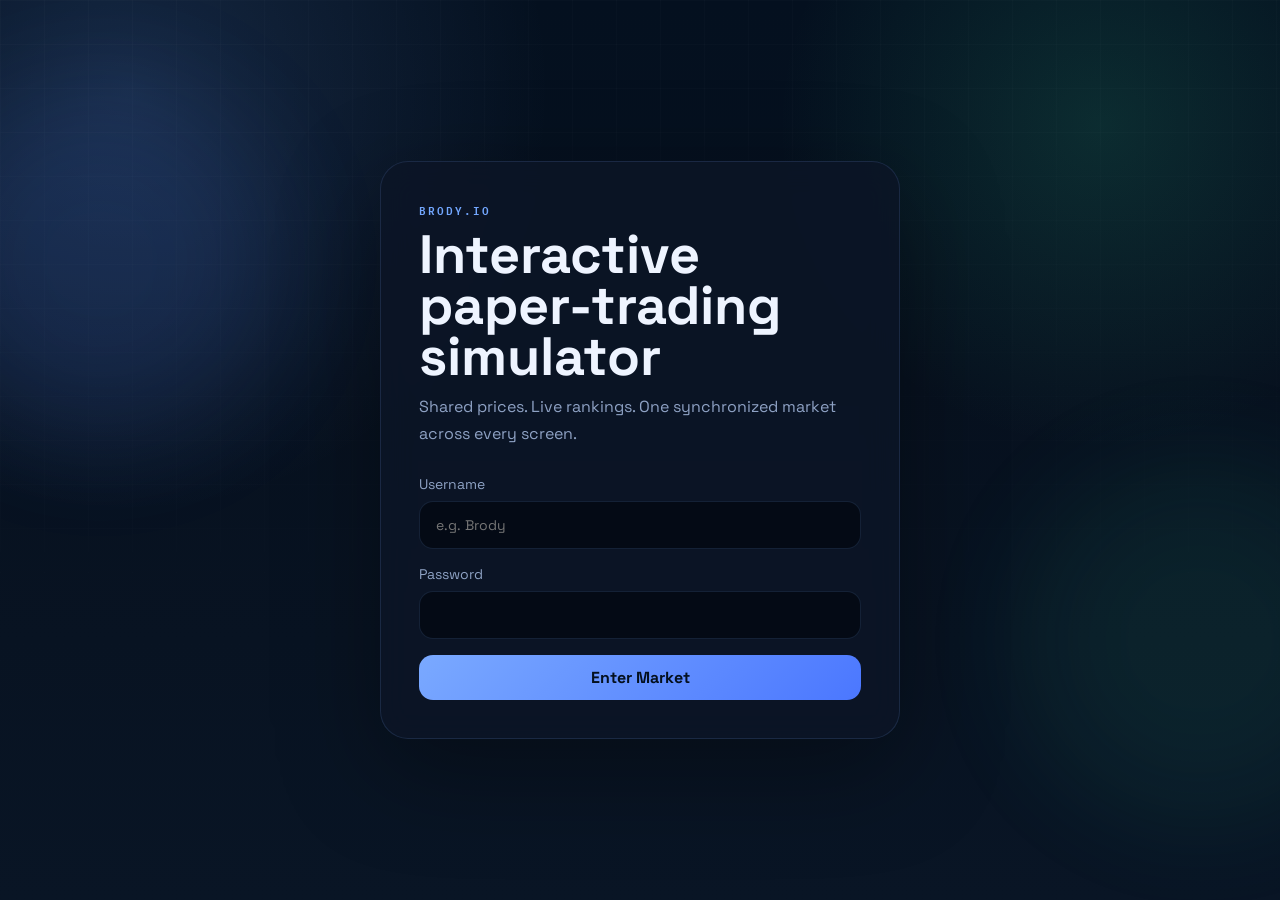
==== commit 046f209e: "Add Brody Supabase trading simulator" ====
--- a/index.html
+++ b/index.html
@@ -1,1276 +1,88 @@
 <!DOCTYPE html>
 <html lang="en">
 <head>
-<meta charset="UTF-8">
-<meta name="viewport" content="width=device-width, initial-scale=1.0">
-<title>Brody Capital — Paper Trading Platform</title>
-<link href="https://fonts.googleapis.com/css2?family=Inter:wght@400;500;600;700&family=DM+Mono:wght@400;500&display=swap" rel="stylesheet">
-<style>
-:root{
-  --bg:#0b0e14;--surface:#111620;--surface2:#161c28;
-  --border:#1e2738;--border2:#252f42;
-  --text:#e2e8f4;--text2:#8a97b0;--text3:#4a5568;
-  --green:#22c55e;--red:#ef4444;--blue:#3b82f6;
-  --gold:#f59e0b;
-}
-*{margin:0;padding:0;box-sizing:border-box;}
-html,body{width:100%;min-height:100vh;font-family:'Inter',system-ui,sans-serif;background:var(--bg);color:var(--text);overflow-x:hidden;font-size:14px;line-height:1.5;}
-
-/* TICKER */
-#ticker-wrap{background:var(--surface);border-bottom:1px solid var(--border);overflow:hidden;height:30px;display:flex;align-items:center;position:relative;z-index:60;}
-#ticker-inner{display:flex;gap:0;white-space:nowrap;animation:tickScroll 55s linear infinite;font-family:'DM Mono',monospace;font-size:11px;}
-@keyframes tickScroll{0%{transform:translateX(0)}100%{transform:translateX(-50%)}}
-.tick-item{padding:0 18px;border-right:1px solid var(--border);display:flex;align-items:center;gap:8px;height:30px;flex-shrink:0;}
-.tick-sym{color:var(--text2);font-weight:500;}
-.tick-pr{color:var(--text);}
-.tick-ch.g{color:var(--green);font-size:10px;} .tick-ch.r{color:var(--red);font-size:10px;}
-
-/* HEADER */
-#hdr{position:relative;z-index:50;background:var(--surface);border-bottom:1px solid var(--border);padding:0 20px;display:flex;align-items:center;gap:0;height:52px;}
-#logo{font-size:15px;font-weight:700;color:var(--text);display:flex;align-items:center;gap:8px;flex-shrink:0;cursor:default;padding-right:20px;margin-right:4px;}
-#logo-mark{width:24px;height:24px;background:var(--blue);border-radius:5px;display:flex;align-items:center;justify-content:center;font-size:12px;font-weight:700;color:#fff;}
-#logo span{color:var(--text2);font-weight:400;}
-.hs{display:flex;flex-direction:column;justify-content:center;padding:0 16px;border-left:1px solid var(--border);height:100%;}
-.hs .lb{font-size:10px;color:var(--text3);text-transform:uppercase;letter-spacing:.8px;font-weight:500;}
-.hs .vl{font-size:13px;font-weight:600;color:var(--text);font-family:'DM Mono',monospace;}
-.hs .vl.g{color:var(--green);} .hs .vl.r{color:var(--red);}
-#hdr-right{margin-left:auto;display:flex;align-items:center;gap:8px;}
-.hbtn{padding:5px 12px;border-radius:5px;cursor:pointer;font-family:'Inter',sans-serif;font-weight:500;font-size:12px;border:1px solid var(--border2);background:transparent;color:var(--text2);transition:all .15s;}
-.hbtn:hover{background:var(--surface2);color:var(--text);}
-#save-btn{border-color:var(--blue);color:var(--blue);}
-#save-btn:hover{background:rgba(59,130,246,.1);}
-#session-badge{font-family:'DM Mono',monospace;font-size:11px;color:var(--text3);padding:4px 10px;background:var(--surface2);border:1px solid var(--border);border-radius:4px;}
-
-/* TABS */
-#tabs{position:relative;z-index:50;display:flex;background:var(--surface);border-bottom:1px solid var(--border);padding:0 20px;}
-.tab{padding:11px 16px;cursor:pointer;font-weight:500;font-size:12px;color:var(--text2);border:none;background:none;border-bottom:2px solid transparent;transition:all .15s;user-select:none;}
-.tab:hover{color:var(--text);}
-.tab.active{color:var(--blue);border-bottom-color:var(--blue);}
-
-/* MAIN */
-#main{position:relative;z-index:50;background:var(--bg);min-height:calc(100vh - 112px);}
-.tp{display:none;padding:20px;}
-.tp.active{display:block;}
-
-/* MARKET LAYOUT */
-#market-layout{display:flex;gap:16px;}
-#market-sidebar{width:255px;flex-shrink:0;}
-#market-right{flex:1;min-width:0;}
-
-/* SECTION LABEL */
-.section-label{font-size:10px;font-weight:600;color:var(--text3);text-transform:uppercase;letter-spacing:1px;padding-bottom:8px;border-bottom:1px solid var(--border);margin-bottom:6px;}
-
-/* INSTRUMENT LIST */
-#inst-list{display:flex;flex-direction:column;gap:1px;}
-.inst-row{display:flex;align-items:center;gap:8px;padding:7px 8px;border-radius:5px;cursor:pointer;transition:background .1s;border:1px solid transparent;}
-.inst-row:hover{background:var(--surface);}
-.inst-row.sel{background:var(--surface);border-color:var(--border2);}
-.inst-sym{font-family:'DM Mono',monospace;font-size:11px;font-weight:500;color:var(--text);width:44px;flex-shrink:0;}
-.inst-info{flex:1;min-width:0;}
-.inst-name{font-size:10px;color:var(--text2);white-space:nowrap;overflow:hidden;text-overflow:ellipsis;}
-.inst-tag{display:inline-block;font-size:9px;color:var(--text3);background:var(--surface2);border:1px solid var(--border);padding:0 4px;border-radius:2px;margin-top:1px;}
-.inst-spark{flex-shrink:0;}
-.inst-right{text-align:right;flex-shrink:0;}
-.inst-pr{font-family:'DM Mono',monospace;font-size:11px;font-weight:500;color:var(--text);}
-.inst-ch{font-size:10px;font-weight:500;}
-.inst-ch.g{color:var(--green);} .inst-ch.r{color:var(--red);}
-
-/* ORDER PANEL */
-#order-panel{background:var(--surface);border:1px solid var(--border);border-radius:7px;overflow:hidden;margin-bottom:14px;}
-#op-header{padding:12px 16px;border-bottom:1px solid var(--border);display:flex;align-items:baseline;gap:10px;flex-wrap:wrap;}
-#op-sym{font-family:'DM Mono',monospace;font-size:16px;font-weight:600;color:var(--text);}
-#op-name{font-size:11px;color:var(--text2);}
-#op-price{font-family:'DM Mono',monospace;font-size:20px;font-weight:600;color:var(--text);margin-left:auto;}
-#op-chg{font-size:12px;font-weight:500;}
-#op-chart-wrap{padding:0 12px 12px;display:none;}
-#op-chart-wrap canvas{width:100%;height:72px;display:block;border:1px solid var(--border);border-radius:4px;background:var(--surface2);}
-#op-body{padding:14px 16px;}
-.op-label{font-size:10px;color:var(--text3);font-weight:600;text-transform:uppercase;letter-spacing:.7px;margin-bottom:6px;display:block;}
-.op-tabs{display:flex;gap:6px;margin-bottom:12px;}
-.op-tab{flex:1;padding:7px;border-radius:4px;font-size:12px;font-weight:600;cursor:pointer;border:1px solid var(--border);background:var(--surface2);color:var(--text2);transition:all .15s;text-align:center;}
-.op-tab.act-buy{background:rgba(34,197,94,.1);color:var(--green);border-color:rgba(34,197,94,.25);}
-.op-tab.act-sell{background:rgba(239,68,68,.1);color:var(--red);border-color:rgba(239,68,68,.25);}
-.op-tab:hover:not(.act-buy):not(.act-sell){color:var(--text);background:var(--surface);}
-.qty-row{display:flex;align-items:center;border:1px solid var(--border2);border-radius:5px;overflow:hidden;background:var(--surface2);margin-bottom:8px;}
-.qty-row button{width:32px;height:32px;border:none;background:transparent;color:var(--text2);font-size:14px;cursor:pointer;transition:background .1s;flex-shrink:0;}
-.qty-row button:hover{background:var(--border);color:var(--text);}
-#qdis{flex:1;text-align:center;font-family:'DM Mono',monospace;font-size:14px;font-weight:500;color:var(--text);border:none;border-left:1px solid var(--border);border-right:1px solid var(--border);background:transparent;padding:6px 0;}
-.preset-row{display:flex;gap:4px;margin-bottom:10px;}
-.pre{flex:1;padding:4px 0;text-align:center;border:1px solid var(--border);border-radius:4px;background:var(--surface2);color:var(--text2);cursor:pointer;font-size:10px;font-weight:500;transition:all .1s;}
-.pre:hover{background:var(--border);color:var(--text);}
-.order-meta{font-size:11px;color:var(--text2);margin-bottom:8px;display:flex;justify-content:space-between;}
-.order-meta span{color:var(--text);font-family:'DM Mono',monospace;}
-.exec-btn{width:100%;padding:9px;border:none;border-radius:5px;font-family:'Inter',sans-serif;font-weight:600;font-size:13px;cursor:pointer;transition:all .15s;}
-.exec-btn.buy{background:var(--green);color:#fff;}
-.exec-btn.sell{background:var(--red);color:#fff;}
-.exec-btn:hover{filter:brightness(1.08);}
-.exec-btn:active{filter:brightness(.95);}
-
-/* TABLES */
-.table-wrap{background:var(--surface);border:1px solid var(--border);border-radius:7px;overflow:hidden;}
-.tbl-head{padding:10px 16px;border-bottom:1px solid var(--border);font-size:11px;font-weight:600;color:var(--text2);display:flex;justify-content:space-between;align-items:center;}
-table{width:100%;border-collapse:collapse;font-size:12px;}
-thead th{padding:8px 14px;text-align:left;font-size:10px;font-weight:600;color:var(--text3);text-transform:uppercase;letter-spacing:.7px;border-bottom:1px solid var(--border);}
-tbody tr{border-bottom:1px solid var(--border);transition:background .1s;}
-tbody tr:last-child{border-bottom:none;}
-tbody tr:hover{background:rgba(255,255,255,.02);}
-tbody td{padding:8px 14px;}
-.td-sym{font-family:'DM Mono',monospace;font-weight:500;}
-.td-num{font-family:'DM Mono',monospace;color:var(--text2);}
-.td-g{font-family:'DM Mono',monospace;color:var(--green);}
-.td-r{font-family:'DM Mono',monospace;color:var(--red);}
-.close-btn{padding:3px 8px;border:1px solid var(--border2);background:transparent;color:var(--text2);border-radius:4px;cursor:pointer;font-size:11px;font-family:'Inter',sans-serif;transition:all .1s;}
-.close-btn:hover{border-color:var(--red);color:var(--red);background:rgba(239,68,68,.08);}
-
-/* PORTFOLIO CARDS */
-.port-grid{display:grid;grid-template-columns:repeat(4,1fr);gap:12px;margin-bottom:16px;}
-@media(max-width:800px){.port-grid{grid-template-columns:1fr 1fr;}}
-.pcard{background:var(--surface);border:1px solid var(--border);border-radius:7px;padding:14px;}
-.pcard .lb{font-size:10px;color:var(--text3);text-transform:uppercase;letter-spacing:.8px;font-weight:600;margin-bottom:4px;}
-.pcard .vl{font-family:'DM Mono',monospace;font-size:18px;font-weight:600;color:var(--text);}
-.pcard .vl.g{color:var(--green);} .pcard .vl.r{color:var(--red);}
-
-/* REAL ESTATE */
-#pass-row{display:flex;align-items:center;gap:12px;margin-bottom:14px;}
-#city-name{font-size:14px;font-weight:600;color:var(--text);}
-#pass-badge{font-size:11px;color:var(--green);font-weight:600;font-family:'DM Mono',monospace;background:rgba(34,197,94,.08);border:1px solid rgba(34,197,94,.2);border-radius:4px;padding:3px 8px;}
-.asset-grid{display:grid;grid-template-columns:repeat(auto-fill,minmax(215px,1fr));gap:12px;}
-.acard{background:var(--surface);border:1px solid var(--border);border-radius:7px;padding:14px;position:relative;transition:border-color .15s;}
-.acard:hover{border-color:var(--border2);}
-.acard-badge{position:absolute;top:10px;right:10px;background:rgba(34,197,94,.1);border:1px solid rgba(34,197,94,.25);color:var(--green);border-radius:3px;padding:2px 7px;font-size:10px;font-weight:600;}
-.acard-nm{font-size:13px;font-weight:600;color:var(--text);margin-bottom:3px;}
-.acard-ds{font-size:11px;color:var(--text2);margin-bottom:10px;line-height:1.45;}
-.acard-bar{height:2px;background:var(--border);border-radius:1px;margin-bottom:8px;}
-.acard-fill{height:100%;border-radius:1px;background:var(--blue);transition:width .4s;}
-.acard-yield{font-size:11px;color:var(--green);font-weight:600;font-family:'DM Mono',monospace;margin-bottom:10px;}
-.acard-btn{width:100%;padding:7px;border-radius:4px;border:1px solid var(--border2);font-family:'Inter',sans-serif;font-weight:600;font-size:11px;cursor:pointer;transition:all .15s;background:var(--surface2);color:var(--text2);}
-.acard-btn.can{background:rgba(59,130,246,.08);border-color:rgba(59,130,246,.3);color:var(--blue);}
-.acard-btn.can:hover{background:rgba(59,130,246,.16);}
-.acard-btn.cant{cursor:not-allowed;opacity:.4;}
-.acard-btn.maxd{background:rgba(34,197,94,.08);border-color:rgba(34,197,94,.25);color:var(--green);cursor:default;}
-
-/* TOOLS */
-.tool-grid{display:grid;grid-template-columns:repeat(auto-fill,minmax(215px,1fr));gap:12px;}
-.tcard{background:var(--surface);border:1px solid var(--border);border-radius:7px;padding:14px;transition:border-color .15s;}
-.tcard:hover{border-color:var(--border2);}
-.tcard-nm{font-size:13px;font-weight:600;color:var(--text);margin-bottom:3px;}
-.tcard-ds{font-size:11px;color:var(--text2);margin-bottom:8px;line-height:1.45;}
-.tcard-ef{font-size:10px;color:var(--blue);font-weight:600;text-transform:uppercase;letter-spacing:.5px;margin-bottom:10px;}
-.tcard-btn{width:100%;padding:7px;border-radius:4px;font-family:'Inter',sans-serif;font-weight:600;font-size:11px;cursor:pointer;transition:all .15s;border:1px solid var(--border2);background:var(--surface2);color:var(--text2);}
-.tcard-btn.can{background:rgba(59,130,246,.08);border-color:rgba(59,130,246,.3);color:var(--blue);}
-.tcard-btn.can:hover{background:rgba(59,130,246,.16);}
-.tcard-btn.cant{cursor:not-allowed;opacity:.4;}
-.tcard-btn.owned{background:rgba(34,197,94,.08);border-color:rgba(34,197,94,.25);color:var(--green);cursor:default;}
-
-/* NOTIFICATIONS */
-#notif-area{position:fixed;bottom:20px;right:20px;z-index:500;display:flex;flex-direction:column;gap:6px;pointer-events:none;max-width:310px;}
-.notif{background:var(--surface);border:1px solid var(--border2);border-radius:5px;padding:8px 12px;font-size:12px;color:var(--text);border-left:3px solid var(--blue);animation:nIn .25s ease,nOut .3s 4s ease forwards;box-shadow:0 4px 14px rgba(0,0,0,.5);line-height:1.4;}
-.notif.g{border-left-color:var(--green);} .notif.r{border-left-color:var(--red);} .notif.y{border-left-color:var(--gold);}
-@keyframes nIn{from{transform:translateX(10px);opacity:0}to{transform:none;opacity:1}}
-@keyframes nOut{from{opacity:1}to{opacity:0}}
-
-/* FLASH BADGE */
-.flash-badge{position:fixed;z-index:400;pointer-events:none;font-family:'DM Mono',monospace;font-size:12px;font-weight:500;color:var(--green);background:rgba(34,197,94,.1);border:1px solid rgba(34,197,94,.25);border-radius:4px;padding:3px 8px;animation:fbUp 1s ease forwards;}
-.flash-badge.r{color:var(--red);background:rgba(239,68,68,.1);border-color:rgba(239,68,68,.25);}
-@keyframes fbUp{0%{opacity:1;transform:translateY(0)}70%{opacity:1}100%{opacity:0;transform:translateY(-36px)}}
-
-/* WELCOME */
-#welcome{position:fixed;inset:0;z-index:1000;display:flex;align-items:center;justify-content:center;background:var(--bg);}
-#wbox{text-align:center;padding:40px 32px;max-width:380px;width:100%;}
-#w-logo-area{display:flex;align-items:center;justify-content:center;gap:10px;margin-bottom:8px;}
-#w-logo-mark{width:38px;height:38px;background:var(--blue);border-radius:9px;display:flex;align-items:center;justify-content:center;font-size:19px;font-weight:700;color:#fff;}
-#w-logo-text{font-size:24px;font-weight:700;color:var(--text);letter-spacing:-.3px;}
-#w-logo-text span{color:var(--text2);font-weight:400;}
-#w-tagline{font-size:13px;color:var(--text2);margin:6px 0 28px;}
-#w-actions{display:flex;flex-direction:column;gap:8px;}
-.wbtn{padding:11px;border-radius:6px;font-family:'Inter',sans-serif;font-weight:600;font-size:13px;cursor:pointer;transition:all .2s;border:1px solid;}
-#w-new{background:var(--blue);border-color:var(--blue);color:#fff;box-shadow:0 2px 14px rgba(59,130,246,.3);}
-#w-new:hover{filter:brightness(1.1);}
-#w-cont{background:transparent;border-color:var(--border2);color:var(--text2);display:none;}
-#w-cont:hover{background:var(--surface);color:var(--text);}
-#w-save-info{font-size:11px;color:var(--text3);margin-top:10px;}
-#w-save-detail{font-size:11px;color:var(--text2);margin-top:4px;min-height:16px;}
-
-/* TUTORIAL */
-#tut-wrap{position:fixed;inset:0;z-index:900;background:rgba(0,0,0,.78);display:none;align-items:flex-end;justify-content:center;padding:0 0 28px;}
-#tut-wrap.on{display:flex;}
-#tut-card{background:var(--surface);border:1px solid var(--border2);border-radius:9px;padding:22px;max-width:430px;width:92%;box-shadow:0 8px 40px rgba(0,0,0,.7);animation:tUp .32s cubic-bezier(.4,0,.2,1);position:relative;overflow:hidden;}
-@keyframes tUp{from{transform:translateY(28px);opacity:0}to{transform:none;opacity:1}}
-#tut-prog-bar{position:absolute;top:0;left:0;right:0;height:2px;background:var(--border);}
-#tut-prog-fill{height:100%;background:var(--blue);transition:width .4s ease;}
-#tut-graphic{font-size:2rem;margin-bottom:8px;display:block;}
-#tut-step-lbl{font-size:10px;font-weight:600;color:var(--text3);text-transform:uppercase;letter-spacing:1px;margin-bottom:5px;}
-#tut-title{font-size:16px;font-weight:700;color:var(--text);margin-bottom:8px;}
-#tut-dots{display:flex;gap:4px;margin-bottom:12px;}
-.tut-dot{width:5px;height:5px;border-radius:50%;background:var(--border2);transition:all .2s;}
-.tut-dot.on{background:var(--blue);width:14px;border-radius:3px;}
-#tut-body{font-size:12px;color:var(--text2);line-height:1.65;margin-bottom:16px;}
-#tut-btns{display:flex;gap:8px;}
-#tut-next{flex:1;padding:9px;border:none;border-radius:5px;background:var(--blue);color:#fff;font-family:'Inter',sans-serif;font-weight:600;font-size:12px;cursor:pointer;transition:all .15s;}
-#tut-next:hover{filter:brightness(1.1);}
-#tut-skip{padding:9px 14px;border-radius:5px;border:1px solid var(--border2);background:transparent;color:var(--text2);font-family:'Inter',sans-serif;font-weight:500;font-size:12px;cursor:pointer;transition:all .15s;}
-#tut-skip:hover{color:var(--text);}
-.tut-highlight{outline:2px solid var(--blue)!important;outline-offset:3px!important;border-radius:5px!important;}
-
-/* MODAL */
-#gpop{position:fixed;inset:0;background:rgba(0,0,0,.72);z-index:600;display:none;align-items:center;justify-content:center;}
-#gpop.on{display:flex;}
-#gpop-box{background:var(--surface);border:1px solid var(--border2);border-radius:9px;padding:26px;max-width:350px;width:90%;text-align:center;box-shadow:0 8px 40px rgba(0,0,0,.6);animation:pIn .28s cubic-bezier(.34,1.56,.64,1);}
-@keyframes pIn{from{transform:scale(.88);opacity:0}to{transform:none;opacity:1}}
-#gpop-emo{font-size:2.2rem;margin-bottom:8px;}
-#gpop-title{font-size:15px;font-weight:700;color:var(--text);margin-bottom:8px;}
-#gpop-msg{font-size:12px;color:var(--text2);line-height:1.6;margin-bottom:18px;}
-#gpop-btn{background:var(--blue);color:#fff;border:none;border-radius:5px;padding:8px 26px;font-family:'Inter',sans-serif;font-weight:600;font-size:12px;cursor:pointer;transition:all .15s;}
-#gpop-btn:hover{filter:brightness(1.1);}
-
-/* CRASH */
-#crash-fx{position:fixed;inset:0;background:rgba(239,68,68,.05);z-index:350;pointer-events:none;display:none;animation:crFx .7s infinite;}
-@keyframes crFx{0%,100%{opacity:1}50%{opacity:0}}
-
-/* SAVE FLASH */
-@keyframes saveFlash{0%,100%{opacity:1}50%{opacity:.4}}
-.flashing{animation:saveFlash .4s ease;}
-
-/* SCROLLBAR */
-::-webkit-scrollbar{width:5px}
-::-webkit-scrollbar-track{background:transparent}
-::-webkit-scrollbar-thumb{background:var(--border2);border-radius:3px}
-</style>
+  <meta charset="UTF-8">
+  <meta name="viewport" content="width=device-width, initial-scale=1.0">
+  <title>Brody.io</title>
+  <link rel="preconnect" href="https://fonts.googleapis.com">
+  <link rel="preconnect" href="https://fonts.gstatic.com" crossorigin>
+  <link href="https://fonts.googleapis.com/css2?family=Space+Grotesk:wght@400;500;700&family=IBM+Plex+Mono:wght@400;500;600&display=swap" rel="stylesheet">
+  <link rel="stylesheet" href="./styles.css">
 </head>
 <body>
+  <div class="background-grid"></div>
+  <div class="orb orb-a"></div>
+  <div class="orb orb-b"></div>
 
-<div id="crash-fx"></div>
-<div id="notif-area"></div>
+  <main class="shell">
+    <section id="login-view" class="login-view">
+      <div class="login-panel">
+        <div class="eyebrow">BRODY.IO</div>
+        <h1>Interactive paper-trading simulator</h1>
+        <p>Shared prices. Live rankings. One synchronized market across every screen.</p>
+        <form id="login-form" class="login-form">
+          <label>
+            Username
+            <input id="username" name="username" type="text" placeholder="e.g. Brody" autocomplete="username" required>
+          </label>
+          <label>
+            Password
+            <input id="password" name="password" type="password" autocomplete="current-password" required>
+          </label>
+          <button type="submit" class="primary-btn">Enter Market</button>
+        </form>
+        <p id="login-error" class="error-text hidden"></p>
+      </div>
+    </section>
 
-<!-- MODAL -->
-<div id="gpop">
-  <div id="gpop-box">
-    <div id="gpop-emo">📊</div>
-    <div id="gpop-title">Title</div>
-    <div id="gpop-msg">Message</div>
-    <button id="gpop-btn" onclick="closeGpop()">Dismiss</button>
-  </div>
-</div>
-
-<!-- WELCOME -->
-<div id="welcome">
-  <div id="wbox">
-    <div id="w-logo-area">
-      <div id="w-logo-mark">B</div>
-      <div id="w-logo-text">Brody <span>Capital</span></div>
-    </div>
-    <div id="w-tagline">Paper Trading Simulator</div>
-    <div id="w-actions">
-      <button class="wbtn" id="w-new" onclick="startNew()">New Session</button>
-      <button class="wbtn" id="w-cont" onclick="loadGame()">Resume Session</button>
-    </div>
-    <div id="w-save-info">Progress auto-saves every 30 seconds</div>
-    <div id="w-save-detail"></div>
-  </div>
-</div>
-
-<!-- TUTORIAL -->
-<div id="tut-wrap">
-  <div id="tut-card">
-    <div id="tut-prog-bar"><div id="tut-prog-fill" style="width:0%"></div></div>
-    <div id="tut-graphic">📊</div>
-    <div id="tut-step-lbl">STEP 1 OF 7</div>
-    <div id="tut-title">Welcome</div>
-    <div id="tut-dots"></div>
-    <div id="tut-body">Loading...</div>
-    <div id="tut-btns">
-      <button id="tut-next" onclick="tutAdvance()">Next →</button>
-      <button id="tut-skip" onclick="tutEnd()">Skip</button>
-    </div>
-  </div>
-</div>
-
-<!-- TICKER -->
-<div id="ticker-wrap"><div id="ticker-inner"></div></div>
-
-<!-- HEADER -->
-<div id="hdr">
-  <div id="logo">
-    <div id="logo-mark">B</div>
-    <div>Brody <span>Capital</span></div>
-  </div>
-  <div class="hs"><div class="lb">Cash</div><div class="vl" id="h-cash">$5,000.00</div></div>
-  <div class="hs"><div class="lb">Portfolio Value</div><div class="vl" id="h-nw">$5,000.00</div></div>
-  <div class="hs"><div class="lb">Session P&amp;L</div><div class="vl" id="h-pnl">$0.00</div></div>
-  <div class="hs"><div class="lb">Passive Income</div><div class="vl g" id="h-pass">$0/min</div></div>
-  <div id="hdr-right">
-    <div id="session-badge">SESSION 1</div>
-    <button class="hbtn" id="spd-btn" onclick="toggleSpeed()">Speed: 1×</button>
-    <button class="hbtn" id="save-btn" onclick="manualSave()">Save</button>
-  </div>
-</div>
-
-<!-- TABS -->
-<div id="tabs">
-  <div class="tab active" id="tab-btn-market" onclick="showTab('market',this)">Markets</div>
-  <div class="tab" id="tab-btn-port"   onclick="showTab('port',this)">Portfolio</div>
-  <div class="tab" id="tab-btn-city"   onclick="showTab('city',this)">Real Estate</div>
-  <div class="tab" id="tab-btn-upg"    onclick="showTab('upg',this)">Platform Tools</div>
-</div>
-
-<!-- MAIN -->
-<div id="main">
-
-  <!-- MARKETS -->
-  <div class="tp active" id="tab-market">
-    <div id="market-layout">
-      <div id="market-sidebar">
-        <div class="section-label">Instruments</div>
-        <div id="inst-list"></div>
-      </div>
-      <div id="market-right">
-        <div id="order-panel">
-          <div id="op-header">
-            <div id="op-sym" style="color:var(--text2)">—</div>
-            <div id="op-name">Select an instrument from the list</div>
-            <div id="op-price" style="font-size:14px;color:var(--text2)">—</div>
-            <div id="op-chg"></div>
-          </div>
-          <div id="op-chart-wrap"><canvas id="op-chart" height="72"></canvas></div>
-          <div id="op-body">
-            <div class="op-tabs">
-              <div class="op-tab act-buy" id="side-buy" onclick="setOrderSide('buy')">Buy</div>
-              <div class="op-tab" id="side-sell" onclick="setOrderSide('sell')">Sell</div>
-            </div>
-            <span class="op-label">Quantity</span>
-            <div class="qty-row">
-              <button onclick="adjQ(-10)">−−</button>
-              <button onclick="adjQ(-1)">−</button>
-              <div id="qdis">1</div>
-              <button onclick="adjQ(1)">+</button>
-              <button onclick="adjQ(10)">++</button>
-            </div>
-            <div class="preset-row">
-              <div class="pre" onclick="setQ(1)">1</div>
-              <div class="pre" onclick="setQ(5)">5</div>
-              <div class="pre" onclick="setQ(10)">10</div>
-              <div class="pre" onclick="setQ(25)">25</div>
-              <div class="pre" onclick="setQP(.25)">25%</div>
-              <div class="pre" onclick="setQP(.5)">50%</div>
-              <div class="pre" onclick="setQP(1)">Max</div>
-            </div>
-            <div class="order-meta"><span>Order value</span><span id="tp-cost">$0.00</span></div>
-            <div class="order-meta" style="margin-top:-4px"><span>Current position</span><span id="tp-own">No position</span></div>
-            <button class="exec-btn buy" id="exec-btn" onclick="trade(orderSide)">Place Buy Order</button>
+    <section id="app-view" class="app-view hidden">
+      <header class="topbar">
+        <div>
+          <div class="eyebrow">BRODY.IO</div>
+          <h2>Paper-Trading Simulator</h2>
+        </div>
+        <div class="topbar-right">
+          <div id="market-status" class="status-pill">Syncing...</div>
+          <div class="user-chip">
+            <span id="current-user">guest</span>
+            <button id="logout-btn" class="ghost-btn">Logout</button>
           </div>
         </div>
-        <div class="table-wrap">
-          <div class="tbl-head">Open Positions</div>
-          <table>
-            <thead><tr><th>Symbol</th><th>Qty</th><th>Avg Cost</th><th>Last</th><th>P&amp;L</th><th>Value</th><th></th></tr></thead>
-            <tbody id="pos-tbody"></tbody>
-          </table>
-        </div>
+      </header>
+
+      <div id="announcement-banner" class="announcement-banner hidden"></div>
+
+      <div id="ticker-tape" class="ticker-tape"></div>
+
+      <div class="layout">
+        <aside class="sidebar">
+          <button class="nav-link active" data-view="dashboard">Dashboard</button>
+          <button class="nav-link" data-view="markets">Markets</button>
+          <button class="nav-link" data-view="portfolio">Portfolio</button>
+          <button class="nav-link" data-view="trade">Trade</button>
+          <button class="nav-link" data-view="leaderboard">Leaderboard</button>
+          <button class="nav-link" data-view="history">Trade History</button>
+          <button id="admin-link" class="nav-link hidden" data-view="admin">Admin</button>
+          <div class="sidebar-note">
+            <span class="mono">Backend</span>
+            <strong id="connection-state">Connecting</strong>
+          </div>
+        </aside>
+
+        <section class="content">
+          <div id="dashboard-view" class="page-view"></div>
+          <div id="markets-view" class="page-view hidden"></div>
+          <div id="portfolio-view" class="page-view hidden"></div>
+          <div id="trade-view" class="page-view hidden"></div>
+          <div id="leaderboard-view" class="page-view hidden"></div>
+          <div id="history-view" class="page-view hidden"></div>
+          <div id="admin-view" class="page-view hidden"></div>
+        </section>
       </div>
-    </div>
-  </div>
+    </section>
+  </main>
 
-  <!-- PORTFOLIO -->
-  <div class="tp" id="tab-port">
-    <div class="port-grid">
-      <div class="pcard"><div class="lb">Cash Balance</div><div class="vl" id="pt-cash">—</div></div>
-      <div class="pcard"><div class="lb">Holdings Value</div><div class="vl" id="pt-hold">—</div></div>
-      <div class="pcard"><div class="lb">Total Net Worth</div><div class="vl" id="pt-nw">—</div></div>
-      <div class="pcard"><div class="lb">All-Time P&amp;L</div><div class="vl" id="pt-pnl">—</div></div>
-    </div>
-    <div class="table-wrap">
-      <div class="tbl-head">Holdings</div>
-      <table>
-        <thead><tr><th>Symbol</th><th>Name</th><th>Qty</th><th>Avg Cost</th><th>Last</th><th>P&amp;L</th><th>Value</th><th></th></tr></thead>
-        <tbody id="port-tbody"></tbody>
-      </table>
-    </div>
-  </div>
-
-  <!-- REAL ESTATE -->
-  <div class="tp" id="tab-city">
-    <div id="pass-row">
-      <div id="city-name">Starter Portfolio</div>
-      <div id="pass-badge">$0 / min</div>
-    </div>
-    <p style="color:var(--text2);font-size:12px;margin-bottom:14px">Acquire income-generating assets that pay passive returns every minute. Each asset can be upgraded three times for compounding yield.</p>
-    <div class="asset-grid" id="bld-grid"></div>
-  </div>
-
-  <!-- PLATFORM TOOLS -->
-  <div class="tp" id="tab-upg">
-    <p style="color:var(--text2);font-size:12px;margin-bottom:14px">Unlock platform features to enhance data feeds, manage risk, and grow passive income streams.</p>
-    <div class="tool-grid" id="upg-grid"></div>
-  </div>
-
-</div>
-
-<script>
-let orderSide='buy';
-
-/* ════════════════════════════════════════════
-   DATA
-════════════════════════════════════════════ */
-const STOCKS=[
-  {t:'JAGN', n:'Jagan Brokerage',       p:100, v:.018, e:'🏦', k:'STOCK'},
-  {t:'ABEL', n:'Abel Group',             p:74,  v:.022, e:'💼', k:'STOCK'},
-  {t:'BROD', n:'BrodyCoin',              p:12,  v:.055, e:'🪙', k:'CRYPTO'},
-  {t:'AUVI', n:'AuviX',                  p:45,  v:.028, e:'💻', k:'STOCK'},
-  {t:'SUNY', n:'SunnyD',                 p:33,  v:.020, e:'🍊', k:'STOCK'},
-  {t:'JOHN', n:'John Pork Jerky',        p:22,  v:.024, e:'🥩', k:'STOCK'},
-  {t:'CARV', n:"Carver's Cars",          p:61,  v:.025, e:'🚗', k:'STOCK'},
-  {t:'3000', n:'Turbo Technologies',     p:88,  v:.030, e:'⚙️', k:'STOCK'},
-  {t:'MONT', n:'MontyCoin',              p:8,   v:.065, e:'🪙', k:'CRYPTO'},
-  {t:'HIMYU',n:'HimyuCoin',              p:5,   v:.070, e:'🪙', k:'CRYPTO'},
-  {t:'LIAM', n:'LiamX',                  p:19,  v:.060, e:'🪙', k:'CRYPTO'},
-  {t:'JAX',  n:'JaxCoin',                p:15,  v:.062, e:'🪙', k:'CRYPTO'},
-  {t:'DYLN', n:'DeylinCoin',             p:11,  v:.068, e:'🪙', k:'CRYPTO'},
-  {t:'MATT', n:'MattCoin',               p:9,   v:.072, e:'🪙', k:'CRYPTO'},
-  {t:'SAVD', n:'SaviorCoin',             p:6,   v:.080, e:'🪙', k:'CRYPTO'},
-  {t:'VINY', n:'Vinny Basketball',       p:55,  v:.021, e:'🏀', k:'STOCK'},
-  {t:'TIMM', n:'TimmyCoin',              p:7,   v:.075, e:'🪙', k:'CRYPTO'},
-];
-
-const BUILDINGS=[
-  {id:'kiosk',   e:'🏪', n:'Market Kiosk',   d:'Your first passive income stream. Small but steady.',      b:10,  c:400,    m:3},
-  {id:'diner',   e:'🍽️', n:'Brody Diner',     d:'Burgers, fries, and steady cash flow.',        b:28,  c:1200,   m:3},
-  {id:'carwash', e:'🚗', n:'Speed Wash',      d:'Cars in, money out. Simple.',                  b:50,  c:2800,   m:3},
-  {id:'gym',     e:'💪', n:'Gains Gym',       d:'Monthly memberships. Perpetual gains.',        b:80,  c:6000,   m:3},
-  {id:'mall',    e:'🛍️', n:'Brody Mall',      d:'Dozens of shops. One roof. All yours.',        b:160, c:14000,  m:3},
-  {id:'hotel',   e:'🏨', n:'Hotel Brody',     d:'Five stars. Five figures a minute.',           b:280, c:30000,  m:3},
-  {id:'invbank',  e:'🏦', n:'Investment Bank',  d:'High-frequency revenue from capital markets.',  b:500, c:60000,  m:3},
-  {id:'tower',   e:'🏢', n:'Brody Tower',     d:'Class-A commercial tower. Flagship income asset.',                 b:900, c:120000, m:3},
-  {id:'stadium', e:'🏟️', n:'Sports Complex',  d:'Premium venue with year-round event revenue.',     b:1500,c:250000, m:3},
-];
-
-const UPGRADES=[
-  {id:'turbo',   e:'⚡', n:'Turbo Feed',       d:'Market prices update twice as fast.',           f:'+100% tick speed',    c:2000},
-  {id:'insider', e:'🕵️', n:'Insider Network',  d:'Stocks are 20% less volatile — easier trends.', f:'-20% volatility',     c:4000},
-  {id:'passive', e:'📦', n:'Logistics Empire', d:'All buildings earn 50% more per minute.',       f:'+50% passive income', c:8000},
-  {id:'shield',  e:'🛡️', n:'Crash Insurance',  d:'Market crashes barely scratch your crypto.',    f:'Crash protection',    c:10000},
-  {id:'dividend',e:'💸', n:'Dividend Engine',  d:'Earn 1% of your holdings value every minute.',  f:'+1%/min on holdings', c:18000},
-  {id:'maker',   e:'🏦', n:'Order Rebate',     d:'Earn 1% back on every executed buy order.',          f:'+1% buy rebate',      c:25000},
-  {id:'moon',    e:'🚀', n:'Catalyst Engine',    d:'Once per session, a crypto experiences a breakout event.',           f:'Simulates daily breakout events',      c:40000},
-  {id:'oracle',  e:'🔮', n:'Trend Analyzer',    d:'Displays momentum direction on every instrument.',     f:'Momentum indicators on all assets',c:15000},
-];
-
-const NEWS_POOL=[
-  {col:'g', f:s=>`${s.t} beats earnings estimates significantly.`,       sent:3},
-  {col:'r', f:s=>`${s.t} CEO steps down amid controversy.`,             sent:-3},
-  {col:'g', f:s=>`Analysts upgrade ${s.t} to STRONG BUY.`,             sent:2},
-  {col:'r', f:s=>`${s.t} faces massive class-action lawsuit.`,          sent:-2},
-  {col:'y', f:s=>`${s.t} merger rumors swirling. Hold tight.`,         sent:1},
-  {col:'g', f:s=>`Institutional accumulation detected in ${s.t}.`,               sent:4},
-  {col:'r', f:s=>`Security audit flags concerns at ${s.t}. Selling pressure.`,           sent:-4},
-  {col:'g', f:s=>`Government contract awarded to ${s.t}!`,             sent:3},
-  {col:'r', f:s=>`${s.t} misses revenue forecast. Guidance lowered.`,        sent:-3},
-  {col:'y', f:s=>`${s.t} announces stock buyback program.`,            sent:0},
-  {col:'g', f:s=>`${s.t} reports record quarterly revenue.`,          sent:2},
-  {col:'r', f:s=>`Insider selling detected at ${s.t}.`,                sent:-2},
-];
-
-/* ════════════════════════════════════════════
-   GAME STATE
-════════════════════════════════════════════ */
-const G={
-  cash:5000, startCash:5000, dayStartNW:5000,
-  stocks:[],
-  pos:{},           // {ticker: {qty, avg}}
-  buildings:{},     // {id: {level}}
-  upgrades:{},      // {id: true}
-  sel:null,         // selected ticker
-  qty:1,
-  day:1,
-  speed:1,
-  // upgrade flags
-  volMult:1, passBoost:1, crashShield:false,
-  dividends:false, tradeBonus:0,
-  moonActive:false, moonUsed:false, oracle:false,
-  totalTrades:0, bestTrade:0,
-};
-
-/* ════════════════════════════════════════════
-   COOKIE SAVE / LOAD
-════════════════════════════════════════════ */
-const SAVE_KEY='brody_capital_v1';
-
-function saveGame(){
-  const payload={
-    cash:G.cash, startCash:G.startCash, dayStartNW:G.dayStartNW,
-    pos:G.pos, buildings:G.buildings, upgrades:G.upgrades,
-    day:G.day, speed:G.speed, volMult:G.volMult, passBoost:G.passBoost,
-    crashShield:G.crashShield, dividends:G.dividends, tradeBonus:G.tradeBonus,
-    moonActive:G.moonActive, moonUsed:G.moonUsed, oracle:G.oracle,
-    totalTrades:G.totalTrades, bestTrade:G.bestTrade,
-    nw:getNW(), savedAt:new Date().toISOString(),
-  };
-  const exp=new Date(Date.now()+30*864e5).toUTCString();
-  document.cookie=`${SAVE_KEY}=${encodeURIComponent(JSON.stringify(payload))};expires=${exp};path=/;SameSite=Lax`;
-}
-
-function readSave(){
-  const match=document.cookie.split(';').find(c=>c.trim().startsWith(SAVE_KEY+'='));
-  if(!match)return null;
-  try{return JSON.parse(decodeURIComponent(match.trim().slice(SAVE_KEY.length+1)));}
-  catch{return null;}
-}
-
-function nukeSave(){
-  document.cookie=`${SAVE_KEY}=;expires=Thu,01 Jan 1970 00:00:00 UTC;path=/;`;
-}
-
-function manualSave(){
-  saveGame();
-  const btn=document.getElementById('save-btn');
-  const orig=btn.textContent;
-  btn.textContent='✅ Saved';
-  btn.classList.add('flashing');
-  setTimeout(()=>{btn.textContent=orig;btn.classList.remove('flashing');},1500);
-  notify('💾 Progress saved.','y');
-}
-
-/* ════════════════════════════════════════════
-   WELCOME SCREEN
-════════════════════════════════════════════ */
-function initWelcome(){
-  const sv=readSave();
-  if(sv){
-    document.getElementById('w-cont').style.display='block';
-    const ago=timeAgo(new Date(sv.savedAt));
-    document.getElementById('w-save-detail').textContent=
-      `Saved ${ago} · Day ${sv.day} · $${fmtN(sv.nw||0)} net worth`;
-  }
-}
-
-function timeAgo(d){
-  const s=Math.floor((Date.now()-d)/1000);
-  if(s<60)return'just now';
-  if(s<3600)return Math.floor(s/60)+'m ago';
-  if(s<86400)return Math.floor(s/3600)+'h ago';
-  return Math.floor(s/86400)+'d ago';
-}
-
-function startNew(){
-  nukeSave();
-  resetState();
-  initStocks();
-  hideWelcome();
-  startTutorial();   // tutorial shown BEFORE engine starts
-}
-
-function loadGame(){
-  const sv=readSave();
-  if(!sv){startNew();return;}
-  Object.assign(G,{
-    cash:sv.cash, startCash:sv.startCash, dayStartNW:sv.dayStartNW,
-    pos:sv.pos||{}, buildings:sv.buildings||{}, upgrades:sv.upgrades||{},
-    day:sv.day||1, speed:sv.speed||1, volMult:sv.volMult||1,
-    passBoost:sv.passBoost||1, crashShield:sv.crashShield||false,
-    dividends:sv.dividends||false, tradeBonus:sv.tradeBonus||0,
-    moonActive:sv.moonActive||false, moonUsed:sv.moonUsed||false,
-    oracle:sv.oracle||false, totalTrades:sv.totalTrades||0, bestTrade:sv.bestTrade||0,
-  });
-  initStocks();
-  applyAllUpgrades();
-  hideWelcome();
-  bootGame();   // skip tutorial for loaded saves
-  notify('Session resumed. Day '+G.day,'y');
-}
-
-function hideWelcome(){
-  document.getElementById('welcome').style.display='none';
-}
-
-function resetState(){
-  Object.assign(G,{
-    cash:5000, startCash:5000, dayStartNW:5000,
-    pos:{}, buildings:{}, upgrades:{},
-    day:1, speed:1, volMult:1, passBoost:1,
-    crashShield:false, dividends:false, tradeBonus:0,
-    moonActive:false, moonUsed:false, oracle:false,
-    totalTrades:0, bestTrade:0, sel:null, qty:1,
-  });
-}
-
-/* ════════════════════════════════════════════
-   STOCKS INIT
-════════════════════════════════════════════ */
-function initStocks(){
-  G.stocks=STOCKS.map(s=>({
-    ...s,
-    cur:s.p,
-    open:s.p,
-    prev:s.p,
-    sent:0,
-    hist:Array.from({length:40},()=>s.p*(1+(Math.random()-.5)*.08)),
-  }));
-}
-
-/* ════════════════════════════════════════════
-   ENGINE  (only runs after tutorial ends)
-════════════════════════════════════════════ */
-let _tick,_pass,_news,_day,_render,_autoSave;
-
-function bootGame(){
-  stopEngine();
-  const sp=G.speed;
-  const baseMs=G.upgrades['turbo']?400:800;
-  _tick    =setInterval(tickPrices,  baseMs/sp);
-  _pass    =setInterval(passiveTick, 60000/sp);
-  _news    =setInterval(fireNews,    9000/sp);
-  _day     =setInterval(advanceDay,  90000/sp);
-  _render  =setInterval(renderAll,   600);
-  _autoSave=setInterval(saveGame,    30000);
-  _ticker  =setInterval(updateTicker,2000);
-  renderAll();
-  renderBuildings();
-  renderUpgrades();
-  rebuildSkyline();
-}
-
-function stopEngine(){
-  [_tick,_pass,_news,_day,_render,_autoSave,_ticker].forEach(t=>clearInterval(t));
-}
-
-function tickPrices(){
-  G.stocks.forEach(s=>{
-    const d=(Math.random()-.496+s.sent*.008)*s.v*G.volMult;
-    s.prev=s.cur;
-    s.cur=Math.max(.01, s.cur+s.cur*d);
-    s.hist.push(s.cur);
-    if(s.hist.length>90)s.hist.shift();
-    s.sent*=.93;
-  });
-}
-
-function passiveTick(){
-  const inc=calcPassive();
-  if(inc>0){ G.cash+=inc; flashBadge('+$'+Math.round(inc)+' 🏙️'); }
-  if(G.dividends){
-    let hv=0;
-    Object.entries(G.pos).forEach(([t,p])=>{
-      const s=G.stocks.find(x=>x.t===t);
-      if(s&&p.qty>0) hv+=s.cur*p.qty;
-    });
-    const div=hv*.01;
-    if(div>0){ G.cash+=div; flashBadge('+$'+div.toFixed(0)+' 💸'); }
-  }
-}
-
-function calcPassive(){
-  let total=0;
-  BUILDINGS.forEach(b=>{
-    const o=G.buildings[b.id];
-    if(!o||o.level<1)return;
-    // level 1=1×, level 2=2×, level 3=3.5× (index is level-1)
-    const lm=[1,2,3.5][o.level-1]||1;
-    total+=b.b*lm*G.passBoost;
-  });
-  return Math.floor(total);
-}
-
-function fireNews(){
-  const s=G.stocks[Math.floor(Math.random()*G.stocks.length)];
-  const n=NEWS_POOL[Math.floor(Math.random()*NEWS_POOL.length)];
-  s.sent=(s.sent||0)+n.sent;
-  const icon=n.col==='g'?'🟢':n.col==='r'?'🔴':'🟡';
-  notify(icon+' '+n.f(s), n.col==='r'?'r':n.col==='y'?'y':'');
-  if(Math.random()<.03) triggerCrash();
-  if(G.moonActive&&!G.moonUsed&&Math.random()<.12) doMoonShot();
-}
-
-function triggerCrash(){
-  document.getElementById('crash-fx').style.display='block';
-  const severity=G.crashShield?-3:-10;
-  G.stocks.filter(s=>s.k==='CRYPTO').forEach(s=>s.sent+=severity);
-  notify('⚠️ Market correction: High volatility detected in crypto assets.','r');
-  if(G.crashShield) setTimeout(()=>notify('🛡️ Volatility protection reduced your exposure.','y'),400);
-  setTimeout(()=>document.getElementById('crash-fx').style.display='none',3000);
-}
-
-function doMoonShot(){
-  G.moonUsed=true;
-  const cryptos=G.stocks.filter(s=>s.k==='CRYPTO');
-  const target=cryptos[Math.floor(Math.random()*cryptos.length)];
-  target.cur*=5; target.sent=15;
-  notify('📊 Surge event: '+target.t+' spiked 5× on breakout volume!','y');
-  showGpop('📊','BREAKOUT EVENT',`<strong style="color:var(--green)">${target.n} (${target.t})</strong> surged <strong style="color:var(--gold)">5×</strong> on massive volume.<br><br>Breakout events simulate real-world market catalysts.`);
-}
-
-function advanceDay(){
-  G.day++;
-  G.moonUsed=false;
-  G.dayStartNW=getNW();
-  G.stocks.forEach(s=>s.open=s.cur);
-  const mood=Math.random()<.5?'Outlook: Bullish':'Outlook: Bearish';
-  notify(`📅 Session ${G.day} — ${mood}`,'y');
-  saveGame();
-  renderAll();
-}
-
-/* ════════════════════════════════════════════
-   APPLY UPGRADES FROM SAVE
-════════════════════════════════════════════ */
-function applyAllUpgrades(){
-  if(G.upgrades['insider'])  G.volMult=0.8;
-  if(G.upgrades['passive'])  G.passBoost=1.5;
-  if(G.upgrades['shield'])   G.crashShield=true;
-  if(G.upgrades['dividend']) G.dividends=true;
-  if(G.upgrades['maker'])    G.tradeBonus=0.01;
-  if(G.upgrades['moon'])     G.moonActive=true;
-  if(G.upgrades['oracle'])   G.oracle=true;
-}
-
-/* ════════════════════════════════════════════
-   TRADING
-════════════════════════════════════════════ */
-function selectInstrument(ticker){
-  G.sel=ticker;
-  G.qty=1;
-  
-  renderInstrumentList();
-  updateOrderPanel();
-  
-}
-
-function adjQ(d){
-  G.qty=Math.max(1,G.qty+d);
-  updateOrderPanel();
-}
-function setQ(n){ G.qty=n; updateOrderPanel(); }
-function setQP(pct){
-  const s=getSel(); if(!s)return;
-  G.qty=Math.max(1,Math.floor(G.cash*pct/s.cur));
-  updateOrderPanel();
-}
-
-function getSel(){return G.stocks.find(s=>s.t===G.sel)||null;}
-
-function updateOrderPanel(){
-  const s=getSel(); if(!s)return;
-  const chg=(s.cur-s.open)/s.open*100;
-  document.getElementById('op-sym').textContent=s.t;
-  document.getElementById('op-name').textContent=s.n+' · '+s.k;
-  document.getElementById('op-price').textContent='$'+fmtP(s.cur);
-  const ce=document.getElementById('op-chg');
-  ce.textContent=(chg>=0?'▲ +':'▼ ')+Math.abs(chg).toFixed(2)+'%';
-  ce.style.color=chg>=0?'var(--green)':'var(--red)';
-  document.getElementById('qdis').textContent=G.qty;
-  document.getElementById('tp-cost').textContent='$'+fmtN(G.qty*s.cur);
-  const pos=G.pos[s.t];
-  let ownStr=(pos&&pos.qty>0)?pos.qty+' shares':'0 shares';
-  if(G.oracle){
-    const hint=s.sent>0.5?'📈 Trending UP':s.sent<-0.5?'📉 Trending DOWN':'➡️ Sideways';
-    ownStr+=' · '+hint;
-  }
-  document.getElementById('tp-own').textContent=ownStr;
-}
-
-function trade(side){
-  const s=getSel();
-  if(!s){notify('❌ Select a stock first!','r');return;}
-  if(G.qty<1){notify('❌ Quantity must be at least 1','r');return;}
-
-  if(side==='buy'){
-    const cost=G.qty*s.cur;
-    if(cost>G.cash){notify('❌ Not enough cash! Need $'+fmtN(cost),'r');return;}
-    G.cash-=cost;
-    if(G.tradeBonus>0) G.cash+=cost*G.tradeBonus;
-    if(!G.pos[s.t]) G.pos[s.t]={qty:0,avg:0};
-    const pos=G.pos[s.t];
-    pos.avg=(pos.qty*pos.avg+cost)/(pos.qty+G.qty);
-    pos.qty+=G.qty;
-    G.totalTrades++;
-    flashBadge('+'+G.qty+' '+s.t);
-    notify('🟢 Bought '+G.qty+'× '+s.t+' @ $'+fmtP(s.cur),'');
-
-  } else {
-    const pos=G.pos[s.t];
-    if(!pos||pos.qty<G.qty){notify('❌ Not enough shares to sell!','r');return;}
-    const revenue=G.qty*s.cur;
-    const pnl=(s.cur-pos.avg)*G.qty;
-    G.cash+=revenue;
-    pos.qty-=G.qty;
-    if(pos.qty===0) pos.avg=0;
-    G.totalTrades++;
-    if(pnl>G.bestTrade) G.bestTrade=pnl;
-    flashBadge((pnl>=0?'+ $':'- $')+Math.abs(pnl).toFixed(0), pnl<0);
-    notify((pnl>=0?'🟢':'🔴')+' Sold '+G.qty+'× '+s.t+' — P&L: '+(pnl>=0?'+':'')+' $'+fmtN(Math.abs(pnl)), pnl<0?'r':'');
-  }
-  updateOrderPanel();
-}
-
-function closePosition(ticker){
-  const s=G.stocks.find(x=>x.t===ticker);
-  const pos=G.pos[ticker];
-  if(!s||!pos||pos.qty===0){notify('❌ Nothing to sell','r');return;}
-  const revenue=pos.qty*s.cur;
-  const pnl=(s.cur-pos.avg)*pos.qty;
-  G.cash+=revenue;
-  pos.qty=0; pos.avg=0;
-  G.totalTrades++;
-  if(pnl>G.bestTrade) G.bestTrade=pnl;
-  notify((pnl>=0?'🟢':'🔴')+' Sold all '+ticker+' — P&L: '+(pnl>=0?'+':'')+' $'+fmtN(Math.abs(pnl)), pnl<0?'r':'');
-  renderPortfolio();
-  renderAll();
-}
-
-/* ════════════════════════════════════════════
-   BUILDINGS
-════════════════════════════════════════════ */
-function getBCost(b,owned){
-  return Math.floor(b.c*Math.pow(2.2, owned?owned.level:0));
-}
-
-function buyBuilding(id){
-  const b=BUILDINGS.find(x=>x.id===id);
-  if(!b){return;}
-  const owned=G.buildings[id];
-  if(owned&&owned.level>=b.m){notify('✅ Already maxed out!','y');return;}
-  const cost=getBCost(b,owned);
-  if(G.cash<cost){notify('❌ Need $'+fmtN(cost)+' — keep trading!','r');return;}
-  G.cash-=cost;
-  if(!owned) G.buildings[id]={level:1};
-  else owned.level++;
-  const lv=G.buildings[id].level;
-  flashBadge(b.e+' '+b.n+' LV'+lv+'!');
-  notify('✅ '+b.n+' acquired (Level '+lv+')','y');
-  rebuildSkyline();
-  renderBuildings();
-  renderAll();
-}
-
-/* ════════════════════════════════════════════
-   UPGRADES
-════════════════════════════════════════════ */
-function buyUpgrade(id){
-  if(G.upgrades[id]){notify('✅ Already active!','y');return;}
-  const u=UPGRADES.find(x=>x.id===id);
-  if(!u){return;}
-  if(G.cash<u.c){notify('❌ Need $'+fmtN(u.c)+' for this upgrade','r');return;}
-  G.cash-=u.c;
-  G.upgrades[id]=true;
-  // Apply effect immediately
-  if(id==='turbo'){
-    clearInterval(_tick);
-    _tick=setInterval(tickPrices,400/G.speed);
-  }
-  if(id==='insider')  G.volMult=0.8;
-  if(id==='passive')  G.passBoost=1.5;
-  if(id==='shield')   G.crashShield=true;
-  if(id==='dividend') G.dividends=true;
-  if(id==='maker')    G.tradeBonus=0.01;
-  if(id==='moon')     G.moonActive=true;
-  if(id==='oracle')   G.oracle=true;
-  notify('✅ Tool unlocked: '+u.n,'y');
-  showGpop(u.e, 'TOOL ACTIVATED', '<strong style="color:var(--white)">'+u.n+'</strong><br><br>'+u.d+'<br><br><strong style="color:var(--blue)">'+u.f+'</strong>');
-  renderUpgrades();
-  renderAll();
-}
-
-/* ════════════════════════════════════════════
-   SKYLINE BUILDER
-════════════════════════════════════════════ */
-function renderTicker(){
-  if(!G.stocks.length)return;
-  const items=G.stocks.map(s=>{
-    const chg=(s.cur-s.open)/s.open*100;
-    return `<div class="tick-item"><span class="tick-sym">${s.t}</span><span class="tick-pr">$${fmtP(s.cur)}</span><span class="tick-ch ${chg>=0?'g':'r'}">${chg>=0?'+':''}${chg.toFixed(2)}%</span></div>`;
-  }).join('');
-  const el=document.getElementById('ticker-inner');
-  if(el)el.innerHTML=items+items;
-}
-function updateTicker(){renderTicker();}
-function rebuildSkyline(){}
-/* ════════════════════════════════════════════
-   RENDER FUNCTIONS
-════════════════════════════════════════════ */
-function renderAll(){
-  renderHeader();
-  renderInstrumentList();
-  renderPortfolio();
-  // passive
-  const inc=calcPassive();
-  document.getElementById('h-pass').textContent='$'+inc+'/min';
-  document.getElementById('pass-badge').textContent='$'+inc+' / min passive';
-  const nw=getNW();
-  document.getElementById('city-name').textContent=
-    nw>=1e6?'🏢 Elite Portfolio':nw>=250000?'🏢 Advanced Portfolio':nw>=50000?'🏢 Growing Portfolio':'🏢 Starting Portfolio'
-  // keep building/upgrade buttons fresh if tabs open
-  if(document.getElementById('tab-city').classList.contains('active')) renderBuildings();
-  if(document.getElementById('tab-upg').classList.contains('active')) renderUpgrades();
-}
-
-function renderHeader(){
-  const nw=getNW(), dp=nw-G.dayStartNW;
-  document.getElementById('h-cash').textContent='$'+fmtN(G.cash);
-  document.getElementById('h-nw').textContent='$'+fmtN(nw);
-  const pe=document.getElementById('h-pnl');
-  pe.textContent=(dp>=0?'+ $':'- $')+fmtN(Math.abs(dp));
-  pe.className='vl '+(dp>=0?'g':'r');
-  document.getElementById('day-badge').textContent='SESSION '+G.day;
-  if(G.sel) updateOrderPanel();
-}
-
-function renderInstrumentList(){
-  const grid=document.getElementById('inst-list');
-  grid.innerHTML=G.stocks.map(s=>{
-    const chg=(s.cur-s.open)/s.open*100;
-    const dir=chg>=0?'up':'dn';
-    const sel=s.t===G.sel?'sel':'';
-    return `<div class="sc ${dir} ${sel}" onclick="selectInstrument('${s.t}')">
-      <div class="sc-top">
-        <span class="sc-tkr">${s.e} ${s.t}</span>
-        <span class="sc-tag">${s.k}</span>
-      </div>
-      <div class="sc-nm">${s.n}</div>
-      <div class="sc-pr" style="color:${chg>=0?'var(--green)':'var(--red)'}">${'$'+fmtP(s.cur)}</div>
-      <div class="sc-ch ${dir}">${chg>=0?'▲':'▼'} ${Math.abs(chg).toFixed(2)}%</div>
-      <div class="sc-sp"><canvas id="sp-${s.t}" width="160" height="28"></canvas></div>
-    </div>`;
-  }).join('');
-  // draw sparklines after DOM update
-  requestAnimationFrame(()=>{
-    G.stocks.forEach(s=>{
-      const c=document.getElementById('sp-'+s.t);
-      if(c) drawSpark(c, s.hist, s.cur>=s.open);
-    });
-  });
-}
-
-function drawSpark(canvas,pts,isUp){
-  const ctx=canvas.getContext('2d');
-  const W=canvas.width, H=canvas.height;
-  ctx.clearRect(0,0,W,H);
-  if(pts.length<2)return;
-  const mn=Math.min(...pts), mx=Math.max(...pts), rng=mx-mn||1;
-  const tx=i=>(i/(pts.length-1))*W;
-  const ty=p=>H-((p-mn)/rng)*(H-4)-2;
-  ctx.beginPath();
-  pts.forEach((p,i)=>i===0?ctx.moveTo(tx(0),ty(p)):ctx.lineTo(tx(i),ty(p)));
-  ctx.strokeStyle=isUp?'#00e676':'#ef4444';
-  ctx.lineWidth=1.5;
-  ctx.stroke();
-}
-
-function renderPortfolio(){
-  const nw=getNW(), hold=nw-G.cash, pnl=nw-G.startCash;
-  document.getElementById('pt-cash').textContent='$'+fmtN(G.cash);
-  document.getElementById('pt-hold').textContent='$'+fmtN(Math.max(0,hold));
-  const nwEl=document.getElementById('pt-nw');
-  nwEl.textContent='$'+fmtN(nw);
-  nwEl.className='vl '+(pnl>=0?'g':'r');
-  const pEl=document.getElementById('pt-pnl');
-  pEl.textContent=(pnl>=0?'+ $':'- $')+fmtN(Math.abs(pnl));
-  pEl.className='vl '+(pnl>=0?'g':'r');
-
-  const rows=Object.entries(G.pos)
-    .filter(([_,p])=>p.qty>0)
-    .map(([ticker,pos])=>{
-      const s=G.stocks.find(x=>x.t===ticker);
-      if(!s)return'';
-      const val=s.cur*pos.qty;
-      const pnl2=(s.cur-pos.avg)*pos.qty;
-      return `<div class="hr">
-        <div class="hr-t">${s.e} ${ticker}</div>
-        <div class="hr-mid">
-          <div class="hr-q">${pos.qty} shares · avg $${fmtP(pos.avg)}</div>
-          <div class="hr-v">$${fmtN(val)}</div>
-        </div>
-        <div class="hr-pnl ${pnl2>=0?'g':'r'}">${pnl2>=0?'+ $':'- $'}${fmtN(Math.abs(pnl2))}</div>
-        <button class="sa-btn" onclick="closePosition('${ticker}')">Close Position</button>
-      </div>`;
-    }).join('');
-
-  document.getElementById('port-tbody').innerHTML=rows||
-    '<div style="color:var(--dim);padding:24px;text-align:center;font-size:.9rem">No open positions.<br>Go to the Markets tab to place your first trade.</div>';
-}
-
-function renderBuildings(){
-  document.getElementById('bld-grid').innerHTML=BUILDINGS.map(b=>{
-    const o=G.buildings[b.id];
-    const lv=o?o.level:0;
-    const cost=getBCost(b,o);
-    const maxd=lv>=b.m;
-    const can=!maxd&&G.cash>=cost;
-    const incMult=lv>0?([1,2,3.5][lv-1]||1):1;
-    const inc=Math.floor(b.b*incMult*G.passBoost);
-    const pct=(lv/b.m)*100;
-    const bCls=maxd?'maxd':can?'can':'cant';
-    const bTxt=maxd?'✅ MAXED OUT'
-      :can?(lv>0?'⬆ UPGRADE — $'+fmtN(cost):'🏗️ BUILD — $'+fmtN(cost))
-      :'$'+fmtN(cost)+' needed';
-    return `<div class="bcard">
-      ${lv>0?`<div class="bcard-lv">LV ${lv}</div>`:''}
-      <div class="bcard-ico">${b.e}</div>
-      <div class="bcard-nm">${b.n}</div>
-      <div class="bcard-ds">${b.d}</div>
-      <div class="bcard-bar"><div class="bcard-fill" style="width:${pct}%"></div></div>
-      <div class="bcard-inc">+$${inc}/min</div>
-      <button class="bcard-btn ${bCls}" onclick="buyBuilding('${b.id}')">${bTxt}</button>
-    </div>`;
-  }).join('');
-}
-
-function renderUpgrades(){
-  document.getElementById('upg-grid').innerHTML=UPGRADES.map(u=>{
-    const owned=!!G.upgrades[u.id];
-    const can=!owned&&G.cash>=u.c;
-    const bCls=owned?'owned':can?'can':'cant';
-    const bTxt=owned?'✅ ACTIVE':can?'UNLOCK — $'+fmtN(u.c):'$'+fmtN(u.c)+' needed';
-    return `<div class="ucard">
-      <div class="ucard-ico">${u.e}</div>
-      <div class="ucard-nm">${u.n}</div>
-      <div class="ucard-ds">${u.d}</div>
-      <div class="ucard-ef">${u.f}</div>
-      <button class="ucard-btn ${bCls}" onclick="buyUpgrade('${u.id}')">${bTxt}</button>
-    </div>`;
-  }).join('');
-}
-
-/* ════════════════════════════════════════════
-   UI HELPERS
-════════════════════════════════════════════ */
-function showTab(id,el){
-  document.querySelectorAll('.tp').forEach(p=>p.classList.remove('active'));
-  document.querySelectorAll('.tab').forEach(t=>t.classList.remove('active'));
-  const panel=document.getElementById('tab-'+id);
-  if(panel) panel.classList.add('active');
-  if(el) el.classList.add('active');
-  if(id==='city'){renderBuildings();rebuildSkyline();}
-  if(id==='upg')renderUpgrades();
-  if(id==='port')renderPortfolio();
-}
-
-function toggleSpeed(){
-  G.speed=G.speed===1?3:G.speed===3?6:1;
-  document.getElementById('spd-btn').textContent='Speed: '+G.speed+'×';
-  bootGame();
-}
-
-function getNW(){
-  let nw=G.cash;
-  Object.entries(G.pos).forEach(([t,p])=>{
-    const s=G.stocks.find(x=>x.t===t);
-    if(s&&p.qty>0) nw+=s.cur*p.qty;
-  });
-  return nw;
-}
-
-function fmtN(n){
-  const abs=Math.abs(n);
-  if(abs>=1e6) return (n/1e6).toFixed(2)+'M';
-  if(abs>=1000)return (n/1000).toFixed(1)+'K';
-  return n.toFixed(2);
-}
-function fmtP(n){
-  return n<1?n.toFixed(4):n.toFixed(2);
-}
-
-function notify(msg, col){
-  const a=document.getElementById('notif-area');
-  const el=document.createElement('div');
-  el.className='notif'+(col?' '+col:'');
-  el.textContent=msg;
-  a.appendChild(el);
-  setTimeout(()=>el&&el.remove(),4600);
-}
-
-function flashBadge(txt, isRed){
-  const el=document.createElement('div');
-  el.className='flash-badge'+(isRed?' r':'');
-  el.textContent=txt;
-  el.style.left=(20+Math.random()*60)+'vw';
-  el.style.top=(30+Math.random()*30)+'vh';
-  document.body.appendChild(el);
-  setTimeout(()=>el&&el.remove(), 1200);
-}
-
-function showGpop(emo,title,msg){
-  document.getElementById('gpop-emo').textContent=emo;
-  document.getElementById('gpop-title').textContent=title;
-  document.getElementById('gpop-msg').innerHTML=msg;
-  document.getElementById('gpop').classList.add('on');
-}
-function closeGpop(){ document.getElementById('gpop').classList.remove('on'); }
-
-/* ════════════════════════════════════════════
-   TUTORIAL
-   — Full-screen bottom card, no DOM position
-   — Game engine does NOT run during tutorial
-════════════════════════════════════════════ */
-const TUT=[
-  {
-    g:'🏙️',
-    title:'Welcome to MarketSim!',
-    body:'You start with <strong style="color:var(--gold)">$5,000 cash</strong>. Practice trading stocks, grow your portfolio with passive income, and unlock tools to improve your strategy.',
-    hl:null, btn:'Get Started →',
-  },
-  {
-    g:'📈',
-    title:'The Market Tab',
-    body:'The <strong style="color:var(--accent)">Market tab</strong> shows all 17 stocks — regular stocks and wild crypto coins. Each card shows the current price and a mini chart. <strong>Green = going up. Red = going down.</strong>',
-    hl:'tab-btn-market', btn:'Got it →',
-    action:()=>showTab('market',document.getElementById('tab-btn-market')),
-  },
-  {
-    g:'💰',
-    title:'Buying Stocks',
-    body:'<strong>Tap any stock card</strong> to open the trade panel. Use <strong>+/−</strong> to set how many shares, or use <strong>Max</strong> to use available funds. Then press <strong style="color:var(--green)">BUY</strong>!',
-    hl:'sg', btn:'Nice →',
-  },
-  {
-    g:'💸',
-    title:'Selling for Profit',
-    body:'When a stock goes up, <strong>sell it for profit!</strong> Press <strong style="color:var(--red)">SELL</strong> in the trade panel, or go to the <strong>Portfolio tab</strong> and hit <em>Close Position</em> on any position.',
-    hl:null, btn:'Understood →',
-  },
-  {
-    g:'🏗️',
-    title:'Invest in Assets',
-    body:'Go to the <strong style="color:var(--blue)">Assets tab</strong> to invest in real estate and businesses. A <strong>Market Kiosk</strong> generates $10/min in passive income — even between trades. Upgrade each asset 3× for compounding returns.',
-    hl:'tab-btn-city', btn:'Show me →',
-    action:()=>showTab('city',document.getElementById('tab-btn-city')),
-  },
-  {
-    g:'⚗️',
-    title:'Platform Tools',
-    body:'The <strong style="color:var(--purple)">Tools tab</strong> unlocks platform features: faster data feeds, volatility protection, dividend tracking, and advanced market analysis tools.',
-    hl:'tab-btn-upg', btn:'Awesome →',
-    action:()=>showTab('upg',document.getElementById('tab-btn-upg')),
-  },
-  {
-    g:'🚀',
-    title:'Ready to Simulate!',
-    body:'📈 <strong>Trade stocks</strong> to grow your portfolio.<br>🏢 <strong>Invest in assets</strong> for passive income.<br>⚗️ <strong>Unlock tools</strong> to sharpen your strategy.<br><br><strong style="color:var(--gold)">The simulation is live. Good luck.</strong>',
-    hl:null, btn:'Begin Simulation →',
-    action:()=>showTab('market',document.getElementById('tab-btn-market')),
-  },
-];
-
-let tutIdx=0;
-
-function startTutorial(){
-  tutIdx=0;
-  document.getElementById('tut-wrap').classList.add('on');
-  renderTutStep();
-}
-
-function renderTutStep(){
-  const step=TUT[tutIdx];
-  const total=TUT.length;
-
-  // progress bar
-  document.getElementById('tut-prog-fill').style.width=((tutIdx/total)*100)+'%';
-  // step label
-  document.getElementById('tut-step-lbl').textContent='STEP '+(tutIdx+1)+' OF '+total;
-  // content (re-create graphic to re-trigger animation)
-  const gEl=document.getElementById('tut-graphic');
-  gEl.style.animation='none';
-  gEl.textContent=step.g;
-  requestAnimationFrame(()=>{ gEl.style.animation=''; gEl.style.animation='tGfx .5s cubic-bezier(.34,1.56,.64,1)'; });
-  document.getElementById('tut-title').textContent=step.title;
-  document.getElementById('tut-body').innerHTML=step.body;
-  document.getElementById('tut-next').textContent=step.btn||'Next →';
-
-  // dots
-  let dots='';
-  for(let i=0;i<total;i++) dots+=`<div class="tut-dot${i===tutIdx?' on':''}"></div>`;
-  document.getElementById('tut-dots').innerHTML=dots;
-
-  // clear old highlight
-  document.querySelectorAll('.tut-highlight').forEach(el=>el.classList.remove('tut-highlight'));
-  // apply new highlight
-  if(step.hl){
-    const target=document.getElementById(step.hl);
-    if(target) target.classList.add('tut-highlight');
-  }
-  // run any tab-switch action
-  if(step.action) step.action();
-}
-
-function tutAdvance(){
-  // clear highlight from current step
-  const cur=TUT[tutIdx];
-  if(cur.hl){
-    const el=document.getElementById(cur.hl);
-    if(el) el.classList.remove('tut-highlight');
-  }
-  tutIdx++;
-  if(tutIdx>=TUT.length){
-    tutEnd();
-    return;
-  }
-  renderTutStep();
-}
-
-function tutEnd(){
-  // clear any leftover highlights
-  document.querySelectorAll('.tut-highlight').forEach(el=>el.classList.remove('tut-highlight'));
-  document.getElementById('tut-wrap').classList.remove('on');
-  // Go to market
-  showTab('market',document.getElementById('tab-btn-market'));
-  // NOW start the game engine
-  bootGame();
-  notify('Simulation started. Good luck!','y');
-}
-
-/* ════════════════════════════════════════════
-   BOOT
-════════════════════════════════════════════ */
-initWelcome();
-
-function setOrderSide(side){
-  orderSide=side;
-  document.getElementById('side-buy').className='op-tab'+(side==='buy'?' act-buy':'');
-  document.getElementById('side-sell').className='op-tab'+(side==='sell'?' act-sell':'');
-  const btn=document.getElementById('exec-btn');
-  btn.className='exec-btn '+side;
-  btn.textContent='Place '+(side==='buy'?'Buy':'Sell')+' Order';
-  updateOrderPanel();
-}
-
-function renderPositionsTable(){
-  const rows=Object.entries(G.pos).filter(([_,p])=>p.qty>0).map(([ticker,pos])=>{
-    const s=G.stocks.find(x=>x.t===ticker);if(!s)return'';
-    const val=s.cur*pos.qty,pnl=(s.cur-pos.avg)*pos.qty;
-    return `<tr>
-      <td class="td-sym">${ticker}</td>
-      <td class="td-num">${pos.qty}</td>
-      <td class="td-num">$${fmtP(pos.avg)}</td>
-      <td class="td-num">$${fmtP(s.cur)}</td>
-      <td class="${pnl>=0?'td-g':'td-r'}">${pnl>=0?'+ $':'- $'}${fmtN(Math.abs(pnl))}</td>
-      <td class="td-num">$${fmtN(val)}</td>
-      <td><button class="close-btn" onclick="closePosition('${ticker}')">Close</button></td>
-    </tr>`;
-  }).join('');
-  const tb=document.getElementById('pos-tbody');
-  if(tb)tb.innerHTML=rows||`<tr><td colspan="7" style="padding:16px;color:var(--text3);font-size:12px">No open positions</td></tr>`;
-}
-
-function drawOpChart(s){
-  const c=document.getElementById('op-chart');if(!c)return;
-  const wrap=c.parentElement;
-  c.width=wrap?wrap.offsetWidth:600;
-  const ctx=c.getContext('2d'),W=c.width,H=c.height;
-  ctx.clearRect(0,0,W,H);
-  const pts=s.hist;if(pts.length<2)return;
-  const mn=Math.min(...pts),mx=Math.max(...pts),rng=mx-mn||1;
-  const tx=i=>(i/(pts.length-1))*W;
-  const ty=p=>H-((p-mn)/rng)*(H-8)-4;
-  const isUp=s.cur>=s.open;
-  const grad=ctx.createLinearGradient(0,0,0,H);
-  grad.addColorStop(0,isUp?'rgba(34,197,94,.15)':'rgba(239,68,68,.15)');
-  grad.addColorStop(1,'rgba(0,0,0,0)');
-  ctx.beginPath();ctx.moveTo(tx(0),H);
-  pts.forEach((p,i)=>ctx.lineTo(tx(i),ty(p)));
-  ctx.lineTo(tx(pts.length-1),H);ctx.closePath();
-  ctx.fillStyle=grad;ctx.fill();
-  ctx.beginPath();
-  pts.forEach((p,i)=>i===0?ctx.moveTo(tx(0),ty(p)):ctx.lineTo(tx(i),ty(p)));
-  ctx.strokeStyle=isUp?'#22c55e':'#ef4444';ctx.lineWidth=1.5;ctx.stroke();
-}
-
-</script>
+  <script src="./supabase-config.js"></script>
+  <script src="./app.js"></script>
 </body>
 </html>
--- a/styles.css
+++ b/styles.css
@@ -0,0 +1,564 @@
+:root {
+  --bg: #07111f;
+  --bg-alt: #0d1729;
+  --panel: rgba(12, 21, 38, 0.88);
+  --panel-strong: rgba(15, 27, 46, 0.96);
+  --line: rgba(120, 167, 255, 0.14);
+  --line-strong: rgba(120, 167, 255, 0.28);
+  --text: #eef4ff;
+  --muted: #8ea2c4;
+  --green: #35d59a;
+  --red: #ff6f7d;
+  --gold: #ffcf69;
+  --blue: #73a7ff;
+  --shadow: 0 30px 100px rgba(0, 0, 0, 0.35);
+  --radius-lg: 28px;
+  --radius-md: 20px;
+  --radius-sm: 14px;
+  --font-display: "Space Grotesk", sans-serif;
+  --font-mono: "IBM Plex Mono", monospace;
+}
+
+* {
+  box-sizing: border-box;
+}
+
+html, body {
+  margin: 0;
+  min-height: 100%;
+  background:
+    radial-gradient(circle at 10% 10%, rgba(115, 167, 255, 0.16), transparent 30%),
+    radial-gradient(circle at 86% 14%, rgba(53, 213, 154, 0.14), transparent 24%),
+    linear-gradient(180deg, #04101f 0%, #07111f 42%, #091525 100%);
+  color: var(--text);
+  font-family: var(--font-display);
+}
+
+body {
+  overflow-x: hidden;
+}
+
+.background-grid {
+  position: fixed;
+  inset: 0;
+  background-image:
+    linear-gradient(rgba(255, 255, 255, 0.025) 1px, transparent 1px),
+    linear-gradient(90deg, rgba(255, 255, 255, 0.025) 1px, transparent 1px);
+  background-size: 44px 44px;
+  mask-image: linear-gradient(to bottom, rgba(0, 0, 0, 0.7), transparent 95%);
+  pointer-events: none;
+}
+
+.orb {
+  position: fixed;
+  width: 360px;
+  height: 360px;
+  border-radius: 50%;
+  filter: blur(60px);
+  opacity: 0.32;
+  pointer-events: none;
+}
+
+.orb-a {
+  top: 80px;
+  left: -80px;
+  background: rgba(82, 136, 255, 0.42);
+}
+
+.orb-b {
+  right: -100px;
+  bottom: 80px;
+  background: rgba(53, 213, 154, 0.26);
+}
+
+.shell {
+  position: relative;
+  z-index: 1;
+  padding: 32px;
+}
+
+.login-view,
+.app-view {
+  max-width: 1440px;
+  margin: 0 auto;
+}
+
+.login-view {
+  min-height: calc(100vh - 64px);
+  display: grid;
+  place-items: center;
+}
+
+.login-panel,
+.topbar,
+.sidebar,
+.page-card,
+.trade-panel,
+.table-wrap,
+.stat-card,
+.chart-card,
+.leader-card,
+.admin-card {
+  backdrop-filter: blur(16px);
+  -webkit-backdrop-filter: blur(16px);
+  background: var(--panel);
+  border: 1px solid var(--line);
+  box-shadow: var(--shadow);
+}
+
+.login-panel {
+  width: min(100%, 520px);
+  padding: 38px;
+  border-radius: var(--radius-lg);
+}
+
+.eyebrow {
+  color: var(--blue);
+  letter-spacing: 0.18em;
+  text-transform: uppercase;
+  font: 600 11px var(--font-mono);
+}
+
+.login-panel h1,
+.topbar h2 {
+  margin: 10px 0 10px;
+  font-size: clamp(32px, 6vw, 54px);
+  line-height: 0.95;
+}
+
+.login-panel p {
+  color: var(--muted);
+  margin: 0 0 28px;
+  font-size: 16px;
+  line-height: 1.7;
+}
+
+.login-form {
+  display: grid;
+  gap: 16px;
+}
+
+.login-form label,
+.form-row label,
+.admin-form label {
+  display: grid;
+  gap: 8px;
+  color: var(--muted);
+  font-size: 14px;
+}
+
+input,
+select,
+button,
+textarea {
+  font: inherit;
+}
+
+input,
+select,
+textarea {
+  width: 100%;
+  border: 1px solid var(--line);
+  background: rgba(5, 11, 22, 0.95);
+  color: var(--text);
+  border-radius: 14px;
+  padding: 14px 16px;
+  outline: none;
+}
+
+textarea {
+  resize: vertical;
+  min-height: 92px;
+}
+
+input:focus,
+select:focus,
+textarea:focus {
+  border-color: var(--line-strong);
+  box-shadow: 0 0 0 3px rgba(115, 167, 255, 0.12);
+}
+
+button {
+  border: 0;
+  border-radius: 14px;
+  cursor: pointer;
+}
+
+.primary-btn,
+.ghost-btn,
+.action-btn,
+.danger-btn {
+  padding: 12px 16px;
+  transition: transform 0.18s ease, opacity 0.18s ease, background 0.18s ease;
+}
+
+.primary-btn:hover,
+.ghost-btn:hover,
+.action-btn:hover,
+.danger-btn:hover {
+  transform: translateY(-1px);
+}
+
+.primary-btn {
+  background: linear-gradient(135deg, #7aa9ff, #4b77ff);
+  color: #04101f;
+  font-weight: 700;
+}
+
+.ghost-btn {
+  background: rgba(255, 255, 255, 0.06);
+  color: var(--text);
+}
+
+.action-btn {
+  background: rgba(53, 213, 154, 0.12);
+  color: var(--green);
+}
+
+.danger-btn {
+  background: rgba(255, 111, 125, 0.14);
+  color: var(--red);
+}
+
+.error-text {
+  color: #ff99a8;
+}
+
+.hidden {
+  display: none !important;
+}
+
+.topbar {
+  border-radius: var(--radius-lg);
+  padding: 24px 28px;
+  display: flex;
+  justify-content: space-between;
+  align-items: center;
+  gap: 20px;
+}
+
+.topbar h2 {
+  font-size: 30px;
+  margin: 6px 0 0;
+}
+
+.topbar-right,
+.user-chip {
+  display: flex;
+  align-items: center;
+  gap: 12px;
+}
+
+.status-pill,
+.user-chip,
+.metric-label,
+.pill {
+  font-family: var(--font-mono);
+  font-size: 12px;
+}
+
+.status-pill,
+.user-chip {
+  background: rgba(255, 255, 255, 0.05);
+  border: 1px solid var(--line);
+  border-radius: 999px;
+  padding: 10px 14px;
+}
+
+.announcement-banner {
+  margin: 18px 0;
+  padding: 16px 18px;
+  border: 1px solid rgba(255, 207, 105, 0.26);
+  background: rgba(255, 207, 105, 0.09);
+  color: #ffe5aa;
+  border-radius: 18px;
+}
+
+.ticker-tape {
+  display: flex;
+  gap: 14px;
+  overflow-x: auto;
+  padding: 18px 0 10px;
+}
+
+.ticker-tape::-webkit-scrollbar {
+  display: none;
+}
+
+.ticker-item {
+  min-width: 160px;
+  padding: 14px 16px;
+  border: 1px solid var(--line);
+  background: rgba(255, 255, 255, 0.04);
+  border-radius: 18px;
+}
+
+.ticker-item strong,
+.metric-value,
+.mono {
+  font-family: var(--font-mono);
+}
+
+.ticker-item .up {
+  color: var(--green);
+}
+
+.ticker-item .down {
+  color: var(--red);
+}
+
+.layout {
+  display: grid;
+  grid-template-columns: 250px minmax(0, 1fr);
+  gap: 20px;
+  margin-top: 10px;
+}
+
+.sidebar {
+  border-radius: var(--radius-lg);
+  padding: 18px;
+  display: grid;
+  align-content: start;
+  gap: 10px;
+  position: sticky;
+  top: 32px;
+  height: max-content;
+}
+
+.nav-link {
+  text-align: left;
+  padding: 14px 16px;
+  background: transparent;
+  color: var(--muted);
+  border: 1px solid transparent;
+}
+
+.nav-link.active,
+.nav-link:hover {
+  color: var(--text);
+  background: rgba(115, 167, 255, 0.09);
+  border-color: var(--line);
+}
+
+.sidebar-note {
+  margin-top: 12px;
+  padding: 16px;
+  border-radius: 18px;
+  background: rgba(255, 255, 255, 0.04);
+  color: var(--muted);
+  display: grid;
+  gap: 6px;
+}
+
+.content {
+  display: grid;
+}
+
+.page-view {
+  display: grid;
+  gap: 18px;
+}
+
+.stats-grid,
+.charts-grid,
+.admin-grid {
+  display: grid;
+  gap: 18px;
+}
+
+.stats-grid {
+  grid-template-columns: repeat(4, minmax(0, 1fr));
+}
+
+.charts-grid,
+.admin-grid {
+  grid-template-columns: repeat(2, minmax(0, 1fr));
+}
+
+.stat-card,
+.chart-card,
+.page-card,
+.trade-panel,
+.table-wrap,
+.leader-card,
+.admin-card {
+  border-radius: var(--radius-md);
+  padding: 20px;
+}
+
+.metric-label {
+  color: var(--muted);
+  margin-bottom: 16px;
+}
+
+.metric-value {
+  font-size: 30px;
+}
+
+.metric-delta {
+  margin-top: 12px;
+  color: var(--muted);
+  font-size: 14px;
+}
+
+.section-head {
+  display: flex;
+  justify-content: space-between;
+  align-items: center;
+  gap: 12px;
+}
+
+.section-head h3 {
+  margin: 0;
+  font-size: 24px;
+}
+
+.section-head p {
+  margin: 8px 0 0;
+  color: var(--muted);
+}
+
+.table-wrap {
+  overflow: auto;
+}
+
+table {
+  width: 100%;
+  border-collapse: collapse;
+}
+
+th,
+td {
+  text-align: left;
+  padding: 14px 12px;
+  border-bottom: 1px solid rgba(255, 255, 255, 0.05);
+}
+
+th {
+  color: var(--muted);
+  font: 500 12px var(--font-mono);
+  letter-spacing: 0.08em;
+  text-transform: uppercase;
+}
+
+.positive {
+  color: var(--green);
+}
+
+.negative {
+  color: var(--red);
+}
+
+.pill {
+  display: inline-flex;
+  align-items: center;
+  gap: 8px;
+  padding: 7px 10px;
+  border-radius: 999px;
+  background: rgba(255, 255, 255, 0.06);
+}
+
+.trade-layout,
+.portfolio-layout,
+.leaderboard-layout {
+  display: grid;
+  grid-template-columns: 1.1fr 0.9fr;
+  gap: 18px;
+}
+
+.form-row,
+.button-row {
+  display: grid;
+  gap: 12px;
+}
+
+.button-row.dual {
+  grid-template-columns: repeat(2, minmax(0, 1fr));
+}
+
+.holdings-list,
+.history-list,
+.leaderboard-list,
+.event-feed {
+  display: grid;
+  gap: 12px;
+}
+
+.holding-row,
+.history-row,
+.leader-row,
+.event-row {
+  display: flex;
+  justify-content: space-between;
+  align-items: center;
+  gap: 12px;
+  padding: 14px 16px;
+  background: rgba(255, 255, 255, 0.04);
+  border: 1px solid rgba(255, 255, 255, 0.04);
+  border-radius: 16px;
+}
+
+.leaderboard-list .leader-row:nth-child(1) {
+  border-color: rgba(255, 207, 105, 0.35);
+}
+
+.leaderboard-list .leader-row:nth-child(2) {
+  border-color: rgba(186, 202, 230, 0.25);
+}
+
+.leaderboard-list .leader-row:nth-child(3) {
+  border-color: rgba(255, 143, 83, 0.24);
+}
+
+.admin-grid .button-row {
+  grid-template-columns: repeat(2, minmax(0, 1fr));
+}
+
+.chart-svg {
+  width: 100%;
+  height: 240px;
+}
+
+.empty-state {
+  color: var(--muted);
+  padding: 22px 0 8px;
+}
+
+@media (max-width: 1120px) {
+  .layout,
+  .trade-layout,
+  .portfolio-layout,
+  .leaderboard-layout,
+  .charts-grid,
+  .stats-grid,
+  .admin-grid {
+    grid-template-columns: 1fr;
+  }
+
+  .sidebar {
+    position: static;
+  }
+}
+
+@media (max-width: 760px) {
+  .shell {
+    padding: 16px;
+  }
+
+  .topbar {
+    padding: 18px;
+    align-items: start;
+    flex-direction: column;
+  }
+
+  .topbar-right {
+    flex-direction: column;
+    align-items: stretch;
+    width: 100%;
+  }
+
+  .button-row.dual,
+  .admin-grid .button-row {
+    grid-template-columns: 1fr;
+  }
+}
